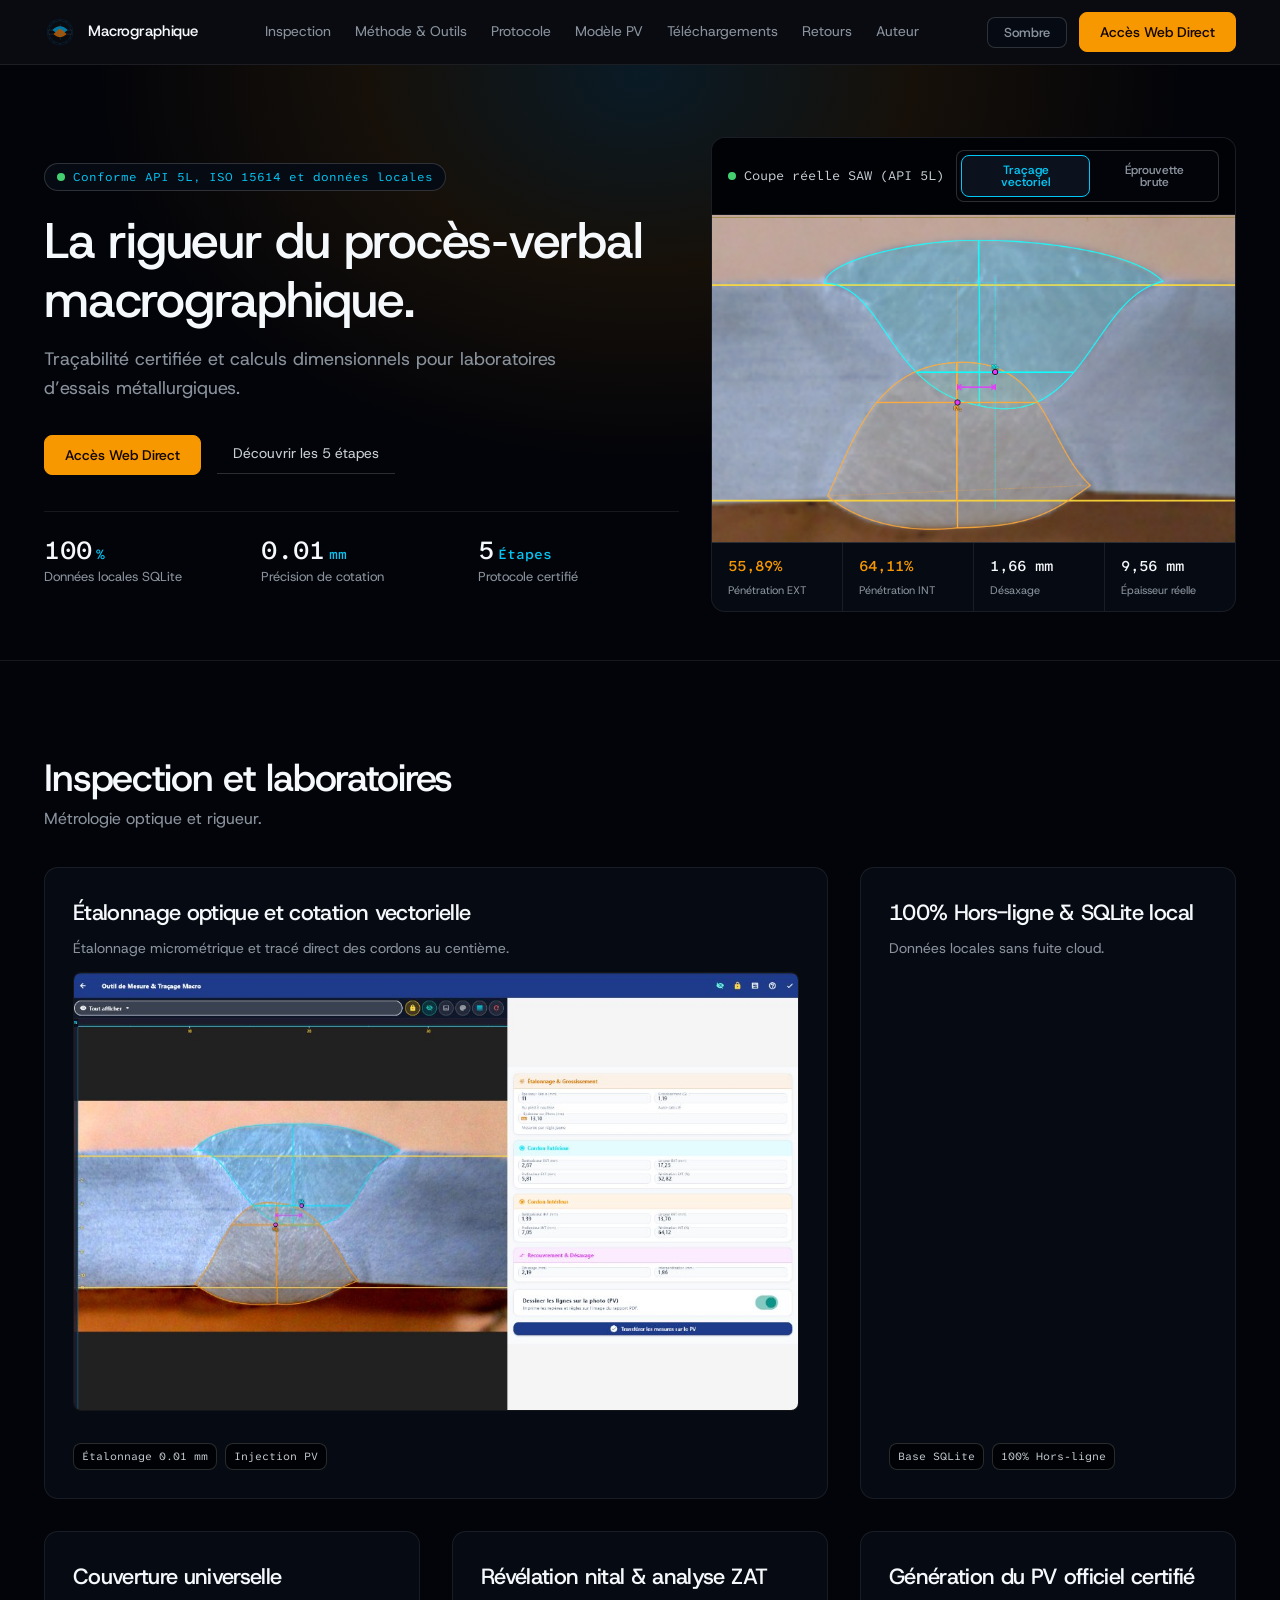
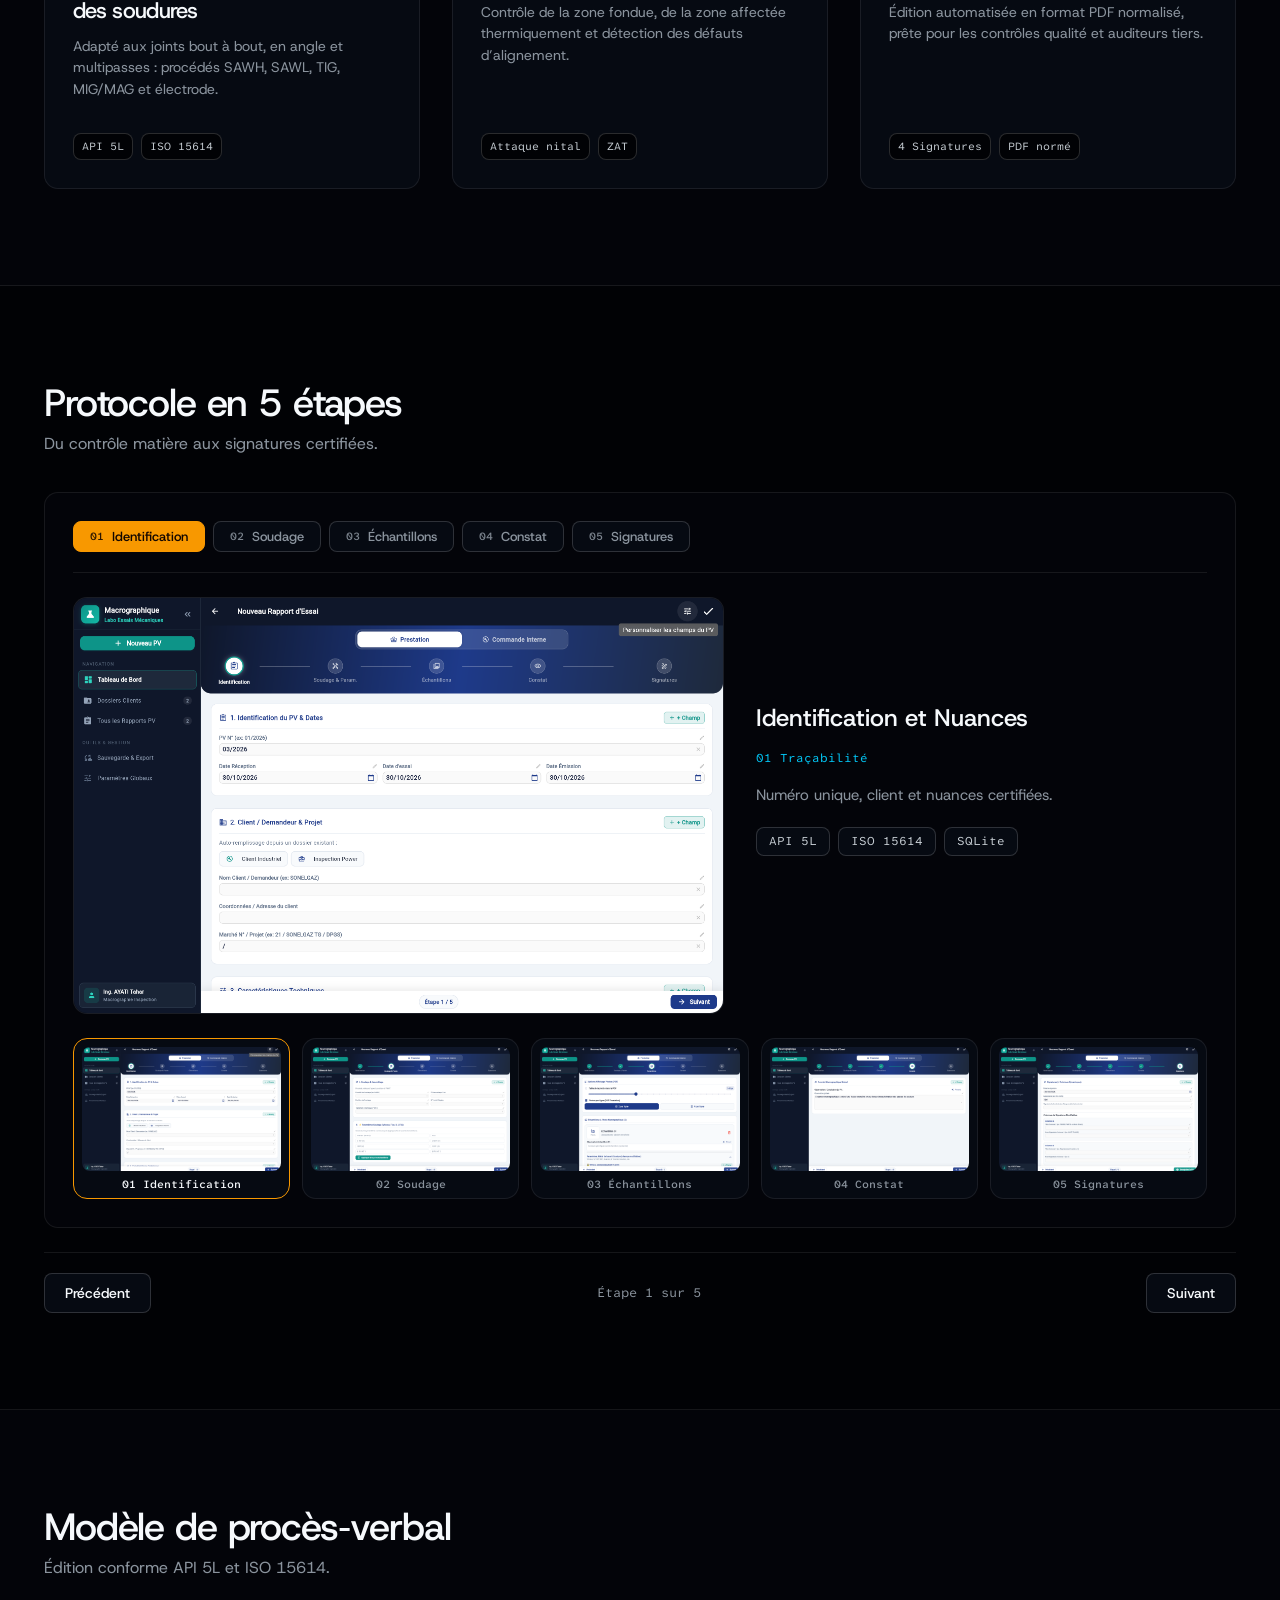
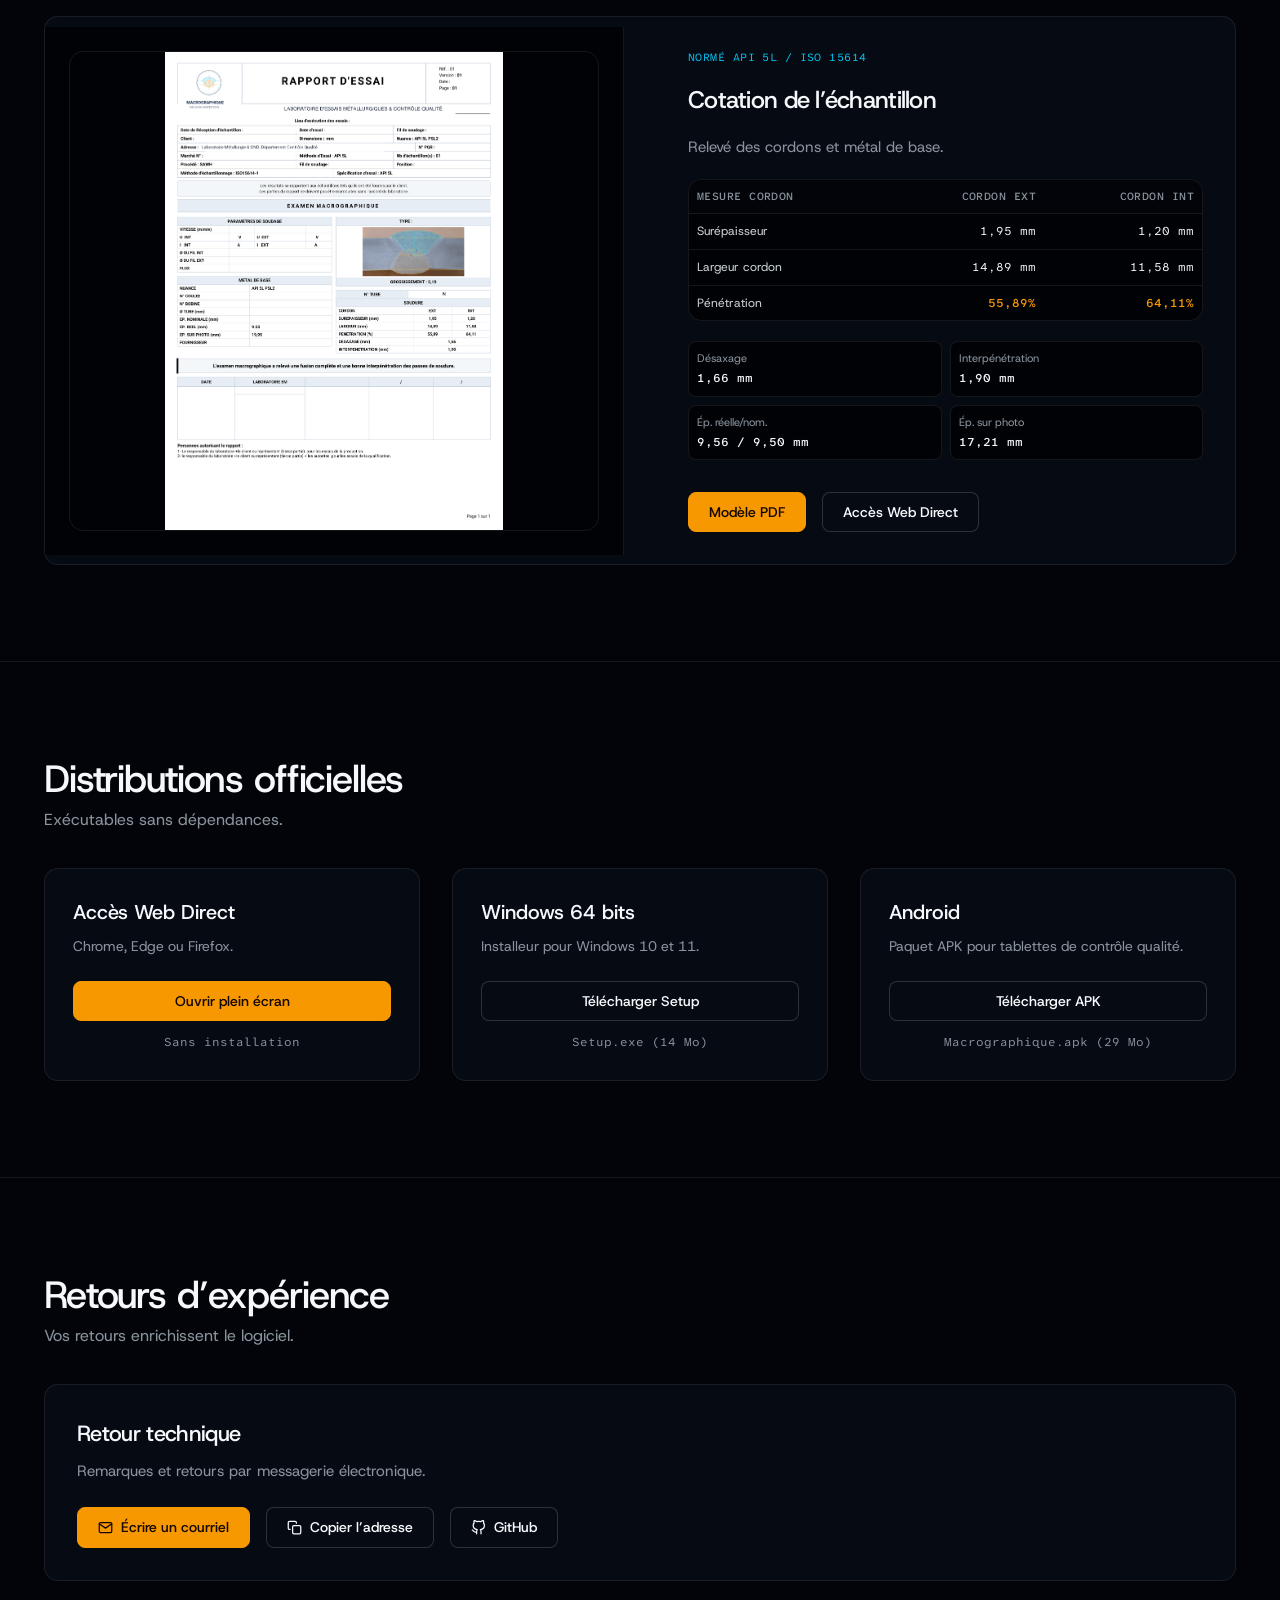
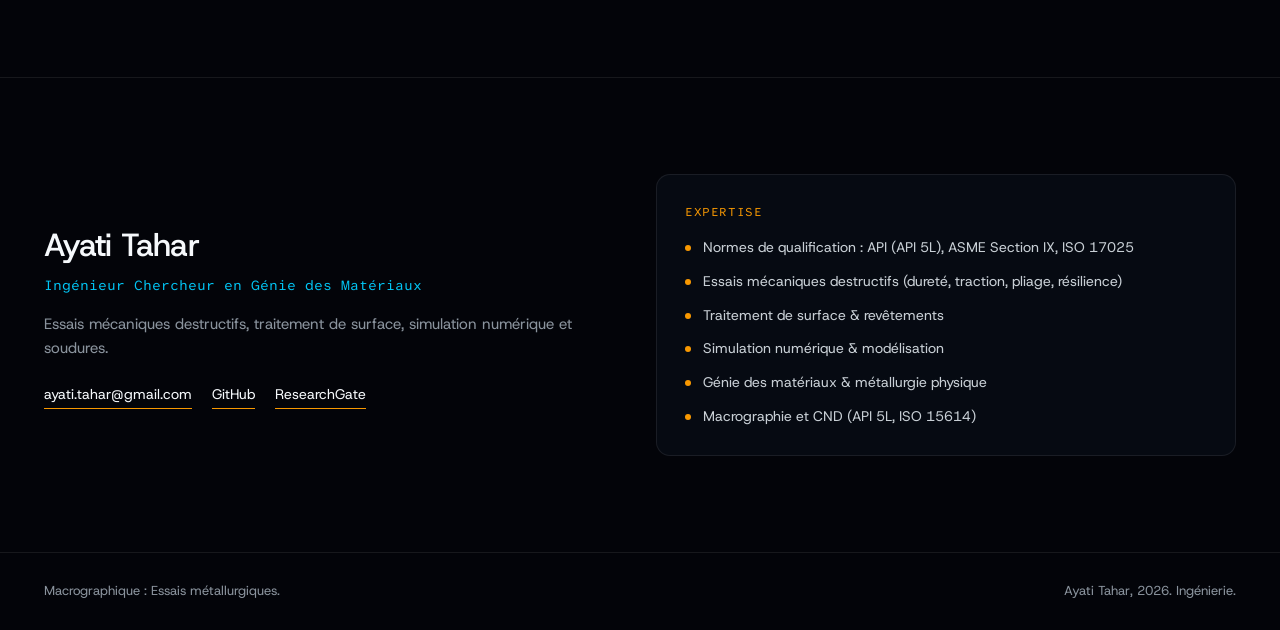
==== index.html @ 238d5c19 "feat(expertise): add API standards, ASME Section IX, and ISO 17025 to author expertise and SEO schem" ====
<!DOCTYPE html>
<html lang="fr" dir="ltr">
<head>
  <meta charset="UTF-8">
  <meta name="viewport" content="width=device-width, initial-scale=1.0">
  <title>Macrographique | Logiciel d’Analyse Métallurgique & PV SAWH : Ayati Tahar</title>
  <meta name="description" content="Solution logicielle pour l’analyse dimensionnelle, le traçage macrographique et l’édition de procès-verbaux de soudures SAWH par Ayati Tahar.">
  <meta name="keywords" content="Ayati Tahar, Tahar Ayati, macrographie, rapport essai, soudure SAWH, metallurgie, controle non destructif, CND, API 5L, ISO 15614, ASME Section IX, ISO 17025, normes API">
  <meta name="author" content="Ayati Tahar">
  <meta name="robots" content="index, follow">
  <link rel="canonical" href="https://tahaarrr.github.io/macrographique/">

  <!-- Inline Anti-Flash Theme Script -->
  <script>
    (function () {
      try {
        var saved = localStorage.getItem('mode');
        if (saved === 'light' || saved === 'dark') {
          document.documentElement.dataset.mode = saved;
        }
      } catch (e) {}
    })();
  </script>

  <!-- Open Graph -->
  <meta property="og:type" content="website">
  <meta property="og:url" content="https://tahaarrr.github.io/macrographique/">
  <meta property="og:title" content="Macrographique : Inspection Métallurgique par Ayati Tahar">
  <meta property="og:description" content="Outil technique pour laboratoires d’essais mécaniques et inspecteurs industriels, conçu par Ayati Tahar.">
  <meta property="og:image" content="https://tahaarrr.github.io/macrographique/assets/macro_hero_specimen.png">

  <!-- Twitter Card -->
  <meta name="twitter:card" content="summary_large_image">
  <meta name="twitter:title" content="Macrographique : Logiciel d’Ingénierie par Ayati Tahar">
  <meta name="twitter:description" content="Inspection des soudures SAWH et génération automatisée de procès-verbaux certifiés.">
  <meta name="twitter:image" content="https://tahaarrr.github.io/macrographique/assets/macro_hero_specimen.png">

  <!-- Schema.org JSON-LD Structured Data pour indexation Google -->
  <script type="application/ld+json">
  {
    "@context": "https://schema.org",
    "@graph": [
      {
        "@type": "Person",
        "@id": "https://tahaarrr.github.io/macrographique/#ayati-tahar",
        "name": "Ayati Tahar",
        "alternateName": ["Tahar Ayati", "Ingénieur Ayati Tahar", "Ing. Tahar Ayati"],
        "jobTitle": "Ingénieur Chercheur en Génie des Matériaux",
        "email": "mailto:ayati.tahar@gmail.com",
        "description": "Ingénieur chercheur en génie des matériaux, spécialisé dans les essais mécaniques destructifs, le traitement de surface, la simulation numérique et l’intégrité des soudures industrielles SAWH.",
        "url": "https://tahaarrr.github.io/macrographique/",
        "sameAs": [
          "https://www.researchgate.net/profile/Tahar-Ayati",
          "https://github.com/tahaarrr",
          "https://tahaarrr.github.io/macrographique/"
        ],
        "knowsAbout": [
          "Normes API (API 5L, API 1104), ASME Section IX, ISO 17025",
          "Génie des matériaux",
          "Essais mécaniques destructifs (traction, dureté, pliage, résilience)",
          "Traitement de surface",
          "Simulation numérique",
          "Métallurgie physique des soudures",
          "Inspection de soudures SAWH",
          "Macrographie et CND",
          "Normes ISO 15614-1"
        ]
      },
      {
        "@type": "SoftwareApplication",
        "@id": "https://tahaarrr.github.io/macrographique/#software",
        "name": "Macrographique",
        "operatingSystem": "Android, Windows, Web Browser, Linux",
        "applicationCategory": "EngineeringApplication",
        "author": { "@id": "https://tahaarrr.github.io/macrographique/#ayati-tahar" },
        "creator": { "@id": "https://tahaarrr.github.io/macrographique/#ayati-tahar" },
        "description": "Application pour le contrôle, la prise de mesures et l’édition de rapports d’essais macrographiques conformes API 5L.",
        "softwareVersion": "1.2.2",
        "url": "https://tahaarrr.github.io/macrographique/app/index.html"
      },
      {
        "@type": "WebSite",
        "@id": "https://tahaarrr.github.io/macrographique/#website",
        "url": "https://tahaarrr.github.io/macrographique/",
        "name": "Macrographique : Travaux d’Ayati Tahar",
        "author": { "@id": "https://tahaarrr.github.io/macrographique/#ayati-tahar" }
      }
    ]
  }
  </script>

  <!-- Typography: Host Grotesk & Atkinson Hyperlegible Mono (Hallmark Console) -->
  <link rel="preconnect" href="https://fonts.googleapis.com">
  <link rel="preconnect" href="https://fonts.gstatic.com" crossorigin>
  <link href="https://fonts.googleapis.com/css2?family=Atkinson+Hyperlegible+Mono:wght@400;500;600&family=Host+Grotesk:wght@400;500;600&display=swap" rel="stylesheet">

  <meta name="theme-color" content="#0b0d13" media="(prefers-color-scheme: dark)">
  <meta name="theme-color" content="#f9f6f0" media="(prefers-color-scheme: light)">

  <link rel="icon" type="image/png" href="favicon.png">
  <link rel="apple-touch-icon" href="favicon.png">
  <link rel="stylesheet" href="tokens.css?v=4.1">
</head>
<body>

  <!-- Barre de navigation flottante en verre dépoli -->
  <header class="masthead">
    <div class="container masthead-inner">
      <a href="#inspection" class="brand" aria-label="Macrographique Accueil">
        <img src="assets/logo.png" alt="Logo Macrographique" class="brand-logo-img">
        <span class="brand-name">Macrographique</span>
      </a>

      <nav class="nav-links" aria-label="Navigation principale">
        <a href="#inspection">Inspection</a>
        <a href="#methode">Méthode & Outils</a>
        <a href="#etapes">Protocole</a>
        <a href="#modele">Modèle PV</a>
        <a href="#telecharger">Téléchargements</a>
        <a href="#feedback">Retours</a>
        <a href="#auteur">Auteur</a>
      </nav>

      <div class="nav-actions">
        <button type="button" class="theme-toggle" id="modeBtn" aria-label="Basculer entre le mode clair et sombre">
          <span id="modeIcon">Mode</span>
        </button>
        <a href="app/index.html" target="_blank" class="btn-primary desktop-cta">Accès Web Direct</a>
        <button type="button" class="mobile-toggle" id="mobileMenuBtn" aria-expanded="false" aria-controls="mobileDrawer" aria-label="Menu de navigation">
          <span></span>
          <span></span>
        </button>
      </div>
    </div>

    <!-- Tiroir Mobile fluide -->
    <div class="mobile-drawer" id="mobileDrawer" hidden>
      <nav class="mobile-nav-links">
        <a href="#inspection" class="mobile-nav-link">Inspection</a>
        <a href="#methode" class="mobile-nav-link">Méthode & Outils</a>
        <a href="#etapes" class="mobile-nav-link">Protocole</a>
        <a href="#modele" class="mobile-nav-link">Modèle PV</a>
        <a href="#telecharger" class="mobile-nav-link">Téléchargements</a>
        <a href="#feedback" class="mobile-nav-link">Retours</a>
        <a href="#auteur" class="mobile-nav-link">Auteur</a>
      </nav>
      <div class="mobile-drawer-cta">
        <a href="app/index.html" target="_blank" class="btn-primary" style="width: 100%; justify-content: center;">Accès Web Direct</a>
      </div>
    </div>
  </header>

  <main>
    <!-- Section Héro (Dark Tech SaaS Style Linear/Vercel) -->
    <section class="hero" id="inspection">
      <div class="container hero-layout">
        <div class="hero-text-block">
          <div class="hero-eyebrow">
            <span class="dot-live"></span>
            Conforme API 5L, ISO 15614 et données locales
          </div>

          <h1 class="hero-headline">
            La rigueur du <span style="white-space: nowrap;">procès&#8209;verbal</span> <span style="white-space: nowrap;">macrographique.</span>
          </h1>

          <p class="hero-sentence">
            Traçabilité certifiée et calculs dimensionnels pour laboratoires d’essais métallurgiques.
          </p>

          <div class="hero-actions">
            <a href="app/index.html" target="_blank" class="btn-primary">Accès Web Direct</a>
            <a href="#etapes" class="hero-link">Découvrir les 5 étapes</a>
          </div>

          <div class="stat-counter-bar">
            <div class="stat-item">
              <div class="figure" data-target="100" data-unit="%">100<span class="unit">%</span></div>
              <div class="label">Données locales SQLite</div>
            </div>
            <div class="stat-item">
              <div class="figure" data-target="0.01" data-decimals="2" data-unit="mm">0.01<span class="unit">mm</span></div>
              <div class="label">Précision de cotation</div>
            </div>
            <div class="stat-item">
              <div class="figure" data-target="5" data-unit="Étapes">5<span class="unit">Étapes</span></div>
              <div class="label">Protocole certifié</div>
            </div>
          </div>
        </div>

        <!-- Visionneuse Macro Haute Définition (Zéro texte parasite) -->
        <div class="macro-viewer">
          <div class="macro-viewer-header">
            <div class="macro-viewer-title">
              <span class="dot-live"></span>
              Coupe réelle SAW (API 5L)
            </div>
            <div class="macro-switcher" role="tablist" aria-label="Affichage de la coupe">
              <button type="button" class="macro-switch-btn active" id="btnTrace" role="tab" aria-selected="true">
                Traçage vectoriel
              </button>
              <button type="button" class="macro-switch-btn" id="btnRaw" role="tab" aria-selected="false">
                Éprouvette brute
              </button>
            </div>
          </div>

          <div class="macro-stage" id="macroStage">
            <img id="imgTrace" src="assets/macro_hero_specimen.png" alt="Coupe avec tracé vectoriel" loading="eager">
            <img id="imgRaw" src="assets/macro_raw_real.png" alt="Coupe macrographique brute après attaque nital" class="hidden" loading="eager">
          </div>

          <div class="macro-hud-bar">
            <div class="macro-hud-cell" id="hudCellExt">
              <div class="macro-hud-val accent">55,89%</div>
              <div class="macro-hud-lbl">Pénétration EXT</div>
            </div>
            <div class="macro-hud-cell" id="hudCellInt">
              <div class="macro-hud-val accent">64,11%</div>
              <div class="macro-hud-lbl">Pénétration INT</div>
            </div>
            <div class="macro-hud-cell" id="hudCellAxe">
              <div class="macro-hud-val">1,66 mm</div>
              <div class="macro-hud-lbl">Désaxage</div>
            </div>
            <div class="macro-hud-cell" id="hudCellBase">
              <div class="macro-hud-val">9,56 mm</div>
              <div class="macro-hud-lbl">Épaisseur réelle</div>
            </div>
          </div>
        </div>
      </div>
    </section>

    <!-- Bento Grid Showcase: L'Excellence Technologique & Outils de Mesure -->
    <section class="bento-section" id="methode">
      <div class="container">
        <div class="section-head-simple">
          <h2>Inspection et laboratoires</h2>
          <p>Métrologie optique et rigueur.</p>
        </div>

        <div class="bento-grid">
          <!-- Carte 1 (Large format): Poste de Mesure Instrumentale -->
          <div class="bento-card bento-card-main">
            <div>
              <h3>Étalonnage optique et cotation vectorielle</h3>
              <p>Étalonnage micrométrique et tracé direct des cordons au centième.</p>
              
              <div class="bento-media-frame">
                <img src="assets/poste_mesure_exact.jpg?v=2" alt="Poste de mesure macrographique" loading="lazy">
              </div>
            </div>
            <div class="bento-chip-list">
              <span class="bento-chip">Étalonnage 0.01 mm</span>
              <span class="bento-chip">Injection PV</span>
            </div>
          </div>

          <!-- Carte 2: Souveraineté & Base SQLite Locale -->
          <div class="bento-card bento-card-side">
            <div>
              <h3>100% Hors-ligne & SQLite local</h3>
              <p>Données locales sans fuite cloud.</p>
            </div>
            <div class="bento-chip-list">
              <span class="bento-chip">Base SQLite</span>
              <span class="bento-chip">100% Hors-ligne</span>
            </div>
          </div>

          <!-- Carte 3: Procédés Universels -->
          <div class="bento-card bento-card-third">
            <div>
              <h3>Couverture universelle des soudures</h3>
              <p>Adapté aux joints bout à bout, en angle et multipasses : procédés SAWH, SAWL, TIG, MIG/MAG et électrode.</p>
            </div>
            <div class="bento-chip-list">
              <span class="bento-chip">API 5L</span>
              <span class="bento-chip">ISO 15614</span>
            </div>
          </div>

          <!-- Carte 4: Métallurgie & ZAT -->
          <div class="bento-card bento-card-third">
            <div>
              <h3>Révélation nital & analyse ZAT</h3>
              <p>Contrôle de la zone fondue, de la zone affectée thermiquement et détection des défauts d’alignement.</p>
            </div>
            <div class="bento-chip-list">
              <span class="bento-chip">Attaque nital</span>
              <span class="bento-chip">ZAT</span>
            </div>
          </div>

          <!-- Carte 5: Procès-Verbal Officiel Prêt à Signer -->
          <div class="bento-card bento-card-third">
            <div>
              <h3>Génération du PV officiel certifié</h3>
              <p>Édition automatisée en format PDF normalisé, prête pour les contrôles qualité et auditeurs tiers.</p>
            </div>
            <div class="bento-chip-list">
              <span class="bento-chip">4 Signatures</span>
              <span class="bento-chip">PDF normé</span>
            </div>
          </div>
        </div>
      </div>
    </section>

    <!-- 5 Étapes du Rapport (Catalogue Interactif Zéro-Saut) -->
    <section class="workflow-section" id="etapes">
      <div class="container">
        <div class="section-head-simple">
          <h2>Protocole en 5 étapes</h2>
          <p>Du contrôle matière aux signatures certifiées.</p>
        </div>

        <div class="workflow-stepper-wrap">
          <!-- Barre d'onglets des 5 étapes -->
          <div class="step-switcher-bar" role="tablist" aria-label="Étapes du rapport">
            <button type="button" class="step-tab-btn active" role="tab" aria-selected="true" data-step="1">
              <span class="step-num">01</span> Identification
            </button>
            <button type="button" class="step-tab-btn" role="tab" aria-selected="false" data-step="2">
              <span class="step-num">02</span> Soudage
            </button>
            <button type="button" class="step-tab-btn" role="tab" aria-selected="false" data-step="3">
              <span class="step-num">03</span> Échantillons
            </button>
            <button type="button" class="step-tab-btn" role="tab" aria-selected="false" data-step="4">
              <span class="step-num">04</span> Constat
            </button>
            <button type="button" class="step-tab-btn" role="tab" aria-selected="false" data-step="5">
              <span class="step-num">05</span> Signatures
            </button>
          </div>

          <!-- Affichage du panneau (Zéro reflow, dimensions stables) -->
          <div class="workflow-stage">
            <div class="step-panel" id="catalogStage">
              <div class="step-image-wrap">
                <img id="stepCatalogImg" src="assets/steps/step1_identification.png" alt="Capture d’écran du protocole d’essai" loading="eager">
              </div>
              <div class="step-info-card">
                <h3 id="stepCatalogTitle">Identification et Nuances</h3>
                <div class="step-tag-pill" id="stepCatalogPill">01 Traçabilité</div>
                <p id="stepCatalogDesc">Numéro unique, client et nuances certifiées.</p>
                <div class="step-meta-chips" id="stepCatalogChips">
                  <span>API 5L</span>
                  <span>ISO 15614</span>
                  <span>SQLite</span>
                </div>
              </div>
            </div>
          </div>

          <!-- Miniatures du catalogue -->
          <div class="catalog-thumbnails-row" role="tablist" aria-label="Miniatures du catalogue des 5 étapes">
            <button type="button" class="catalog-thumb active" data-step="1" role="tab" aria-selected="true" aria-label="Afficher Étape 1">
              <img src="assets/steps/step1_identification.png" alt="Miniature 01" loading="lazy">
              <span>01 Identification</span>
            </button>
            <button type="button" class="catalog-thumb" data-step="2" role="tab" aria-selected="false" aria-label="Afficher Étape 2">
              <img src="assets/steps/step2_soudage.png" alt="Miniature 02" loading="lazy">
              <span>02 Soudage</span>
            </button>
            <button type="button" class="catalog-thumb" data-step="3" role="tab" aria-selected="false" aria-label="Afficher Étape 3">
              <img src="assets/steps/step3_echantillons.png" alt="Miniature 03" loading="lazy">
              <span>03 Échantillons</span>
            </button>
            <button type="button" class="catalog-thumb" data-step="4" role="tab" aria-selected="false" aria-label="Afficher Étape 4">
              <img src="assets/steps/step4_constat.png" alt="Miniature 04" loading="lazy">
              <span>04 Constat</span>
            </button>
            <button type="button" class="catalog-thumb" data-step="5" role="tab" aria-selected="false" aria-label="Afficher Étape 5">
              <img src="assets/steps/step5_signatures.png" alt="Miniature 05" loading="lazy">
              <span>05 Signatures</span>
            </button>
          </div>
        </div>

        <!-- Contrôles du Stepper -->
        <div class="workflow-footer-nav">
          <button type="button" class="btn-secondary" id="btnPrevStep" aria-label="Étape précédente">
            Précédent
          </button>
          <div class="step-counter-text" id="stepCounterText">
            Étape 1 sur 5
          </div>
          <button type="button" class="btn-secondary" id="btnNextStep" aria-label="Étape suivante">
            Suivant
          </button>
        </div>
      </div>
    </section>

    <!-- Modèle de Procès-Verbal Officiel -->
    <section class="pv-preview-section" id="modele">
      <div class="container">
        <div class="section-head-simple">
          <h2>Modèle de <span style="white-space: nowrap;">procès&#8209;verbal</span></h2>
          <p>Édition conforme API 5L et ISO 15614.</p>
        </div>

        <div class="pv-preview-card">
          <div class="pv-preview-media">
            <img src="assets/pv_model_preview.png" alt="Procès-verbal macrographique officiel généré par Macrographique" loading="lazy">
          </div>
          <div class="pv-preview-info">
            <div class="pv-template-badge">Normé API 5L / ISO 15614</div>
            <h3>Cotation de l’échantillon</h3>
            <p>Relevé des cordons et métal de base.</p>

            <div class="pv-matrix-table-wrap">
              <table class="pv-specimen-table">
                <thead>
                  <tr>
                    <th>Mesure cordon</th>
                    <th>Cordon EXT</th>
                    <th>Cordon INT</th>
                  </tr>
                </thead>
                <tbody>
                  <tr>
                    <td>Surépaisseur</td>
                    <td class="mono-val">1,95 mm</td>
                    <td class="mono-val">1,20 mm</td>
                  </tr>
                  <tr>
                    <td>Largeur cordon</td>
                    <td class="mono-val">14,89 mm</td>
                    <td class="mono-val">11,58 mm</td>
                  </tr>
                  <tr>
                    <td>Pénétration</td>
                    <td class="mono-val accent">55,89%</td>
                    <td class="mono-val accent">64,11%</td>
                  </tr>
                </tbody>
              </table>
            </div>

            <div class="pv-specimen-grid">
              <div class="pv-specimen-cell">
                <span class="lbl">Désaxage</span>
                <span class="val">1,66 mm</span>
              </div>
              <div class="pv-specimen-cell">
                <span class="lbl">Interpénétration</span>
                <span class="val">1,90 mm</span>
              </div>
              <div class="pv-specimen-cell">
                <span class="lbl">Ép. réelle/nom.</span>
                <span class="val">9,56 / 9,50 mm</span>
              </div>
              <div class="pv-specimen-cell">
                <span class="lbl">Ép. sur photo</span>
                <span class="val">17,21 mm</span>
              </div>
            </div>

            <div class="pv-preview-actions">
              <a href="assets/Model_pv_macro_official.pdf" target="_blank" rel="noopener noreferrer" class="btn-primary">
                Modèle PDF
              </a>
              <a href="app/index.html" target="_blank" class="btn-secondary">
                Accès Web Direct
              </a>
            </div>
          </div>
        </div>
      </div>
    </section>

    <!-- Distributions et Téléchargements -->
    <section class="downloads-section" id="telecharger">
      <div class="container">
        <div class="section-head-simple">
          <h2>Distributions officielles</h2>
          <p>Exécutables sans dépendances.</p>
        </div>

        <div class="platforms-grid">
          <!-- Web Standalone -->
          <div class="platform-card">
            <div>
              <h3>Accès Web Direct</h3>
              <p>Chrome, Edge ou Firefox.</p>
            </div>
            <div>
              <a href="app/index.html" target="_blank" class="btn-primary" style="width: 100%; justify-content: center;">
                Ouvrir plein écran
              </a>
              <div class="foot-meta">Sans installation</div>
            </div>
          </div>

          <!-- Windows -->
          <div class="platform-card">
            <div>
              <h3>Windows 64 bits</h3>
              <p>Installeur pour Windows 10 et 11.</p>
            </div>
            <div>
              <a href="downloads/Macrographique-Setup.exe" download class="btn-secondary" style="width: 100%; justify-content: center;">
                Télécharger Setup
              </a>
              <div class="foot-meta">Setup.exe (14 Mo)</div>
            </div>
          </div>

          <!-- Android -->
          <div class="platform-card">
            <div>
              <h3>Android</h3>
              <p>Paquet APK pour tablettes de contrôle qualité.</p>
            </div>
            <div>
              <a href="downloads/Macrographique.apk" download class="btn-secondary" style="width: 100%; justify-content: center;">
                Télécharger APK
              </a>
              <div class="foot-meta">Macrographique.apk (29 Mo)</div>
            </div>
          </div>
        </div>
      </div>
    </section>

    <!-- Espace Retours et Contact -->
    <section class="feedback-section" id="feedback">
      <div class="container">
        <div class="section-head-simple">
          <h2>Retours d’expérience</h2>
          <p>Vos retours enrichissent le logiciel.</p>
        </div>

        <div class="feedback-card">
          <div>
            <h3>Retour technique</h3>
            <p>
              Remarques et retours par messagerie électronique.
            </p>
            <div class="feedback-actions">
              <a href="mailto:ayati.tahar@gmail.com?subject=Macrographique%20:%20Retour%20technique" class="btn-primary btn-icon">
                <svg width="15" height="15" viewBox="0 0 24 24" fill="none" stroke="currentColor" stroke-width="2" stroke-linecap="round" stroke-linejoin="round" aria-hidden="true"><path d="M4 4h16c1.1 0 2 .9 2 2v12c0 1.1-.9 2-2 2H4c-1.1 0-2-.9-2-2V6c0-1.1.9-2 2-2z"></path><polyline points="22,6 12,13 2,6"></polyline></svg>
                <span>Écrire un courriel</span>
              </a>
              <button type="button" class="btn-secondary btn-icon" id="btnCopyEmail" aria-label="Copier l’adresse email">
                <svg width="15" height="15" viewBox="0 0 24 24" fill="none" stroke="currentColor" stroke-width="2" stroke-linecap="round" stroke-linejoin="round" aria-hidden="true"><rect x="9" y="9" width="13" height="13" rx="2" ry="2"></rect><path d="M5 15H4a2 2 0 0 1-2-2V4a2 2 0 0 1 2-2h9a2 2 0 0 1 2 2v1"></path></svg>
                <span id="copyEmailText">Copier l’adresse</span>
              </button>
              <a href="https://github.com/tahaarrr/macrographique/issues" target="_blank" rel="noopener noreferrer" class="btn-secondary btn-icon">
                <svg width="15" height="15" viewBox="0 0 24 24" fill="none" stroke="currentColor" stroke-width="2" stroke-linecap="round" stroke-linejoin="round" aria-hidden="true"><path d="M9 19c-5 1.5-5-2.5-7-3m14 6v-3.87a3.37 3.37 0 0 0-.94-2.61c3.14-.35 6.44-1.54 6.44-7A5.44 5.44 0 0 0 20 4.77 5.07 5.07 0 0 0 19.91 1S18.73.65 16 2.48a13.38 13.38 0 0 0-7 0C6.27.65 5.09 1 5.09 1A5.07 5.07 0 0 0 5 4.77a5.44 5.44 0 0 0-1.5 3.78c0 5.42 3.3 6.61 6.44 7A3.37 3.37 0 0 0 9 18.13V22"></path></svg>
                <span>GitHub</span>
              </a>
            </div>
          </div>
        </div>
      </div>
    </section>

    <!-- SECTION AUTEUR & RECHERCHE : AYATI TAHAR -->
    <section class="author-section" id="auteur">
      <div class="container author-grid">
        <div>
          <h2 class="author-name">Ayati Tahar</h2>
          <div class="author-discipline">Ingénieur Chercheur en Génie des Matériaux</div>
          <p class="author-text">
            Essais mécaniques destructifs, traitement de surface, simulation numérique et soudures.
          </p>
          <div class="author-links">
            <a href="mailto:ayati.tahar@gmail.com">ayati.tahar@gmail.com</a>
            <a href="https://github.com/tahaarrr" target="_blank" rel="noopener noreferrer">GitHub</a>
            <a href="https://www.researchgate.net/profile/Tahar-Ayati" target="_blank" rel="noopener noreferrer">ResearchGate</a>
          </div>
        </div>

        <div class="author-details-box">
          <div class="section-label">Expertise</div>
          <ul>
            <li>Normes de qualification : API (API 5L), ASME Section IX, ISO 17025</li>
            <li>Essais mécaniques destructifs (dureté, traction, pliage, résilience)</li>
            <li>Traitement de surface & revêtements</li>
            <li>Simulation numérique & modélisation</li>
            <li>Génie des matériaux & métallurgie physique</li>
            <li>Macrographie et CND (API 5L, ISO 15614)</li>
          </ul>
        </div>
      </div>
    </section>
  </main>

  <!-- Bouton Flottant Retour en Haut -->
  <button type="button" class="back-to-top" id="btnBackToTop" aria-label="Retour en haut de page">
    <svg width="20" height="20" viewBox="0 0 24 24" fill="none" stroke="currentColor" stroke-width="2.5" stroke-linecap="round" stroke-linejoin="round" aria-hidden="true">
      <path d="M18 15l-6-6-6 6"/>
    </svg>
  </button>

  <!-- Pied de page officiel -->
  <footer class="mast-footer">
    <div class="container mast-footer-inner">
      <div>
        Macrographique : Essais métallurgiques.
      </div>
      <div>
        Ayati Tahar, 2026. Ingénierie.
      </div>
    </div>
  </footer>

  <!-- Scripts: Theme, Mobile Drawer, Macro Switcher, Stepper Zéro-Saut, Counters, Back to Top, Copy Email -->
  <script>
    (function () {
      // 1. Theme Toggle
      var modeBtn = document.getElementById('modeBtn');
      var modeIcon = document.getElementById('modeIcon');

      function updateLabel() {
        var isDark = document.documentElement.dataset.mode === 'dark' ||
          (!document.documentElement.dataset.mode && window.matchMedia('(prefers-color-scheme: dark)').matches);
        modeIcon.textContent = isDark ? 'Clair' : 'Sombre';
      }

      updateLabel();

      if (modeBtn) {
        modeBtn.addEventListener('click', function () {
          var current = document.documentElement.dataset.mode || 'dark';
          var next = current === 'dark' ? 'light' : 'dark';
          document.documentElement.dataset.mode = next;
          try { localStorage.setItem('mode', next); } catch (e) {}
          updateLabel();
        });
      }

      // 2. Mobile Drawer Navigation
      var mobileBtn = document.getElementById('mobileMenuBtn');
      var drawer = document.getElementById('mobileDrawer');

      if (mobileBtn && drawer) {
        mobileBtn.addEventListener('click', function (e) {
          e.preventDefault();
          var open = mobileBtn.getAttribute('aria-expanded') === 'true';
          mobileBtn.setAttribute('aria-expanded', !open);
          drawer.hidden = open;
        });

        drawer.querySelectorAll('a').forEach(function (a) {
          a.addEventListener('click', function () {
            mobileBtn.setAttribute('aria-expanded', 'false');
            drawer.hidden = true;
          });
        });
      }

      // 3. Macro Viewer Switcher (Zero-jump fixed stage)
      var btnTrace = document.getElementById('btnTrace');
      var btnRaw = document.getElementById('btnRaw');
      var imgTrace = document.getElementById('imgTrace');
      var imgRaw = document.getElementById('imgRaw');

      if (btnTrace && btnRaw && imgTrace && imgRaw) {
        btnTrace.addEventListener('click', function (e) {
          e.preventDefault();
          btnTrace.classList.add('active');
          btnTrace.setAttribute('aria-selected', 'true');
          btnRaw.classList.remove('active');
          btnRaw.setAttribute('aria-selected', 'false');
          imgTrace.classList.remove('hidden');
          imgRaw.classList.add('hidden');
        });

        btnRaw.addEventListener('click', function (e) {
          e.preventDefault();
          btnRaw.classList.add('active');
          btnRaw.setAttribute('aria-selected', 'true');
          btnTrace.classList.remove('active');
          btnTrace.setAttribute('aria-selected', 'false');
          imgRaw.classList.remove('hidden');
          imgTrace.classList.add('hidden');
        });
      }

      // 4. 5-Step Catalogue Stepper (Zero DOM reflow, zero jump)
      var stepsData = [
        {
          pill: '01 Traçabilité',
          title: 'Identification et Nuances',
          desc: 'Numéro unique, client et nuances certifiées.',
          chips: '<span>API 5L</span><span>ISO 15614</span><span>SQLite</span>',
          img: 'assets/steps/step1_identification.png'
        },
        {
          pill: 'Étape 02 · Procédé',
          title: 'Paramètres Opératoires',
          desc: 'Ampérage, tensions, vitesses et WPS.',
          chips: '<span>Contrôle U/I</span><span>Fils et flux</span><span>WPS</span>',
          img: 'assets/steps/step2_soudage.png'
        },
        {
          pill: 'Étape 03 · Métrologie',
          title: 'Échantillons et Cliché Macro',
          desc: 'Clichés nital, étalonnage optique et traçage direct des cotes.',
          chips: '<span>Grossissement</span><span>Cotation</span><span>Coulée</span>',
          img: 'assets/steps/step3_echantillons.png'
        },
        {
          pill: 'Étape 04 · Jugement',
          title: 'Constat Métallurgique',
          desc: 'Formulations normées : intégrité ZAT, interpénétration et fusion.',
          chips: '<span>Presets normés</span><span>Contrôle</span><span>Jugement</span>',
          img: 'assets/steps/step4_constat.png'
        },
        {
          pill: 'Étape 05 · Validation',
          title: 'Signatures Certifiées',
          desc: 'Tableau à 4 signataires : laboratoire, client et autorités.',
          chips: '<span>4 Signataires</span><span>Approbation</span><span>Verrouillé</span>',
          img: 'assets/steps/step5_signatures.png'
        }
      ];

      var stepTabs = document.querySelectorAll('.step-tab-btn');
      var catalogThumbs = document.querySelectorAll('.catalog-thumb');
      var catalogImg = document.getElementById('stepCatalogImg');
      var catalogPill = document.getElementById('stepCatalogPill');
      var catalogTitle = document.getElementById('stepCatalogTitle');
      var catalogDesc = document.getElementById('stepCatalogDesc');
      var catalogChips = document.getElementById('stepCatalogChips');
      var btnPrevStep = document.getElementById('btnPrevStep');
      var btnNextStep = document.getElementById('btnNextStep');
      var stepCounterText = document.getElementById('stepCounterText');
      var currentStep = 1;
      var totalSteps = 5;

      function goToStep(step) {
        if (step < 1) step = 1;
        if (step > totalSteps) step = totalSteps;
        currentStep = step;
        var data = stepsData[currentStep - 1];

        // Update tabs
        stepTabs.forEach(function (tab) {
          var s = parseInt(tab.getAttribute('data-step'), 10);
          var active = s === currentStep;
          tab.classList.toggle('active', active);
          tab.setAttribute('aria-selected', active ? 'true' : 'false');
        });

        // Update thumbnails
        catalogThumbs.forEach(function (thumb) {
          var s = parseInt(thumb.getAttribute('data-step'), 10);
          var active = s === currentStep;
          thumb.classList.toggle('active', active);
          thumb.setAttribute('aria-selected', active ? 'true' : 'false');
        });

        // Update content without DOM recreation (prevents any scroll bounce)
        if (catalogImg) {
          catalogImg.src = data.img;
        }
        if (catalogPill) catalogPill.textContent = data.pill;
        if (catalogTitle) catalogTitle.textContent = data.title;
        if (catalogDesc) catalogDesc.textContent = data.desc;
        if (catalogChips) catalogChips.innerHTML = data.chips;

        if (stepCounterText) {
          stepCounterText.textContent = 'Étape ' + currentStep + ' sur ' + totalSteps;
        }
      }

      stepTabs.forEach(function (tab) {
        tab.addEventListener('click', function (e) {
          e.preventDefault();
          var step = parseInt(tab.getAttribute('data-step'), 10);
          goToStep(step);
        });
      });

      catalogThumbs.forEach(function (thumb) {
        thumb.addEventListener('click', function (e) {
          e.preventDefault();
          var step = parseInt(thumb.getAttribute('data-step'), 10);
          goToStep(step);
        });
      });

      if (btnPrevStep) {
        btnPrevStep.addEventListener('click', function (e) {
          e.preventDefault();
          goToStep(currentStep - 1);
        });
      }

      if (btnNextStep) {
        btnNextStep.addEventListener('click', function (e) {
          e.preventDefault();
          goToStep(currentStep + 1);
        });
      }

      // 5. Stat Counters Animation
      var statBar = document.querySelector(".stat-counter-bar");
      if (statBar && "IntersectionObserver" in window) {
        var animated = false;
        var observer = new IntersectionObserver(function (entries) {
          if (entries[0].isIntersecting && !animated) {
            animated = true;
            document.querySelectorAll(".stat-item .figure").forEach(function (fig) {
              var target = parseFloat(fig.getAttribute("data-target"));
              var unit = fig.getAttribute("data-unit") || "";
              var decimals = parseInt(fig.getAttribute("data-decimals") || "0", 10);
              var duration = 1200;
              var start = performance.now();
              function frame(now) {
                var progress = Math.min((now - start) / duration, 1);
                var eased = 1 - Math.pow(1 - progress, 3);
                var current = (target * eased).toFixed(decimals);
                fig.innerHTML = current + "<span class=\"unit\">" + unit + "</span>";
                if (progress < 1) {
                  requestAnimationFrame(frame);
                }
              }
              requestAnimationFrame(frame);
            });
            observer.disconnect();
          }
        }, { threshold: 0.3 });
        observer.observe(statBar);
      }

      // 6. Floating Back to Top Button
      var backToTopBtn = document.getElementById("btnBackToTop");
      if (backToTopBtn) {
        window.addEventListener("scroll", function () {
          if (window.scrollY > 350) {
            backToTopBtn.classList.add("visible");
          } else {
            backToTopBtn.classList.remove("visible");
          }
        }, { passive: true });

        backToTopBtn.addEventListener("click", function (e) {
          e.preventDefault();
          window.scrollTo({ top: 0, behavior: "smooth" });
        });
      }

      // 7. Copy Email Clipboard Action
      var copyBtn = document.getElementById("btnCopyEmail");
      var copyText = document.getElementById("copyEmailText");
      if (copyBtn && copyText) {
        copyBtn.addEventListener("click", function (e) {
          e.preventDefault();
          if (navigator.clipboard && navigator.clipboard.writeText) {
            navigator.clipboard.writeText("ayati.tahar@gmail.com").then(function () {
              copyText.textContent = "✓ Adresse copiée !";
              setTimeout(function () {
                copyText.textContent = "Copier l’adresse";
              }, 2000);
            }).catch(function () {
              copyText.textContent = "ayati.tahar@gmail.com";
            });
          } else {
            copyText.textContent = "ayati.tahar@gmail.com";
          }
        });
      }
    })();
  </script>
</body>
</html>
---- tokens.css ----
/* Hallmark: 2.0.0
   theme: console (console: graphite)
   shape: Workbench · hero: Counter · nav: banner over a retracting bar · footer: colophon block
   draw: e1128a
   modes: dark+light
   critique: metallurgical laboratory console, graphite ground stepped in three lightnesses, Host Grotesk reading face, Atkinson Hyperlegible Mono measured readings, amber for person and cool for instrument
   waive 38iii: the accent is the laboratory reticle cyan and amber
*/

:root {
  color-scheme: dark light;

  --space-3xs: 2px;
  --space-2xs: 4px;
  --space-xs: 8px;
  --space-sm: 12px;
  --space-md: 16px;
  --space-lg: 24px;
  --space-xl: 32px;
  --space-2xl: 48px;
  --space-3xl: 64px;
  --space-4xl: 96px;

  /* Dark Tech SaaS Obsidian Palette (Linear / Vercel grade) */
  --color-paper: oklch(11% 0.015 260);
  --color-paper-2: oklch(14.5% 0.02 260);
  --color-paper-3: oklch(9% 0.012 260);
  --color-paper-elevated: oklch(18% 0.025 260);
  --color-ink: oklch(98% 0.005 250);
  --color-ink-2: oklch(85% 0.012 250);
  --color-muted: oklch(66% 0.018 250);
  --color-rule: rgba(255, 255, 255, 0.08);
  --color-rule-2: rgba(255, 255, 255, 0.16);

  /* Dual Signals: Luminescent Amber & Cyan Glow */
  --color-accent: oklch(76% 0.18 70);
  --color-accent-ink: oklch(14% 0.04 70);
  --color-accent-soft: oklch(24% 0.08 70 / 0.4);
  --color-focus: oklch(76% 0.18 70);

  --color-cool: oklch(76% 0.16 220);
  --color-cool-soft: oklch(24% 0.08 220 / 0.4);
  --color-ok: oklch(76% 0.18 150);
  --color-ok-soft: oklch(24% 0.08 150 / 0.4);
  --color-bad: oklch(68% 0.20 25);
  --color-bad-soft: oklch(24% 0.08 25 / 0.4);

  --color-glass: rgba(11, 13, 19, 0.85);

  /* Typography */
  --font-display: "Host Grotesk", ui-sans-serif, system-ui, sans-serif;
  --font-body: var(--font-display);
  --font-outlier: "Atkinson Hyperlegible Mono", ui-monospace, monospace;

  --radius-card: 14px;
  --radius-pill: 8px;
  --radius-round: 999px;
  --rule-hair: 1px;
  --tracking-display: -0.03em;
  --display-weight: 500;
  --body-weight: 400;
  --gap-columns: 32px;

  --dur-short: 180ms;
  --ease-out: cubic-bezier(0.16, 1, 0.3, 1);
}

[data-mode="light"] {
  --color-paper: oklch(98% 0.006 85);
  --color-paper-2: oklch(95% 0.008 85);
  --color-paper-3: oklch(92% 0.010 85);
  --color-paper-elevated: oklch(99.5% 0.003 85);
  --color-ink: oklch(19% 0.010 60);
  --color-ink-2: oklch(32% 0.012 60);
  --color-muted: oklch(50% 0.014 60);
  --color-rule: oklch(88% 0.008 85);
  --color-rule-2: oklch(78% 0.012 85);

  --color-accent: oklch(54% 0.14 70);
  --color-accent-ink: oklch(98% 0.006 85);
  --color-accent-soft: oklch(92% 0.04 70);
  --color-focus: oklch(54% 0.14 70);

  --color-cool: oklch(52% 0.14 250);
  --color-cool-soft: oklch(92% 0.04 250);
  --color-ok: oklch(50% 0.14 150);
  --color-ok-soft: oklch(93% 0.04 150);
  --color-bad: oklch(52% 0.18 25);
  --color-bad-soft: oklch(93% 0.04 25);

  --color-glass: oklch(98% 0.006 85 / 0.94);
}

@media (prefers-color-scheme: light) {
  :root:not([data-mode]) {
    --color-paper: oklch(11% 0.015 260);
    --color-paper-2: oklch(14.5% 0.02 260);
    --color-paper-3: oklch(9% 0.012 260);
    --color-paper-elevated: oklch(18% 0.025 260);
    --color-ink: oklch(98% 0.005 250);
    --color-ink-2: oklch(85% 0.012 250);
    --color-muted: oklch(66% 0.018 250);
    --color-rule: rgba(255, 255, 255, 0.08);
    --color-rule-2: rgba(255, 255, 255, 0.16);
    --color-accent: oklch(76% 0.18 70);
    --color-accent-ink: oklch(14% 0.04 70);
    --color-accent-soft: oklch(24% 0.08 70 / 0.4);
    --color-focus: oklch(76% 0.18 70);
    --color-cool: oklch(76% 0.16 220);
    --color-cool-soft: oklch(24% 0.08 220 / 0.4);
    --color-ok: oklch(76% 0.18 150);
    --color-ok-soft: oklch(24% 0.08 150 / 0.4);
    --color-bad: oklch(68% 0.20 25);
    --color-bad-soft: oklch(24% 0.08 25 / 0.4);
    --color-glass: rgba(11, 13, 19, 0.85);
  }
}

*, *::before, *::after {
  box-sizing: border-box;
  margin: 0;
  padding: 0;
}

html, body {
  overflow-x: clip;
  background-color: var(--color-paper);
  color: var(--color-ink);
  font-family: var(--font-body);
  font-weight: var(--body-weight);
  line-height: 1.55;
  -webkit-font-smoothing: antialiased;
  scrollbar-color: var(--color-rule-2) var(--color-paper);
}

::selection {
  background: color-mix(in oklab, var(--color-accent) 30%, transparent);
  color: var(--color-ink);
}

a {
  color: inherit;
  text-decoration: none;
}

button, a.btn, .btn-primary, .btn-secondary, .theme-toggle {
  font-family: var(--font-body);
  font-size: 14px;
  font-weight: 500;
  line-height: 1;
}

:focus-visible {
  outline: 2px solid var(--color-focus);
  outline-offset: 2px;
}

:active {
  transform: translateY(1px);
}

:disabled,
[disabled],
[aria-disabled="true"],
button:disabled {
  opacity: 0.45;
  cursor: not-allowed;
  pointer-events: none;
}

.container {
  max-width: 1240px;
  margin-inline: auto;
  padding-inline: 24px;
}

/* Masthead Navigation */
.masthead {
  border-bottom: var(--rule-hair) solid var(--color-rule);
  background: var(--color-glass);
  backdrop-filter: blur(20px);
  -webkit-backdrop-filter: blur(20px);
  position: sticky;
  top: 0;
  z-index: 100;
}

.masthead-inner {
  display: flex;
  align-items: center;
  justify-content: space-between;
  height: 64px;
}

.brand {
  display: flex;
  align-items: center;
  gap: 12px;
  font-size: 15px;
  font-weight: 500;
  letter-spacing: -0.01em;
}

.brand-logo-img {
  width: 32px;
  height: 32px;
  border-radius: var(--radius-round);
  display: block;
  flex-shrink: 0;
  object-fit: contain;
}

.brand-name {
  color: var(--color-ink);
  font-family: var(--font-display);
}

.version-badge {
  font-family: var(--font-outlier);
  font-size: 11px;
  padding: 4px 8px;
  border-radius: var(--radius-pill);
  background: var(--color-paper-3);
  border: var(--rule-hair) solid var(--color-rule);
  color: var(--color-cool);
}

.nav-links {
  display: flex;
  align-items: center;
  gap: 24px;
  list-style: none;
}

.nav-links a {
  color: var(--color-muted);
  font-size: 14px;
  transition: color var(--dur-short) var(--ease-out);
  padding-block: 8px;
}

.nav-links a:hover {
  color: var(--color-ink);
}

.nav-actions {
  display: flex;
  align-items: center;
  gap: 12px;
}

.theme-toggle {
  background: var(--color-paper-2);
  color: var(--color-muted);
  border: var(--rule-hair) solid var(--color-rule-2);
  padding: 8px 16px;
  border-radius: var(--radius-pill);
  cursor: pointer;
  display: inline-flex;
  align-items: center;
  gap: 8px;
  font-size: 13px;
  transition: color var(--dur-short) var(--ease-out), border-color var(--dur-short) var(--ease-out);
}

.theme-toggle:hover {
  color: var(--color-ink);
  border-color: var(--color-rule);
}

.mobile-toggle {
  display: none;
  background: var(--color-paper-2);
  border: var(--rule-hair) solid var(--color-rule-2);
  width: 40px;
  height: 40px;
  border-radius: var(--radius-pill);
  cursor: pointer;
  padding: 8px;
  flex-direction: column;
  justify-content: center;
  gap: 8px;
}

.mobile-toggle span {
  display: block;
  width: 100%;
  height: 2px;
  background: var(--color-ink);
  border-radius: 1px;
  transition: transform var(--dur-short) var(--ease-out);
}

.mobile-drawer {
  border-top: var(--rule-hair) solid var(--color-rule);
  background: var(--color-paper);
  padding: 20px 24px 28px;
}

.mobile-drawer[hidden] {
  display: none;
}

.mobile-nav-links {
  display: flex;
  flex-direction: column;
  gap: 12px;
}

.mobile-nav-link {
  font-size: 16px;
  color: var(--color-ink-2);
  padding-block: 8px;
  border-bottom: var(--rule-hair) solid var(--color-rule);
}

.mobile-drawer-cta {
  margin-top: 20px;
}

/* Buttons */
.btn-primary {
  display: inline-flex;
  align-items: center;
  gap: 8px;
  background: var(--color-accent);
  color: var(--color-accent-ink);
  padding: 12px 20px;
  border-radius: var(--radius-pill);
  border: var(--rule-hair) solid var(--color-accent);
  cursor: pointer;
  white-space: nowrap;
  font-weight: 500;
  transition: opacity var(--dur-short) var(--ease-out);
}

.btn-primary:hover {
  opacity: 0.92;
}

.btn-secondary {
  display: inline-flex;
  align-items: center;
  gap: 8px;
  background: var(--color-paper-2);
  color: var(--color-ink);
  padding: 12px 20px;
  border-radius: var(--radius-pill);
  border: var(--rule-hair) solid var(--color-rule-2);
  cursor: pointer;
  white-space: nowrap;
  transition: border-color var(--dur-short) var(--ease-out), background-color var(--dur-short) var(--ease-out);
}

.btn-secondary:hover {
  background: var(--color-paper-3);
  border-color: var(--color-rule);
}

.hero-link {
  font-size: 14px;
  color: var(--color-ink-2);
  display: inline-flex;
  align-items: center;
  gap: 8px;
  padding: 8px 16px;
  border-bottom: var(--rule-hair) solid var(--color-rule-2);
  transition: color var(--dur-short) var(--ease-out), border-color var(--dur-short) var(--ease-out);
}

.hero-link:hover {
  color: var(--color-accent);
  border-color: var(--color-accent);
}

/* Section Headings */
.section-head-simple {
  margin-bottom: 36px;
}

.section-head-simple h2 {
  font-family: var(--font-display);
  font-size: clamp(28px, 4vw, 38px);
  font-weight: 500;
  letter-spacing: var(--tracking-display);
  line-height: 1.1;
  color: var(--color-ink);
  text-wrap: balance;
}

.section-head-simple p {
  color: var(--color-muted);
  font-size: 16px;
  margin-top: 8px;
  line-height: 1.5;
}

/* Hero Section */
.hero {
  position: relative;
  padding-block: 72px 48px;
  border-bottom: var(--rule-hair) solid var(--color-rule);
  overflow: hidden;
}

.hero::before {
  content: "";
  position: absolute;
  top: -120px;
  left: 50%;
  transform: translateX(-50%);
  width: min(1100px, 96vw);
  height: 520px;
  background: radial-gradient(ellipse at 50% 25%, rgba(56, 189, 248, 0.12) 0%, rgba(245, 158, 11, 0.08) 35%, transparent 70%);
  pointer-events: none;
  z-index: 0;
}

.hero-layout {
  position: relative;
  z-index: 1;
  display: grid;
  grid-template-columns: minmax(0, 1.15fr) minmax(0, 0.95fr);
  gap: var(--gap-columns);
  align-items: center;
}

.hero-eyebrow {
  display: inline-flex;
  align-items: center;
  gap: 8px;
  padding: 4px 12px;
  border-radius: var(--radius-round);
  background: var(--color-paper-2);
  border: var(--rule-hair) solid var(--color-rule-2);
  font-size: 12px;
  font-family: var(--font-outlier);
  color: var(--color-cool);
  margin-bottom: 20px;
}

.hero-headline {
  font-family: var(--font-display);
  font-size: clamp(32px, 4.5vw, 50px);
  font-weight: 500;
  letter-spacing: -0.025em;
  line-height: 1.18;
  color: var(--color-ink);
  overflow-wrap: normal;
  word-break: keep-all;
  hyphens: none;
  min-width: 0;
  text-wrap: balance;
}

.hero-sentence {
  font-size: 18px;
  color: var(--color-muted);
  margin-top: 16px;
  line-height: 1.6;
  max-width: 520px;
}

.hero-actions {
  display: flex;
  align-items: center;
  gap: 16px;
  margin-top: 32px;
  flex-wrap: wrap;
}

.stat-counter-bar {
  display: grid;
  grid-template-columns: repeat(3, minmax(0, 1fr));
  gap: 16px;
  margin-top: 36px;
  padding-top: 24px;
  border-top: var(--rule-hair) solid var(--color-rule);
}

.stat-item {
  display: flex;
  flex-direction: column;
  gap: 4px;
}

.stat-item .figure {
  font-family: var(--font-outlier);
  font-size: 26px;
  font-weight: 500;
  color: var(--color-ink);
  line-height: 1.1;
  font-variant-numeric: tabular-nums slashed-zero;
}

.stat-item .unit {
  font-size: 14px;
  color: var(--color-cool);
  margin-left: 4px;
}

.stat-item .label {
  font-size: 13px;
  color: var(--color-muted);
  line-height: 1.4;
}

/* Macro Viewer */
.macro-viewer {
  background: var(--color-paper-2);
  border: var(--rule-hair) solid var(--color-rule);
  border-radius: var(--radius-card);
  overflow: hidden;
}

.macro-viewer-header {
  display: flex;
  flex-direction: column;
  align-items: stretch;
  gap: 12px;
  padding: 12px 16px;
  background: var(--color-paper-3);
  border-bottom: var(--rule-hair) solid var(--color-rule);
}

@media (min-width: 641px) {
  .macro-viewer-header {
    flex-direction: row;
    align-items: center;
    justify-content: space-between;
  }
}

.macro-viewer-title {
  display: flex;
  align-items: center;
  gap: 8px;
  font-size: 13px;
  font-family: var(--font-outlier);
  color: var(--color-ink-2);
  white-space: nowrap;
}

.dot-live {
  width: 8px;
  height: 8px;
  border-radius: var(--radius-round);
  background: var(--color-ok);
  display: inline-block;
  flex-shrink: 0;
}

.macro-switcher {
  display: grid;
  grid-template-columns: 1fr 1fr;
  width: 100%;
  gap: 4px;
  background: var(--color-paper);
  padding: 4px;
  border-radius: var(--radius-pill);
  border: var(--rule-hair) solid var(--color-rule-2);
}

@media (min-width: 641px) {
  .macro-switcher {
    display: inline-flex;
    width: auto;
  }
}

.macro-switch-btn {
  background: transparent;
  color: var(--color-muted);
  border: none;
  padding: 8px 16px;
  border-radius: var(--radius-pill);
  font-size: 12px;
  cursor: pointer;
  transition: color var(--dur-short) var(--ease-out), background-color var(--dur-short) var(--ease-out);
}

.macro-switch-btn.active {
  background: var(--color-paper-elevated);
  border: var(--rule-hair) solid var(--color-cool);
  color: var(--color-cool);
  font-weight: 500;
}

.macro-stage {
  position: relative;
  width: 100%;
  aspect-ratio: 16/10;
  background: var(--color-paper-3);
  display: flex;
  align-items: center;
  justify-content: center;
  overflow: hidden;
  cursor: default;
}

.macro-stage img {
  position: absolute;
  inset: 0;
  width: 100%;
  height: 100%;
  object-fit: cover;
  display: block;
  transition: opacity 180ms ease-out;
}

.macro-stage img.hidden {
  opacity: 0;
  pointer-events: none;
  display: block !important;
}

.macro-hud-bar {
  display: grid;
  grid-template-columns: repeat(4, minmax(0, 1fr));
  gap: var(--rule-hair);
  background: var(--color-rule);
  border-top: var(--rule-hair) solid var(--color-rule);
}

.macro-hud-cell {
  background: var(--color-paper-2);
  padding: 12px 16px;
  display: flex;
  flex-direction: column;
  gap: 4px;
}

.macro-hud-val {
  font-family: var(--font-outlier);
  font-size: 15px;
  font-weight: 500;
  color: var(--color-ink);
  font-variant-numeric: tabular-nums slashed-zero;
}

.macro-hud-val.accent {
  color: var(--color-accent);
}

.macro-hud-lbl {
  font-size: 11px;
  color: var(--color-muted);
  white-space: nowrap;
}

/* Bento Grid Showcase */
.bento-section {
  padding-block: var(--space-4xl);
  border-bottom: var(--rule-hair) solid var(--color-rule);
}

.bento-grid {
  display: grid;
  grid-template-columns: repeat(12, minmax(0, 1fr));
  gap: var(--gap-columns);
}

.bento-card {
  background: var(--color-paper-2);
  color: var(--color-ink);
  border: var(--rule-hair) solid var(--color-rule);
  border-radius: var(--radius-card);
  padding: 28px;
  display: flex;
  flex-direction: column;
  justify-content: space-between;
  gap: 20px;
  position: relative;
  overflow: hidden;
  transition: border-color var(--dur-short) var(--ease-out);
}

.bento-card:hover {
  border-color: var(--color-rule-2);
}

.bento-card-main {
  grid-column: span 8;
}

.bento-card-side {
  grid-column: span 4;
}

.bento-card-third {
  grid-column: span 4;
}

.bento-card h3 {
  font-family: var(--font-display);
  font-size: 22px;
  font-weight: 500;
  color: var(--color-ink);
  letter-spacing: var(--tracking-display);
  text-wrap: balance;
}

.bento-card p {
  font-size: 14px;
  color: var(--color-muted);
  line-height: 1.55;
  margin-top: 8px;
}

.bento-media-frame {
  border: var(--rule-hair) solid var(--color-rule);
  border-radius: var(--radius-pill);
  overflow: hidden;
  background: var(--color-paper-3);
  margin-top: 12px;
}

.bento-media-frame img {
  width: 100%;
  height: auto;
  display: block;
}

.bento-chip-list {
  display: flex;
  flex-wrap: wrap;
  gap: 8px;
  margin-top: 12px;
}

.bento-chip {
  font-family: var(--font-outlier);
  font-size: 11px;
  padding: 4px 8px;
  border-radius: var(--radius-pill);
  background: var(--color-paper-3);
  border: var(--rule-hair) solid var(--color-rule-2);
  color: var(--color-ink-2);
}

/* 5 Steps Workflow (Zero-Jump Fixed Stage) */
.workflow-section {
  padding-block: var(--space-4xl);
  border-bottom: var(--rule-hair) solid var(--color-rule);
  background: var(--color-paper-3);
  color: var(--color-ink);
}

.workflow-stepper-wrap {
  background: var(--color-paper);
  border: var(--rule-hair) solid var(--color-rule);
  border-radius: var(--radius-card);
  padding: 28px;
}

.step-switcher-bar {
  display: flex;
  gap: 8px;
  padding-bottom: 20px;
  border-bottom: var(--rule-hair) solid var(--color-rule);
  overflow-x: auto;
  scrollbar-width: none;
  -webkit-overflow-scrolling: touch;
}

.step-switcher-bar::-webkit-scrollbar {
  display: none;
}

.step-tab-btn {
  display: inline-flex;
  align-items: center;
  gap: 8px;
  padding: 8px 16px;
  border-radius: var(--radius-pill);
  background: var(--color-paper-2);
  color: var(--color-muted);
  border: var(--rule-hair) solid var(--color-rule-2);
  cursor: pointer;
  font-size: 13px;
  white-space: nowrap;
  flex-shrink: 0;
  touch-action: manipulation;
  transition: color var(--dur-short) var(--ease-out), background-color var(--dur-short) var(--ease-out), border-color var(--dur-short) var(--ease-out);
}

.step-tab-btn:hover {
  color: var(--color-ink);
  border-color: var(--color-rule);
}

.step-tab-btn.active {
  background: var(--color-accent);
  color: var(--color-accent-ink);
  border-color: var(--color-accent);
  font-weight: 500;
}

.step-num {
  font-family: var(--font-outlier);
  font-size: 11px;
  font-variant-numeric: tabular-nums;
  opacity: 0.9;
}

.workflow-stage {
  margin-top: 24px;
}

.step-panel {
  display: grid;
  grid-template-columns: minmax(0, 1.3fr) minmax(0, 0.9fr);
  gap: var(--gap-columns);
  align-items: center;
}

.step-image-wrap {
  border: var(--rule-hair) solid var(--color-rule);
  border-radius: var(--radius-card);
  overflow: hidden;
  background: var(--color-paper-2);
  aspect-ratio: 2560 / 1640;
  width: 100%;
}

.step-image-wrap img {
  width: 100%;
  height: 100%;
  object-fit: cover;
  display: block;
}

.step-info-card {
  display: flex;
  flex-direction: column;
  gap: 16px;
  min-height: 200px;
}

.step-tag-pill {
  font-size: 12px;
  font-family: var(--font-outlier);
  color: var(--color-cool);
}

.step-info-card h3 {
  font-family: var(--font-display);
  font-size: 24px;
  font-weight: 500;
  line-height: 1.15;
  color: var(--color-ink);
  text-wrap: balance;
}

.step-info-card p {
  font-size: 15px;
  color: var(--color-muted);
  line-height: 1.6;
}

.step-meta-chips {
  display: flex;
  flex-wrap: wrap;
  gap: 8px;
  margin-top: 4px;
}

.step-meta-chips span {
  font-size: 12px;
  font-family: var(--font-outlier);
  padding: 4px 12px;
  background: var(--color-paper-2);
  border: var(--rule-hair) solid var(--color-rule-2);
  border-radius: var(--radius-pill);
  color: var(--color-ink-2);
}

.catalog-thumbnails-row {
  display: grid;
  grid-template-columns: repeat(5, minmax(0, 1fr));
  gap: 12px;
  margin-top: 24px;
}

.catalog-thumb {
  background: var(--color-paper-2);
  border: var(--rule-hair) solid var(--color-rule);
  border-radius: var(--radius-card);
  padding: 8px;
  cursor: pointer;
  display: flex;
  flex-direction: column;
  align-items: center;
  gap: 8px;
  touch-action: manipulation;
  transition: border-color var(--dur-short) var(--ease-out);
  color: var(--color-muted);
}

.catalog-thumb:hover,
.catalog-thumb.active {
  border-color: var(--color-accent);
  color: var(--color-ink);
}

.catalog-thumb img {
  width: 100%;
  aspect-ratio: 16 / 10;
  object-fit: cover;
  border-radius: var(--radius-pill);
  display: block;
}

.catalog-thumb span {
  font-family: var(--font-outlier);
  font-size: 11px;
  white-space: nowrap;
}

.workflow-footer-nav {
  display: flex;
  align-items: center;
  justify-content: space-between;
  gap: 16px;
  padding-top: 20px;
  margin-top: 24px;
  border-top: var(--rule-hair) solid var(--color-rule);
}

.step-counter-text {
  font-size: 13px;
  font-family: var(--font-outlier);
  color: var(--color-muted);
  font-variant-numeric: tabular-nums;
}

/* PV Preview Section */
.pv-preview-section {
  padding-block: var(--space-4xl);
  border-bottom: var(--rule-hair) solid var(--color-rule);
}

.pv-preview-card {
  background: var(--color-paper-2);
  border: var(--rule-hair) solid var(--color-rule);
  border-radius: var(--radius-card);
  overflow: hidden;
  display: grid;
  grid-template-columns: minmax(0, 1fr) minmax(0, 1fr);
  align-items: center;
  gap: var(--gap-columns);
  color: var(--color-ink);
}

.pv-preview-media {
  background: var(--color-paper-3);
  padding: var(--space-lg);
  display: flex;
  align-items: center;
  justify-content: center;
  border-right: var(--rule-hair) solid var(--color-rule);
}

.pv-preview-media img {
  width: 100%;
  height: auto;
  max-height: 480px;
  object-fit: contain;
  border-radius: var(--radius-card);
  border: var(--rule-hair) solid var(--color-rule);
}

.pv-preview-info {
  padding: var(--space-xl);
  display: flex;
  flex-direction: column;
  gap: var(--space-md);
  color: var(--color-ink);
}

.pv-preview-info h3 {
  font-family: var(--font-display);
  font-size: 24px;
  font-weight: 500;
  color: var(--color-ink);
  letter-spacing: var(--tracking-display);
}

.pv-preview-info p {
  font-size: 15px;
  color: var(--color-muted);
  line-height: 1.6;
}

.pv-template-badge {
  font-family: var(--font-outlier);
  font-size: 11px;
  color: var(--color-cool);
  letter-spacing: 0.04em;
  text-transform: uppercase;
}

.pv-matrix-table-wrap {
  background: var(--color-paper-3);
  border: var(--rule-hair) solid var(--color-rule);
  border-radius: var(--radius-card);
  overflow: hidden;
  margin-block: 4px;
}

.pv-specimen-table {
  width: 100%;
  border-collapse: collapse;
  font-size: 12px;
  text-align: left;
}

.pv-specimen-table th {
  background: var(--color-paper);
  color: var(--color-muted);
  font-family: var(--font-outlier);
  font-size: 11px;
  font-weight: 500;
  padding: 8px 8px;
  border-bottom: var(--rule-hair) solid var(--color-rule);
  text-transform: uppercase;
  letter-spacing: 0.04em;
}

.pv-specimen-table th:not(:first-child),
.pv-specimen-table td:not(:first-child) {
  text-align: right;
}

.pv-specimen-table td {
  padding: 8px 8px;
  border-bottom: var(--rule-hair) solid var(--color-rule);
  color: var(--color-ink-2);
}

.pv-specimen-table tr:last-child td {
  border-bottom: none;
}

.pv-specimen-table .mono-val {
  font-family: var(--font-outlier);
  font-size: 12px;
  font-variant-numeric: tabular-nums;
  color: var(--color-ink);
}

.pv-specimen-table .mono-val.accent {
  color: var(--color-accent);
  font-weight: 500;
}

.pv-specimen-grid {
  display: grid;
  grid-template-columns: repeat(2, minmax(0, 1fr));
  gap: 8px;
  margin-bottom: 4px;
}

.pv-specimen-cell {
  background: var(--color-paper-3);
  border: var(--rule-hair) solid var(--color-rule);
  border-radius: var(--radius-pill);
  padding: 8px;
  display: flex;
  flex-direction: column;
  gap: 2px;
}

.pv-specimen-cell .lbl {
  font-size: 11px;
  color: var(--color-muted);
  white-space: nowrap;
}

.pv-specimen-cell .val {
  font-family: var(--font-outlier);
  font-size: 12px;
  font-weight: 500;
  color: var(--color-ink);
  font-variant-numeric: tabular-nums;
}

.pv-preview-actions {
  margin-top: var(--space-sm);
  display: flex;
  gap: var(--space-md);
  flex-wrap: wrap;
}

/* Downloads Section */
.downloads-section {
  padding-block: var(--space-4xl);
  border-bottom: var(--rule-hair) solid var(--color-rule);
}

.platforms-grid {
  display: grid;
  grid-template-columns: repeat(3, minmax(0, 1fr));
  gap: var(--gap-columns);
}

.platform-card {
  background: var(--color-paper-2);
  border: var(--rule-hair) solid var(--color-rule);
  border-radius: var(--radius-card);
  padding: 28px;
  display: flex;
  flex-direction: column;
  justify-content: space-between;
  gap: 24px;
  color: var(--color-ink);
  transition: border-color var(--dur-short) var(--ease-out);
}

.platform-card:hover {
  border-color: var(--color-rule-2);
}

.platform-card h3 {
  font-family: var(--font-display);
  font-size: 20px;
  font-weight: 500;
  color: var(--color-ink);
  margin-bottom: 8px;
  text-wrap: balance;
}

.platform-card p {
  font-size: 14px;
  color: var(--color-muted);
  line-height: 1.5;
}

.foot-meta {
  font-family: var(--font-outlier);
  font-size: 12px;
  color: var(--color-muted);
  text-align: center;
  margin-top: 12px;
}

/* Feedback Section */
.feedback-section {
  padding-block: var(--space-4xl);
  border-bottom: var(--rule-hair) solid var(--color-rule);
}

.feedback-card {
  background: var(--color-paper-2);
  border: var(--rule-hair) solid var(--color-rule);
  border-radius: var(--radius-card);
  padding: var(--space-xl);
  color: var(--color-ink);
}

.feedback-card h3 {
  font-family: var(--font-display);
  font-size: 22px;
  font-weight: 500;
  color: var(--color-ink);
  margin-bottom: var(--space-xs);
  letter-spacing: var(--tracking-display);
}

.feedback-card p {
  font-size: 15px;
  color: var(--color-muted);
  line-height: 1.6;
}

.feedback-actions {
  margin-top: var(--space-lg);
  display: flex;
  gap: var(--space-md);
  flex-wrap: wrap;
}

.btn-icon {
  display: inline-flex;
  align-items: center;
  gap: 8px;
}

.btn-icon svg {
  flex-shrink: 0;
}

/* Author Section */
.author-section {
  padding-block: var(--space-4xl);
}

.author-grid {
  display: grid;
  grid-template-columns: repeat(2, minmax(0, 1fr));
  gap: var(--gap-columns);
  align-items: center;
}

.author-name {
  font-family: var(--font-display);
  font-size: 32px;
  font-weight: 500;
  color: var(--color-ink);
  letter-spacing: -0.02em;
  text-wrap: balance;
}

.author-discipline {
  font-family: var(--font-outlier);
  font-size: 14px;
  color: var(--color-cool);
  margin-top: 4px;
}

.author-text {
  font-size: 15px;
  color: var(--color-muted);
  margin-top: 16px;
  line-height: 1.6;
}

.author-links {
  display: flex;
  gap: 20px;
  margin-top: 24px;
  flex-wrap: wrap;
}

.author-links a {
  font-size: 14px;
  color: var(--color-ink);
  border-bottom: var(--rule-hair) solid var(--color-accent);
  padding-bottom: 2px;
  transition: color var(--dur-short) var(--ease-out);
}

.author-links a:hover {
  color: var(--color-accent);
}

.author-details-box {
  background: var(--color-paper-2);
  border: var(--rule-hair) solid var(--color-rule);
  border-radius: var(--radius-card);
  padding: 28px;
  color: var(--color-ink);
}

.section-label {
  font-family: var(--font-outlier);
  font-size: 12px;
  color: var(--color-accent);
  margin-bottom: 16px;
  text-transform: uppercase;
  letter-spacing: 0.05em;
}

.author-details-box ul {
  list-style: none;
  display: flex;
  flex-direction: column;
  gap: 12px;
}

.author-details-box li {
  font-size: 14px;
  color: var(--color-ink-2);
  display: flex;
  align-items: center;
  gap: 12px;
}

.author-details-box li::before {
  content: "";
  width: 6px;
  height: 6px;
  border-radius: var(--radius-round);
  background: var(--color-accent);
  flex-shrink: 0;
}

/* Floating Back to Top Button */
.back-to-top {
  position: fixed;
  bottom: 24px;
  right: 24px;
  width: 44px;
  height: 44px;
  border-radius: var(--radius-round);
  background: var(--color-paper-elevated);
  border: var(--rule-hair) solid var(--color-rule-2);
  color: var(--color-ink);
  display: flex;
  align-items: center;
  justify-content: center;
  cursor: pointer;
  z-index: 99;
  opacity: 0;
  pointer-events: none;
  touch-action: manipulation;
  transition: opacity var(--dur-short) var(--ease-out), transform var(--dur-short) var(--ease-out);
}

.back-to-top.visible {
  opacity: 1;
  pointer-events: auto;
}

.back-to-top:hover {
  border-color: var(--color-accent);
  color: var(--color-accent);
  transform: translateY(-2px);
}

/* Mast Footer */
.mast-footer {
  border-top: var(--rule-hair) solid var(--color-rule);
  padding-block: 28px;
  font-size: 13px;
  color: var(--color-muted);
  background: var(--color-paper);
}

.mast-footer-inner {
  display: flex;
  justify-content: space-between;
  align-items: center;
  flex-wrap: wrap;
  gap: 16px;
}

/* Motion reduction */
@media (prefers-reduced-motion: reduce) {
  *, *::before, *::after {
    animation-duration: 0.01ms !important;
    animation-iteration-count: 1 !important;
    transition-duration: 0.01ms !important;
  }
}

/* Smooth HTML scroll */
html {
  scroll-behavior: smooth;
}

/* Responsive adjustments */
@media (max-width: 1080px) {
  .nav-links,
  .desktop-cta {
    display: none;
  }

  .mobile-toggle {
    display: flex;
  }
}

@media (max-width: 960px) {
  .hero-layout,
  .step-panel,
  .platforms-grid,
  .pv-preview-card,
  .author-grid {
    grid-template-columns: minmax(0, 1fr);
  }

  .bento-card-main,
  .bento-card-side,
  .bento-card-third {
    grid-column: span 12;
  }

  .macro-hud-bar {
    grid-template-columns: repeat(2, minmax(0, 1fr));
  }

  .pv-preview-media {
    border-right: none;
    border-bottom: var(--rule-hair) solid var(--color-rule);
  }
}

@media (max-width: 640px) {
  .container {
    padding-inline: 16px;
  }

  .masthead-inner {
    height: 56px;
  }

  .hero {
    padding-block: 48px 36px;
  }

  .hero-headline {
    font-size: 30px;
    line-height: 1.15;
  }

  .hero-sentence {
    font-size: 16px;
  }

  .hero-actions {
    flex-direction: column;
    align-items: stretch;
  }

  .hero-actions .btn-primary,
  .hero-actions .btn-secondary {
    width: 100%;
    justify-content: center;
  }

  .stat-counter-bar {
    grid-template-columns: repeat(3, minmax(0, 1fr));
    gap: 8px;
    padding-top: 16px;
    margin-top: 24px;
  }

  .stat-item .figure {
    font-size: 20px;
  }

  .stat-item .label {
    font-size: 11px;
    line-height: 1.3;
  }

  .catalog-thumbnails-row {
    display: flex;
    overflow-x: auto;
    gap: 8px;
    padding-bottom: 8px;
    scrollbar-width: none;
    -webkit-overflow-scrolling: touch;
  }

  .catalog-thumb {
    min-width: 120px;
    flex-shrink: 0;
  }

  .workflow-footer-nav {
    display: grid;
    grid-template-columns: 1fr 1fr;
    grid-template-areas:
      "counter counter"
      "prev next";
    gap: 12px;
    align-items: center;
  }

  .step-counter-text {
    grid-area: counter;
    text-align: center;
    font-size: 13px;
  }

  #btnPrevStep {
    grid-area: prev;
    width: 100%;
    justify-content: center;
  }

  #btnNextStep {
    grid-area: next;
    width: 100%;
    justify-content: center;
  }

  .step-info-card,
  .pv-preview-info,
  .feedback-card,
  .platform-card,
  .author-details-box,
  .bento-card,
  .workflow-stepper-wrap {
    padding: 20px;
  }

  .pv-specimen-table th,
  .pv-specimen-table td {
    padding: 8px;
    font-size: 11px;
  }

  .pv-specimen-cell {
    padding: 8px;
  }

  .pv-preview-actions,
  .feedback-actions {
    flex-direction: column;
  }

  .pv-preview-actions a,
  .feedback-actions a,
  .feedback-actions button {
    width: 100%;
    justify-content: center;
  }

  .mast-footer-inner {
    flex-direction: column;
    align-items: flex-start;
    gap: 8px;
  }
}
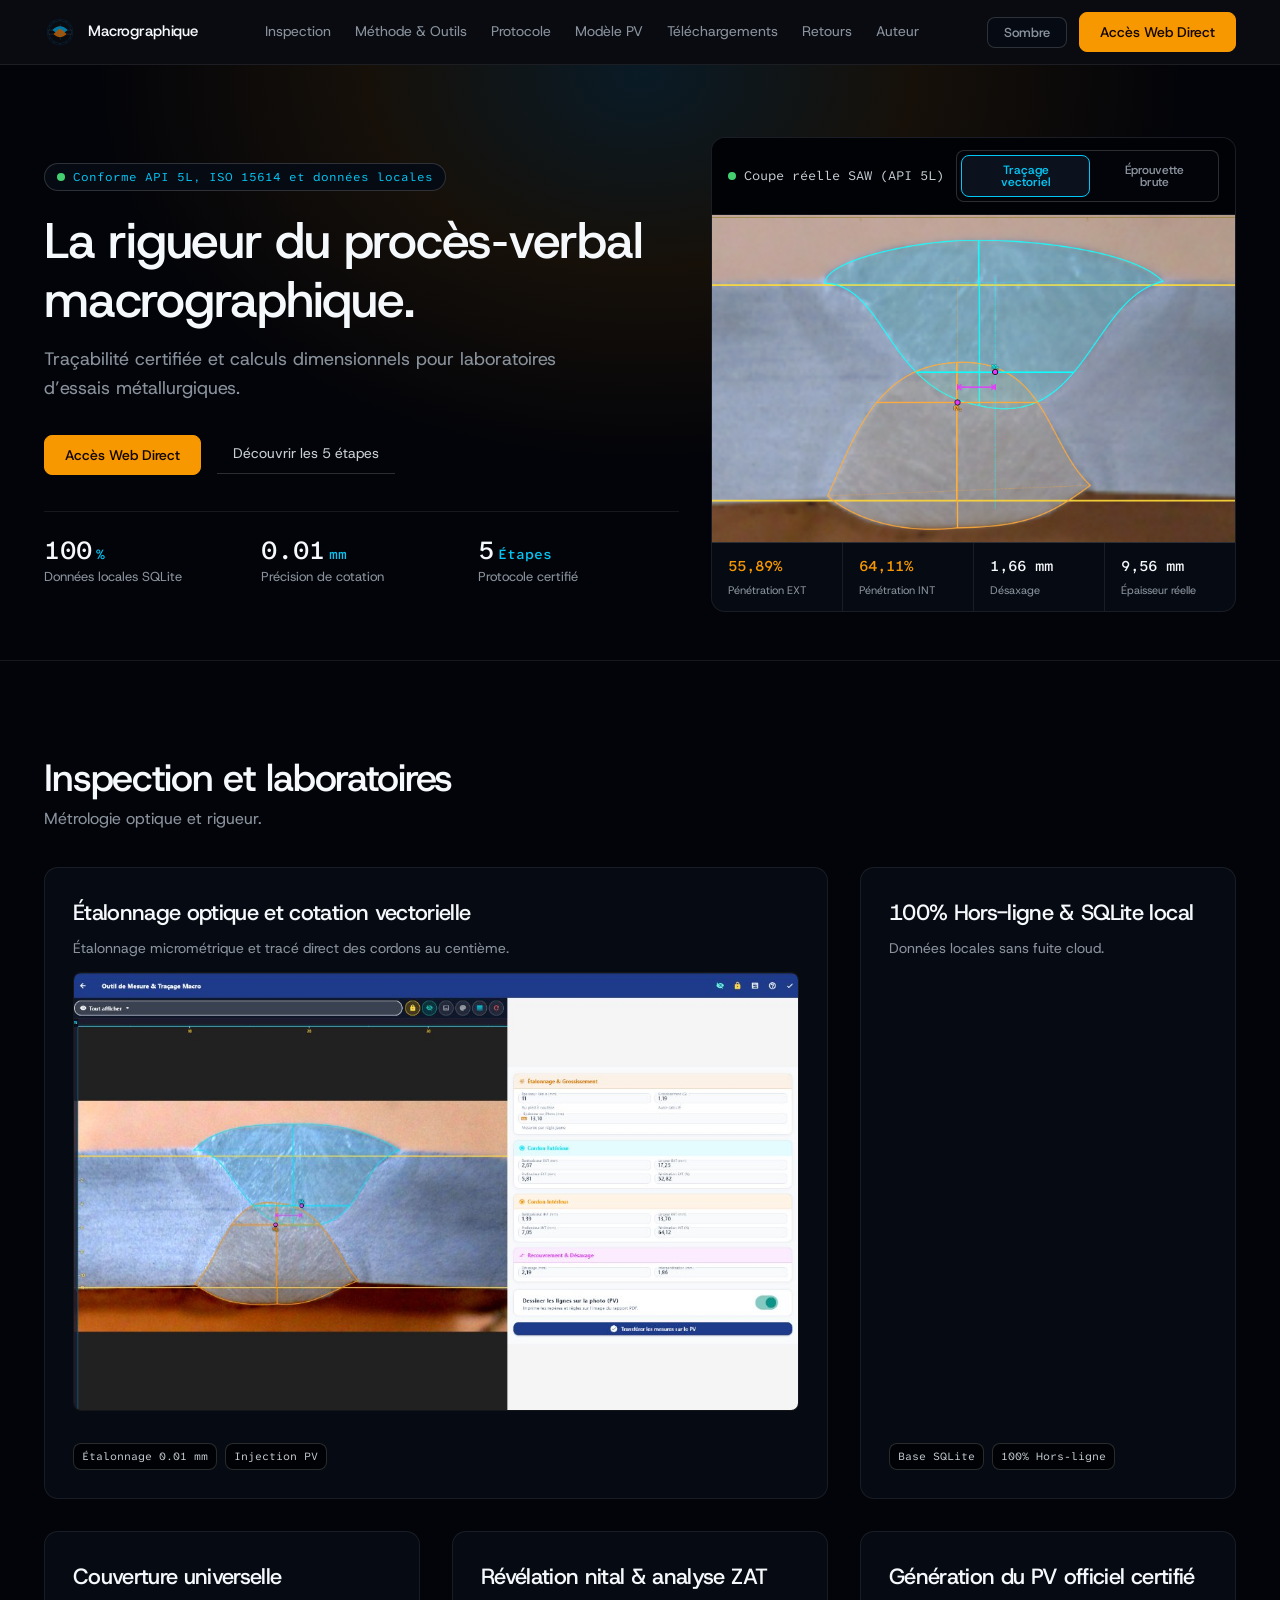
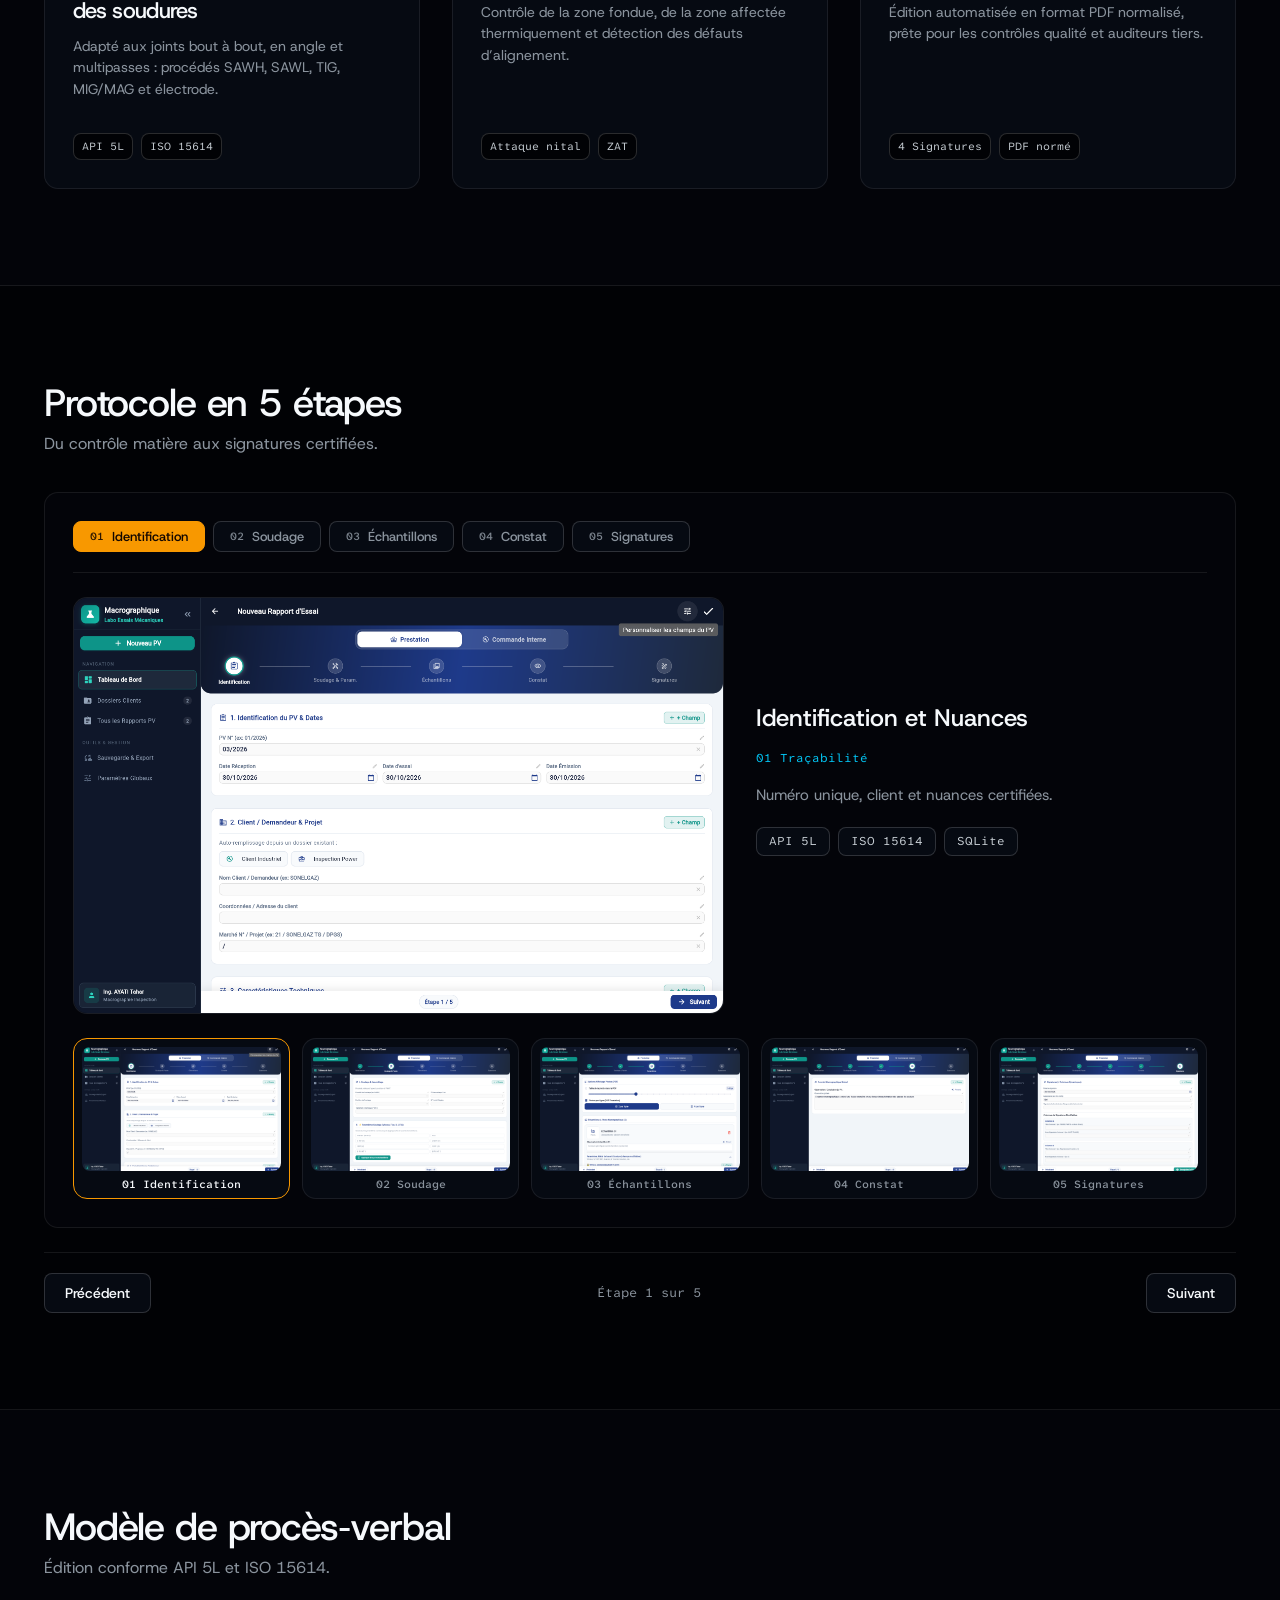
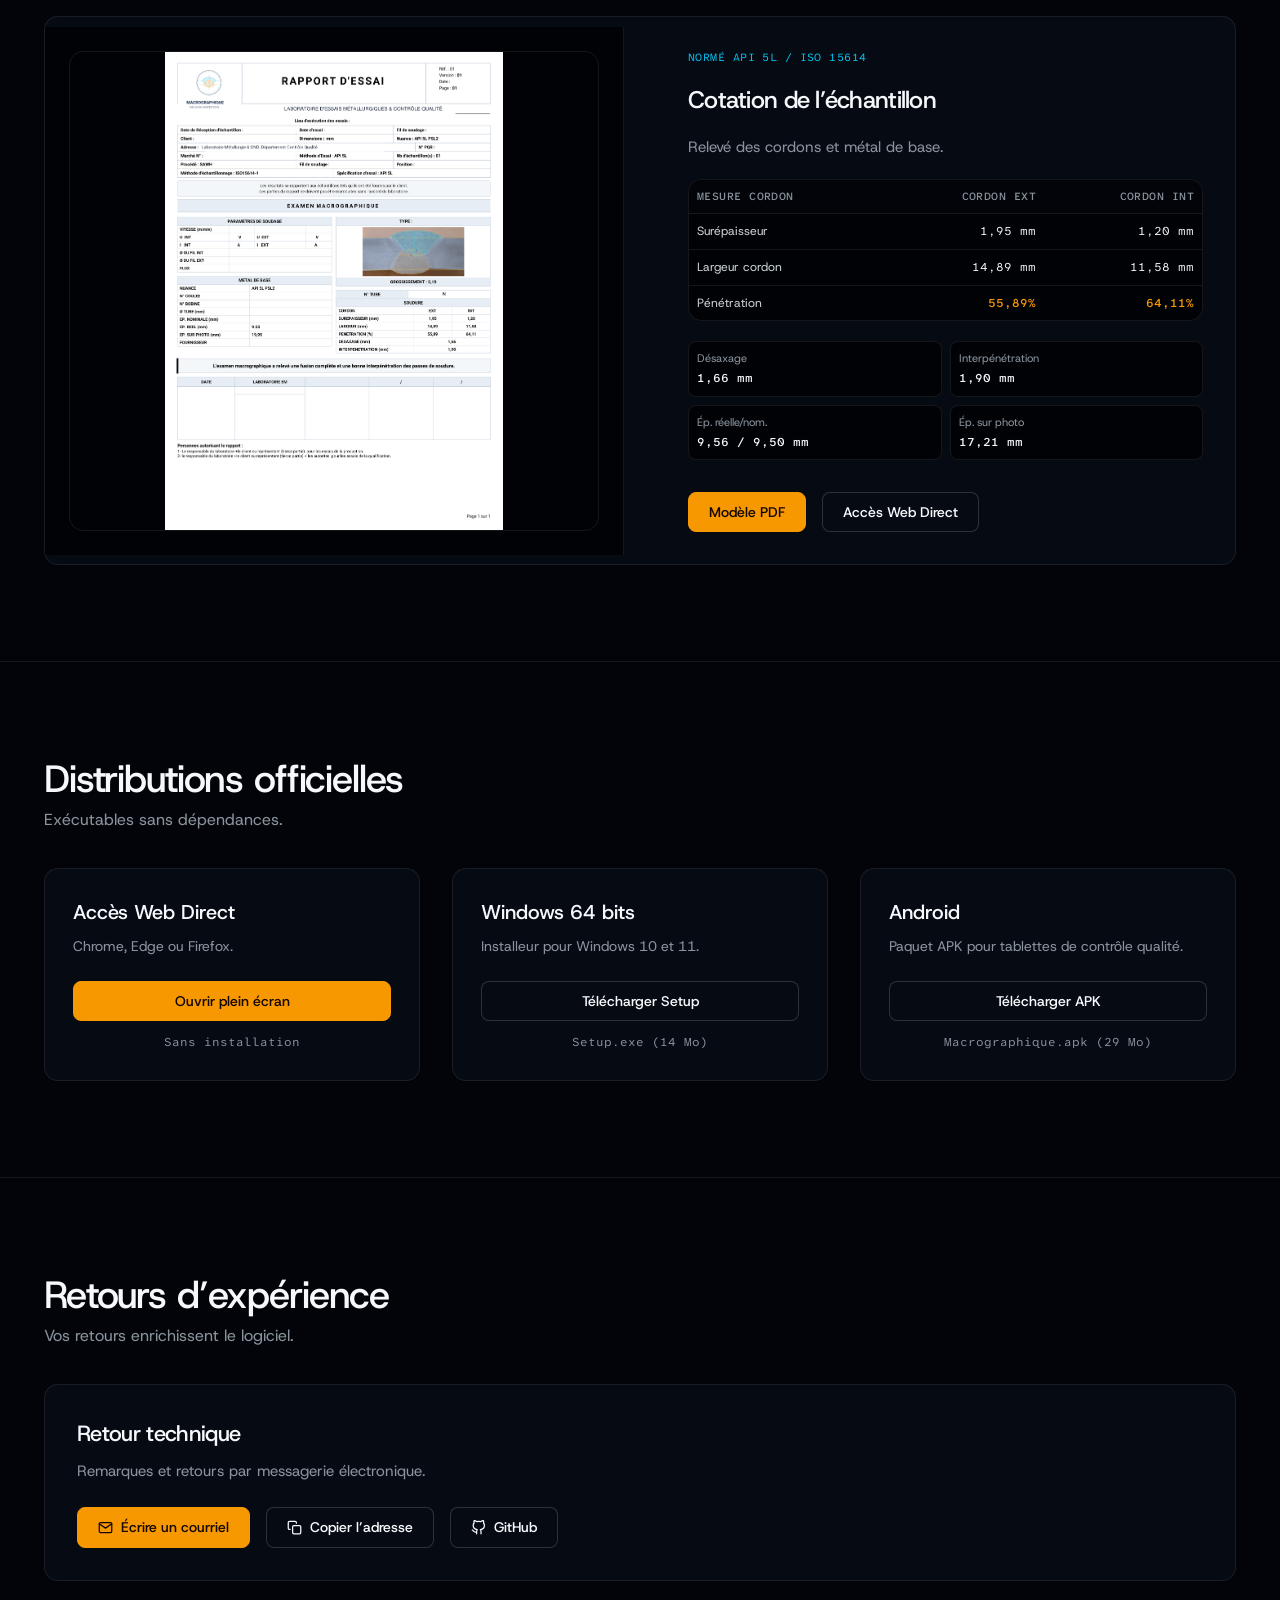
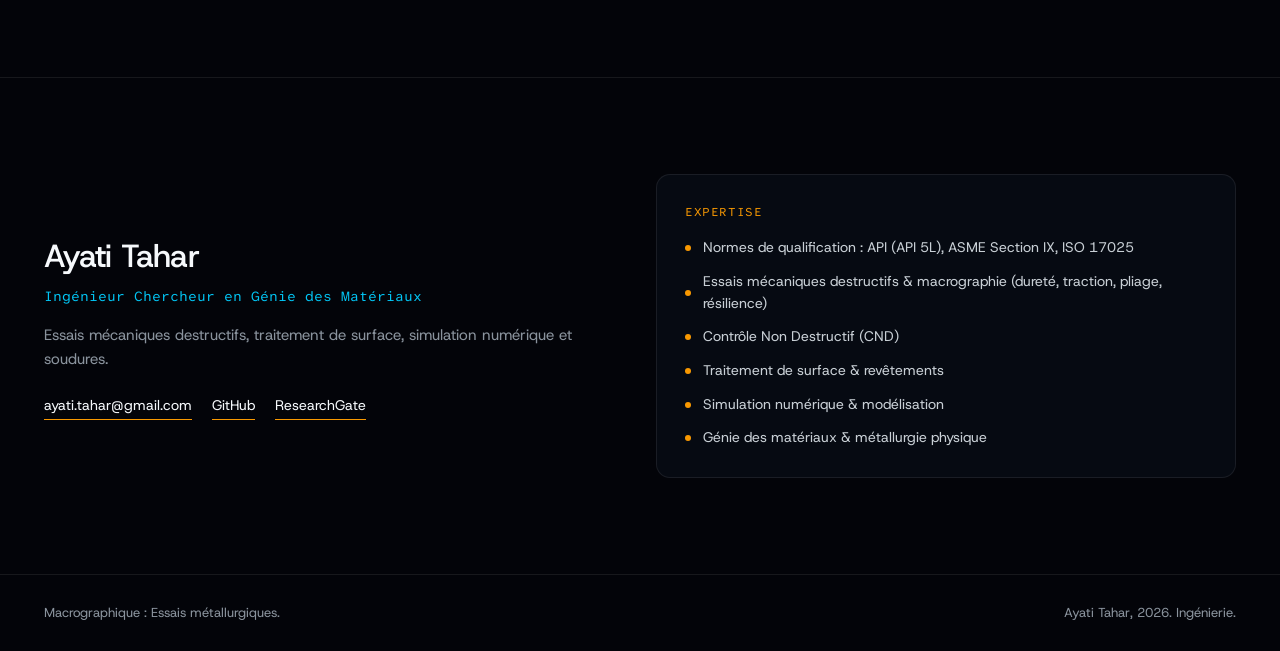
==== commit de47fa16: "feat(expertise): group macrography with destructive testing and keep standalone CND" ====
--- a/index.html
+++ b/index.html
@@ -57,12 +57,12 @@
         "knowsAbout": [
           "Normes API (API 5L, API 1104), ASME Section IX, ISO 17025",
           "Génie des matériaux",
-          "Essais mécaniques destructifs (traction, dureté, pliage, résilience)",
+          "Essais mécaniques destructifs & macrographie (traction, dureté, pliage, résilience)",
+          "Contrôle Non Destructif (CND)",
           "Traitement de surface",
           "Simulation numérique",
           "Métallurgie physique des soudures",
           "Inspection de soudures SAWH",
-          "Macrographie et CND",
           "Normes ISO 15614-1"
         ]
       },
@@ -581,11 +581,11 @@
           <div class="section-label">Expertise</div>
           <ul>
             <li>Normes de qualification : API (API 5L), ASME Section IX, ISO 17025</li>
-            <li>Essais mécaniques destructifs (dureté, traction, pliage, résilience)</li>
+            <li>Essais mécaniques destructifs & macrographie (dureté, traction, pliage, résilience)</li>
+            <li>Contrôle Non Destructif (CND)</li>
             <li>Traitement de surface & revêtements</li>
             <li>Simulation numérique & modélisation</li>
             <li>Génie des matériaux & métallurgie physique</li>
-            <li>Macrographie et CND (API 5L, ISO 15614)</li>
           </ul>
         </div>
       </div>
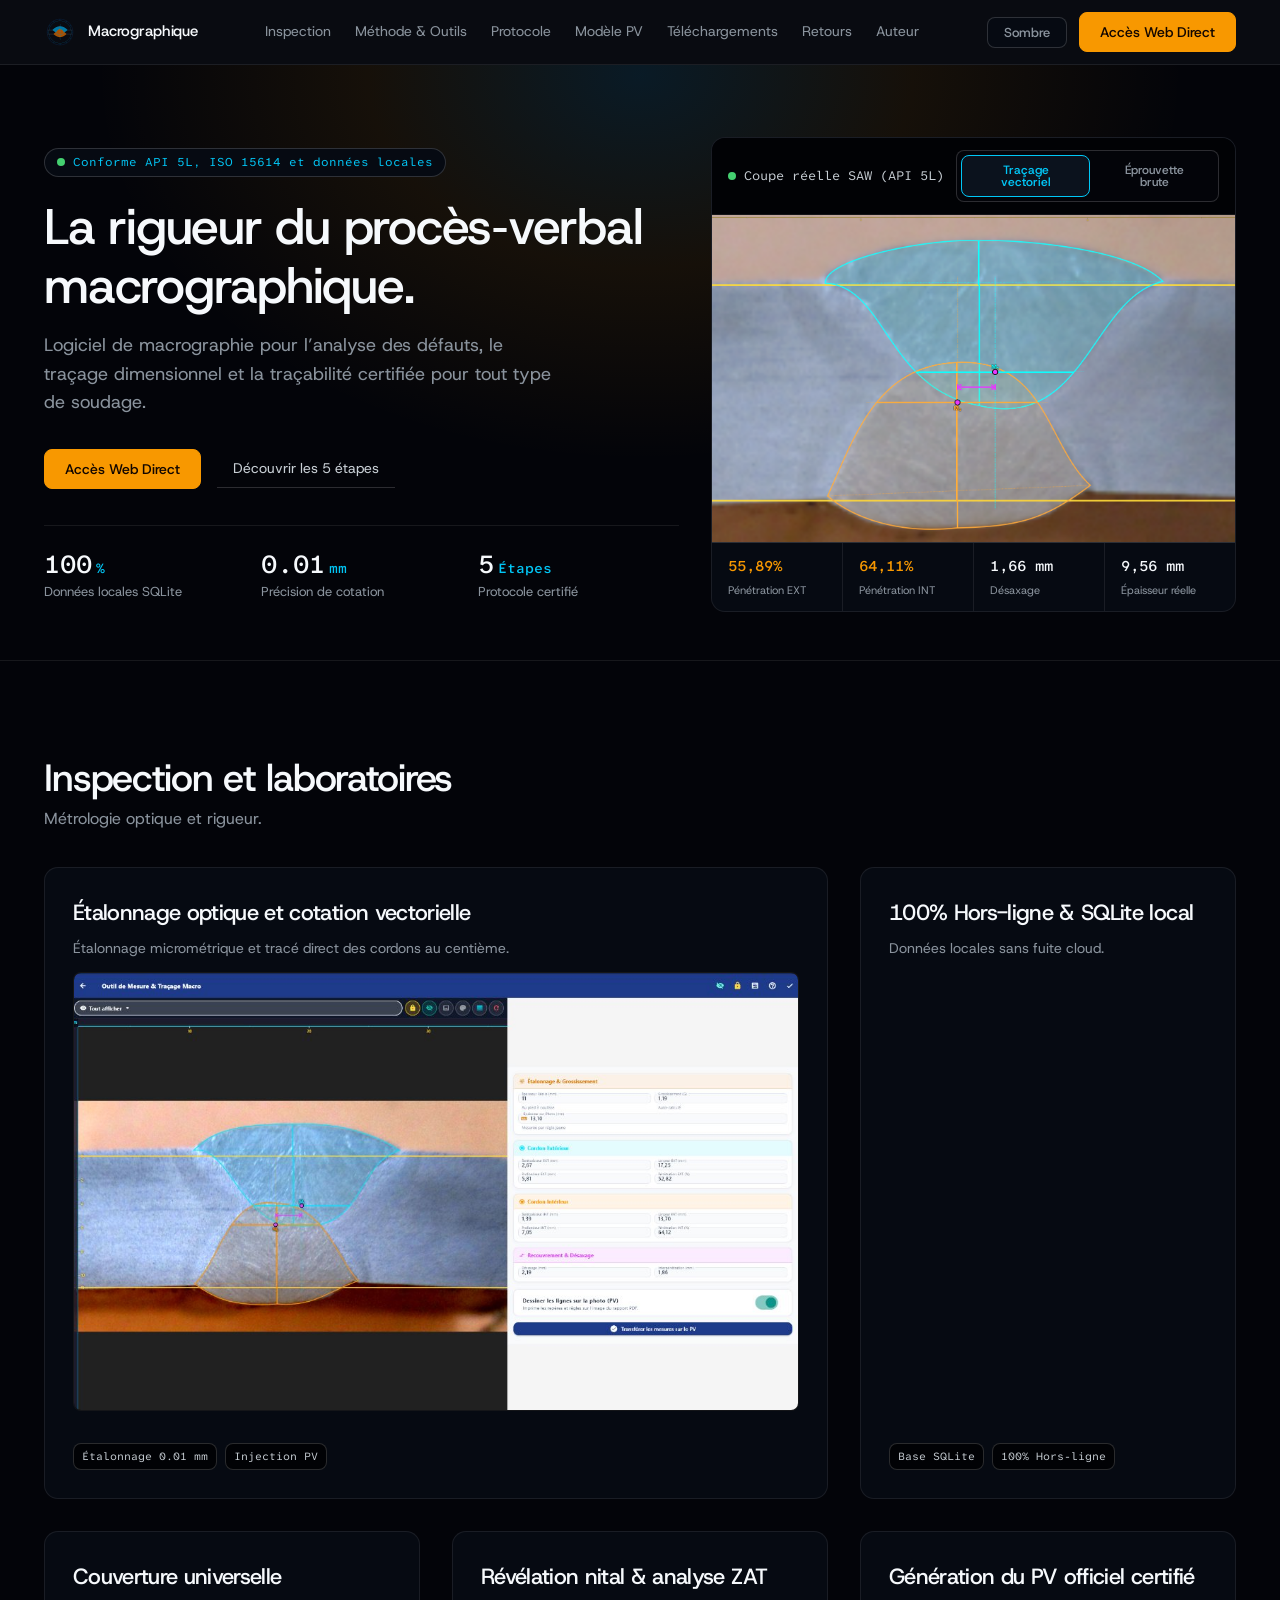
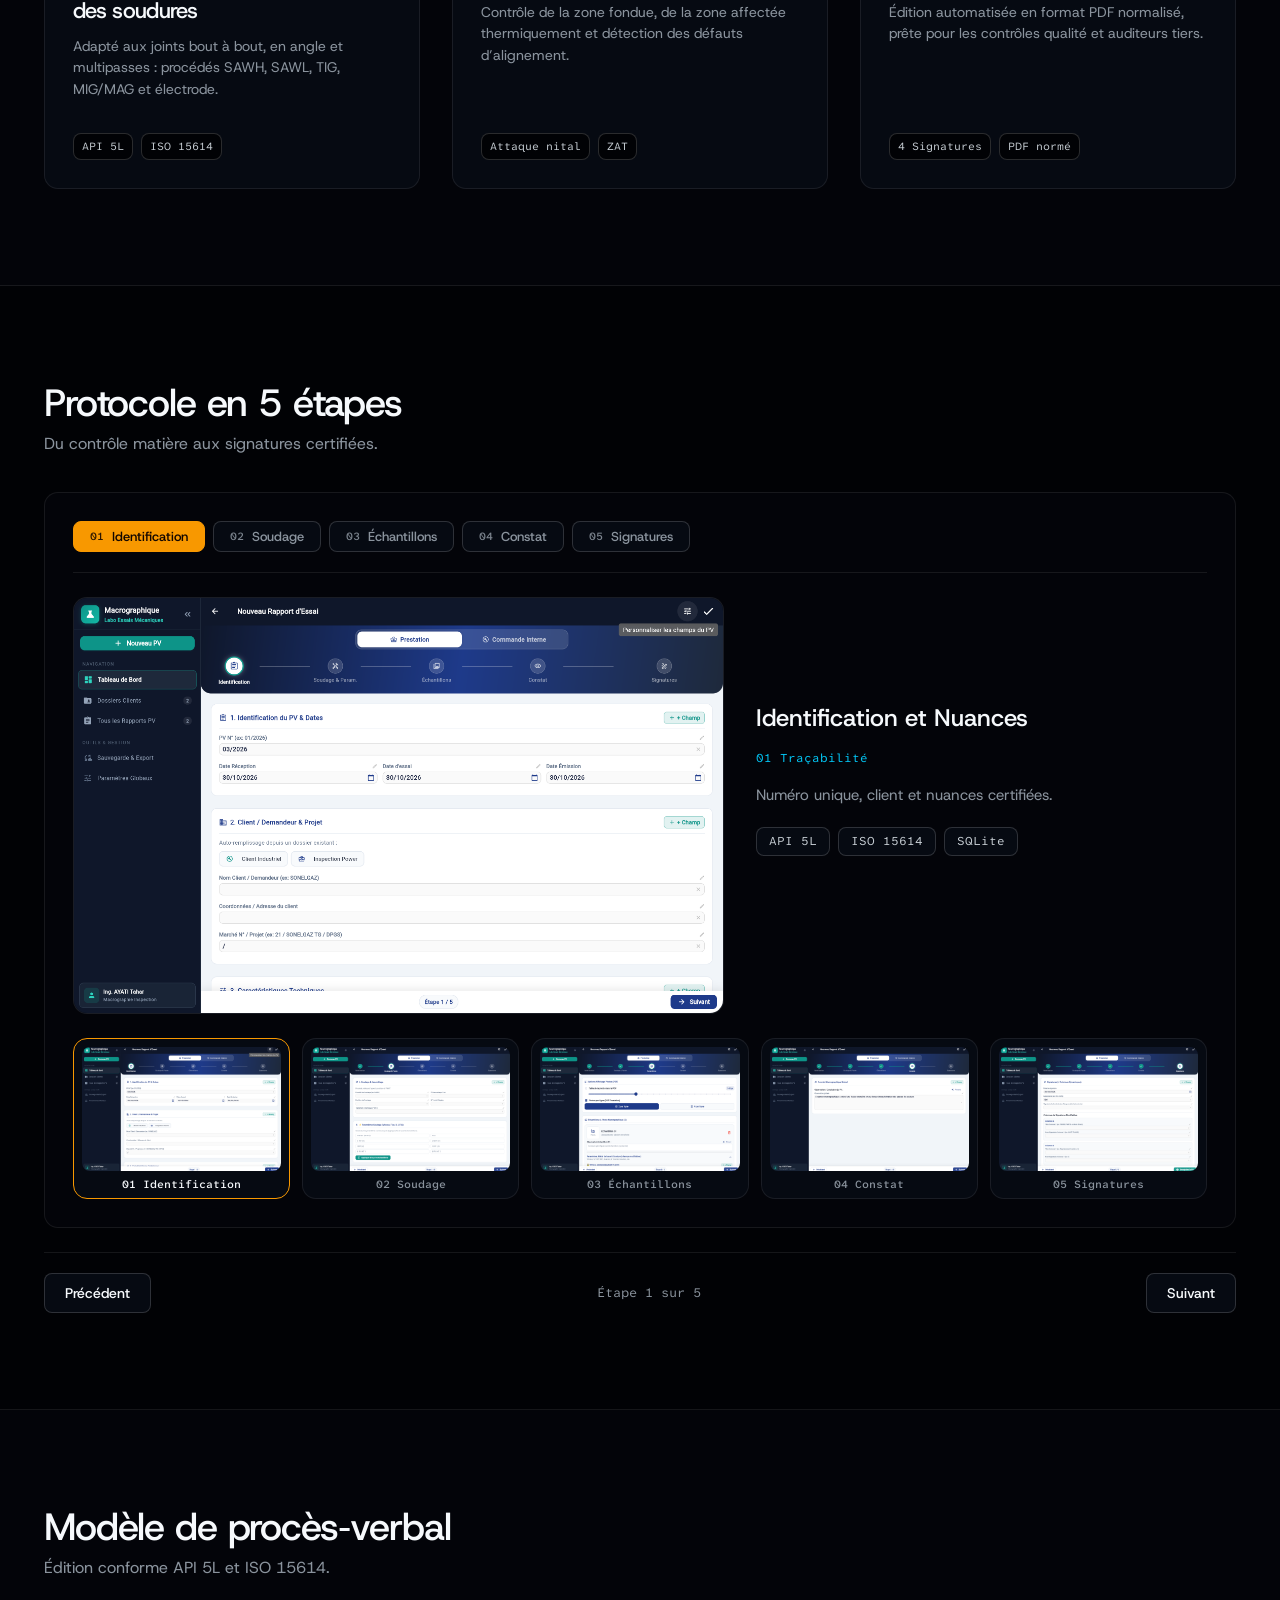
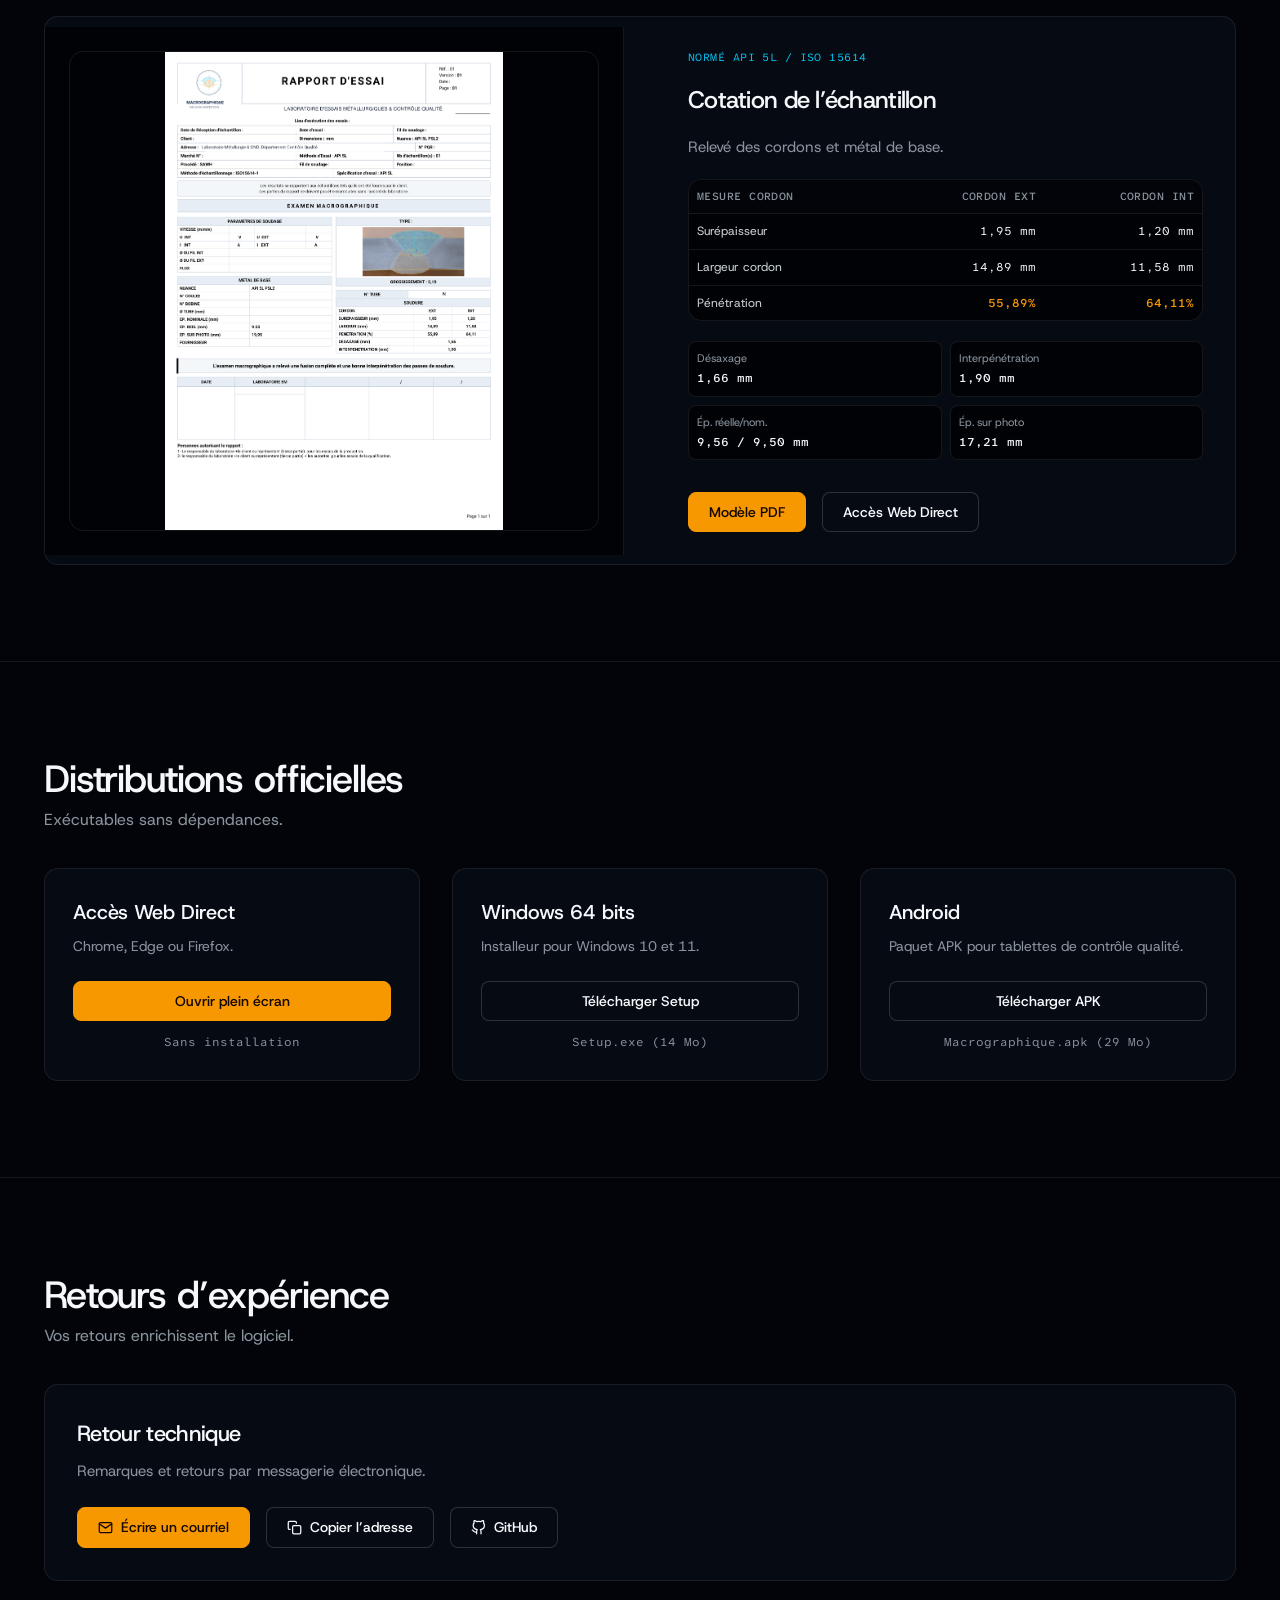
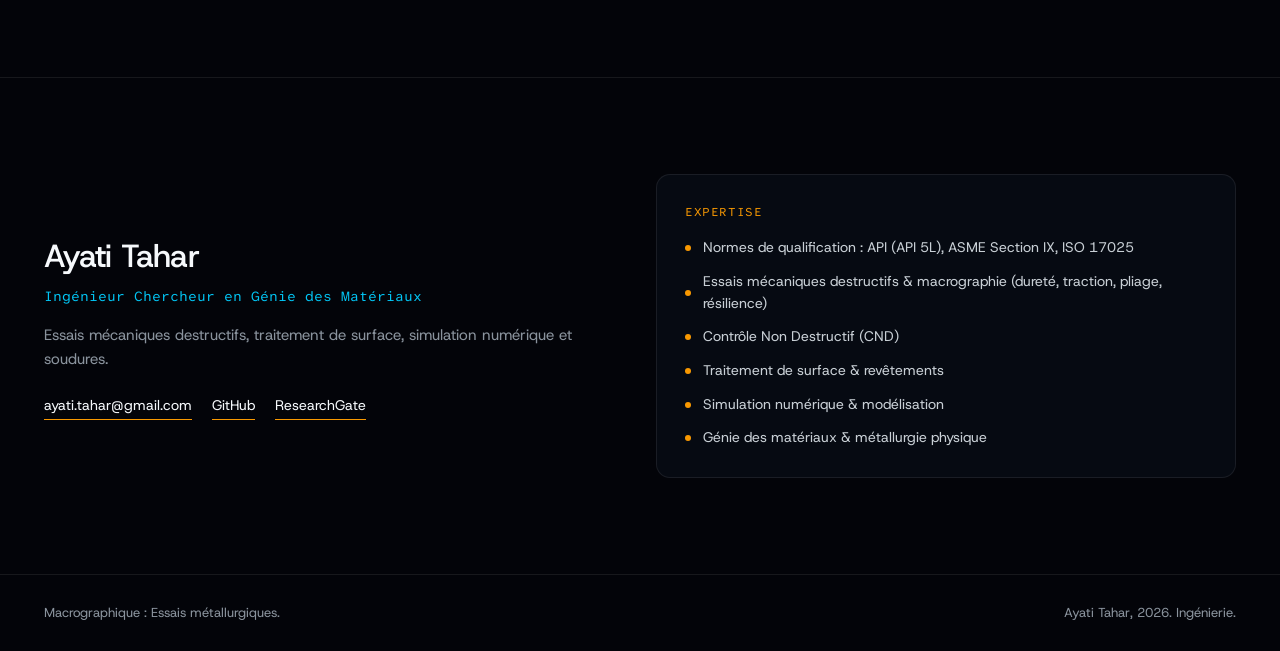
==== commit 67e46f71: "feat(seo): update title and descriptions to Macrography software for weld defect analysis and all we" ====
--- a/index.html
+++ b/index.html
@@ -3,9 +3,9 @@
 <head>
   <meta charset="UTF-8">
   <meta name="viewport" content="width=device-width, initial-scale=1.0">
-  <title>Macrographique | Logiciel d’Analyse Métallurgique & PV SAWH : Ayati Tahar</title>
-  <meta name="description" content="Solution logicielle pour l’analyse dimensionnelle, le traçage macrographique et l’édition de procès-verbaux de soudures SAWH par Ayati Tahar.">
-  <meta name="keywords" content="Ayati Tahar, Tahar Ayati, macrographie, rapport essai, soudure SAWH, metallurgie, controle non destructif, CND, API 5L, ISO 15614, ASME Section IX, ISO 17025, normes API">
+  <title>Macrographique | Logiciel de macrographie & analyse des défauts pour tout type de soudage : Ayati Tahar</title>
+  <meta name="description" content="Logiciel de macrographie pour la détection et l’analyse des défauts, le traçage dimensionnel et l’édition de procès-verbaux pour tout type de soudage par Ayati Tahar.">
+  <meta name="keywords" content="Ayati Tahar, Tahar Ayati, macrographie, rapport essai, analyse des defauts de soudure, tout type de soudage, metallurgie, controle non destructif, CND, API 5L, ISO 15614, ASME Section IX, ISO 17025, normes API">
   <meta name="author" content="Ayati Tahar">
   <meta name="robots" content="index, follow">
   <link rel="canonical" href="https://tahaarrr.github.io/macrographique/">
@@ -25,14 +25,14 @@
   <!-- Open Graph -->
   <meta property="og:type" content="website">
   <meta property="og:url" content="https://tahaarrr.github.io/macrographique/">
-  <meta property="og:title" content="Macrographique : Inspection Métallurgique par Ayati Tahar">
-  <meta property="og:description" content="Outil technique pour laboratoires d’essais mécaniques et inspecteurs industriels, conçu par Ayati Tahar.">
+  <meta property="og:title" content="Macrographique : Logiciel de macrographie & analyse des défauts pour tout type de soudage">
+  <meta property="og:description" content="Inspection macrographique, détection et observation des défauts de soudure, calculs dimensionnels et procès-verbaux certifiés pour tout type de soudage.">
   <meta property="og:image" content="https://tahaarrr.github.io/macrographique/assets/macro_hero_specimen.png">
 
   <!-- Twitter Card -->
   <meta name="twitter:card" content="summary_large_image">
-  <meta name="twitter:title" content="Macrographique : Logiciel d’Ingénierie par Ayati Tahar">
-  <meta name="twitter:description" content="Inspection des soudures SAWH et génération automatisée de procès-verbaux certifiés.">
+  <meta name="twitter:title" content="Macrographique : Logiciel de macrographie & analyse des défauts pour tout type de soudage">
+  <meta name="twitter:description" content="Inspection macrographique de précision et détection des défauts pour tout type de soudage par Ayati Tahar.">
   <meta name="twitter:image" content="https://tahaarrr.github.io/macrographique/assets/macro_hero_specimen.png">
 
   <!-- Schema.org JSON-LD Structured Data pour indexation Google -->
@@ -74,7 +74,7 @@
         "applicationCategory": "EngineeringApplication",
         "author": { "@id": "https://tahaarrr.github.io/macrographique/#ayati-tahar" },
         "creator": { "@id": "https://tahaarrr.github.io/macrographique/#ayati-tahar" },
-        "description": "Application pour le contrôle, la prise de mesures et l’édition de rapports d’essais macrographiques conformes API 5L.",
+        "description": "Logiciel de macrographie pour la détection et l’analyse des défauts, le calcul dimensionnel et l’édition de rapports d’essais macrographiques conformes pour tout type de soudage (SAWH, SAWL, TIG, MIG/MAG, électrode).",
         "softwareVersion": "1.2.2",
         "url": "https://tahaarrr.github.io/macrographique/app/index.html"
       },
@@ -165,7 +165,7 @@
           </h1>
 
           <p class="hero-sentence">
-            Traçabilité certifiée et calculs dimensionnels pour laboratoires d’essais métallurgiques.
+            Logiciel de macrographie pour l’analyse des défauts, le traçage dimensionnel et la traçabilité certifiée pour tout type de soudage.
           </p>
 
           <div class="hero-actions">
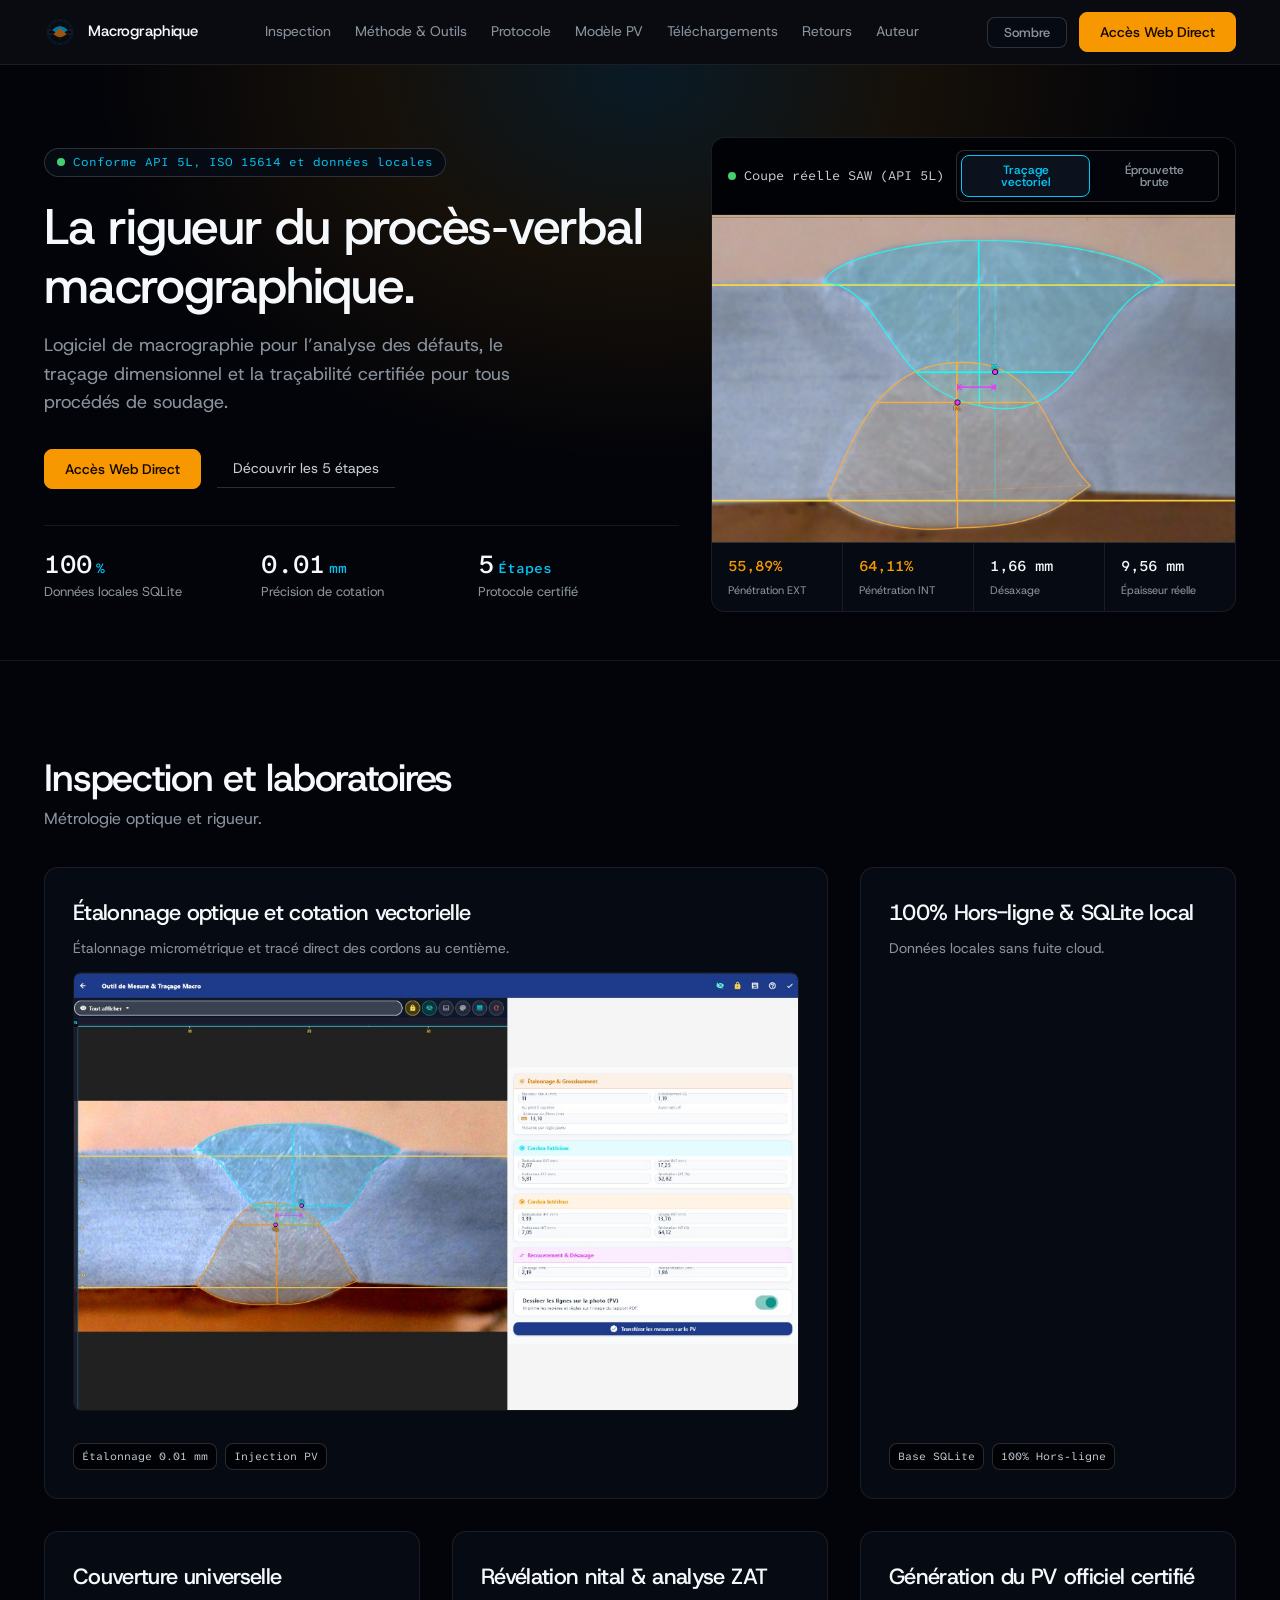
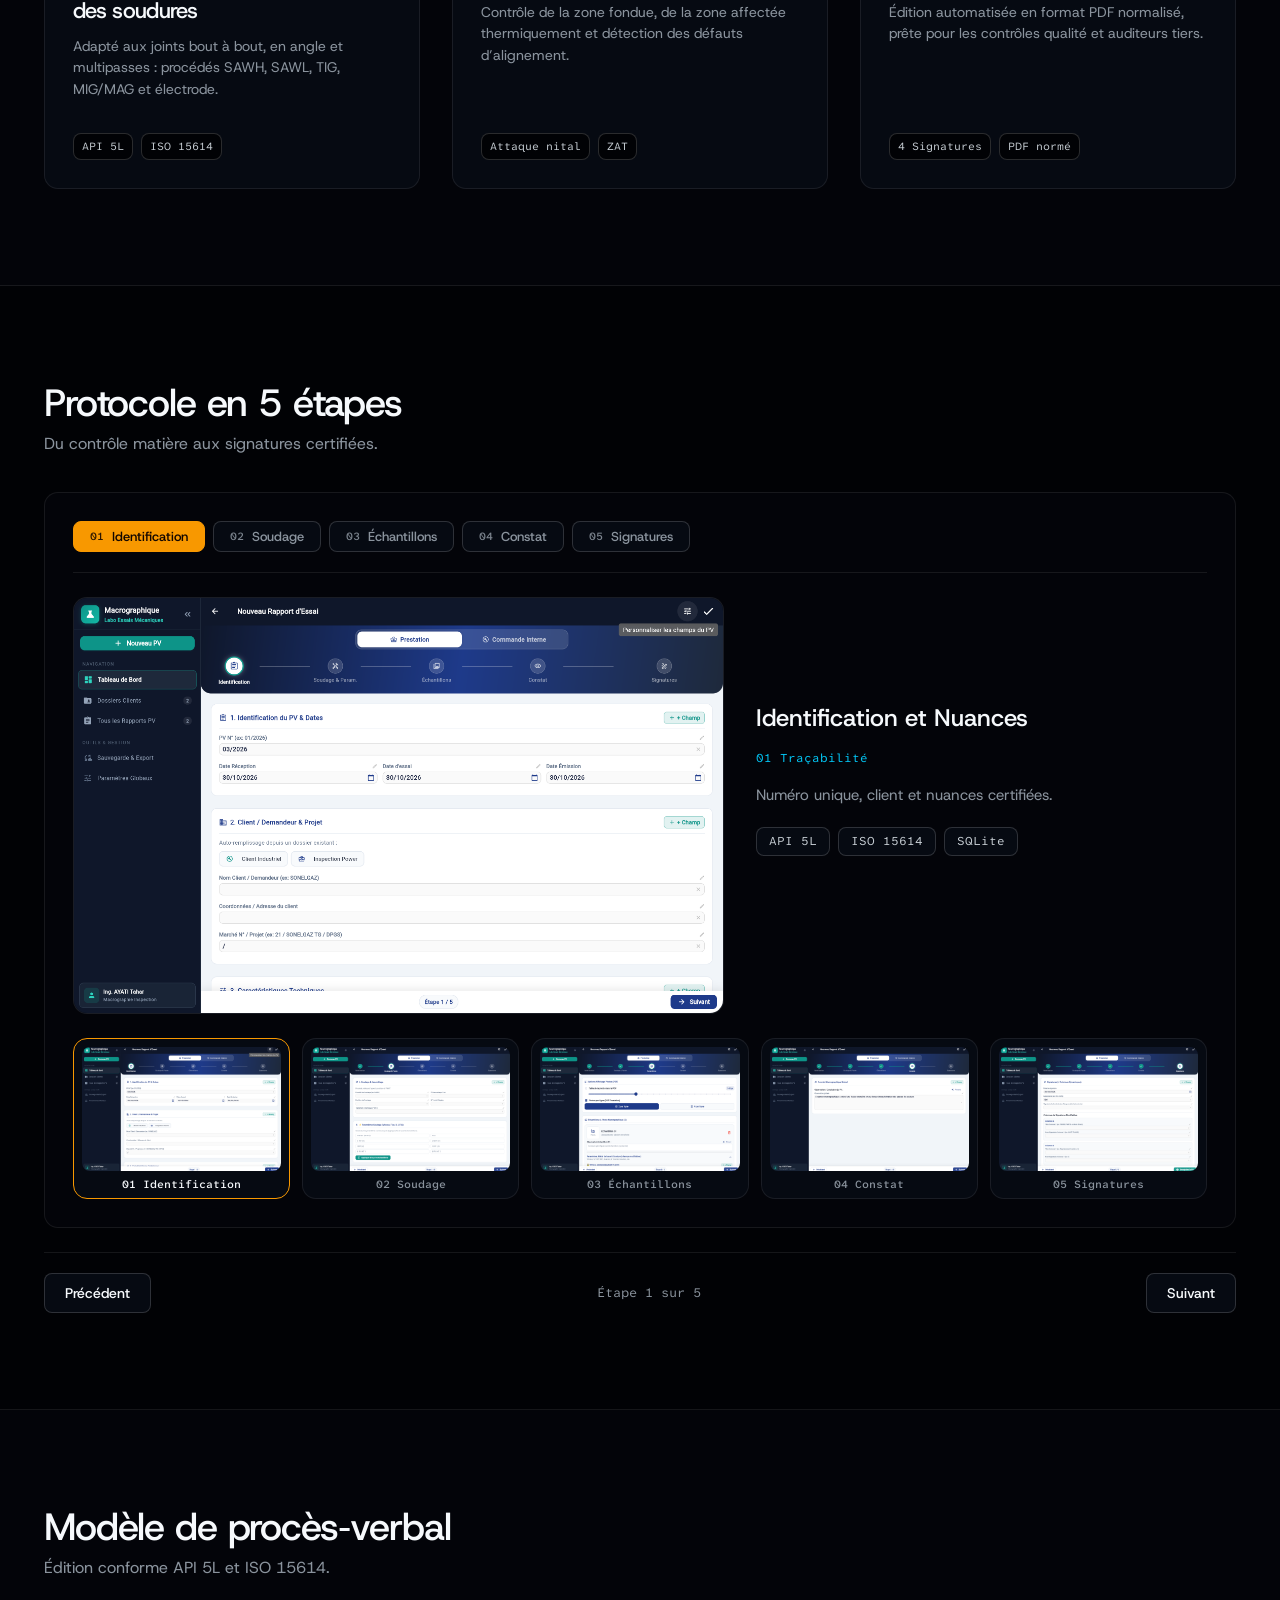
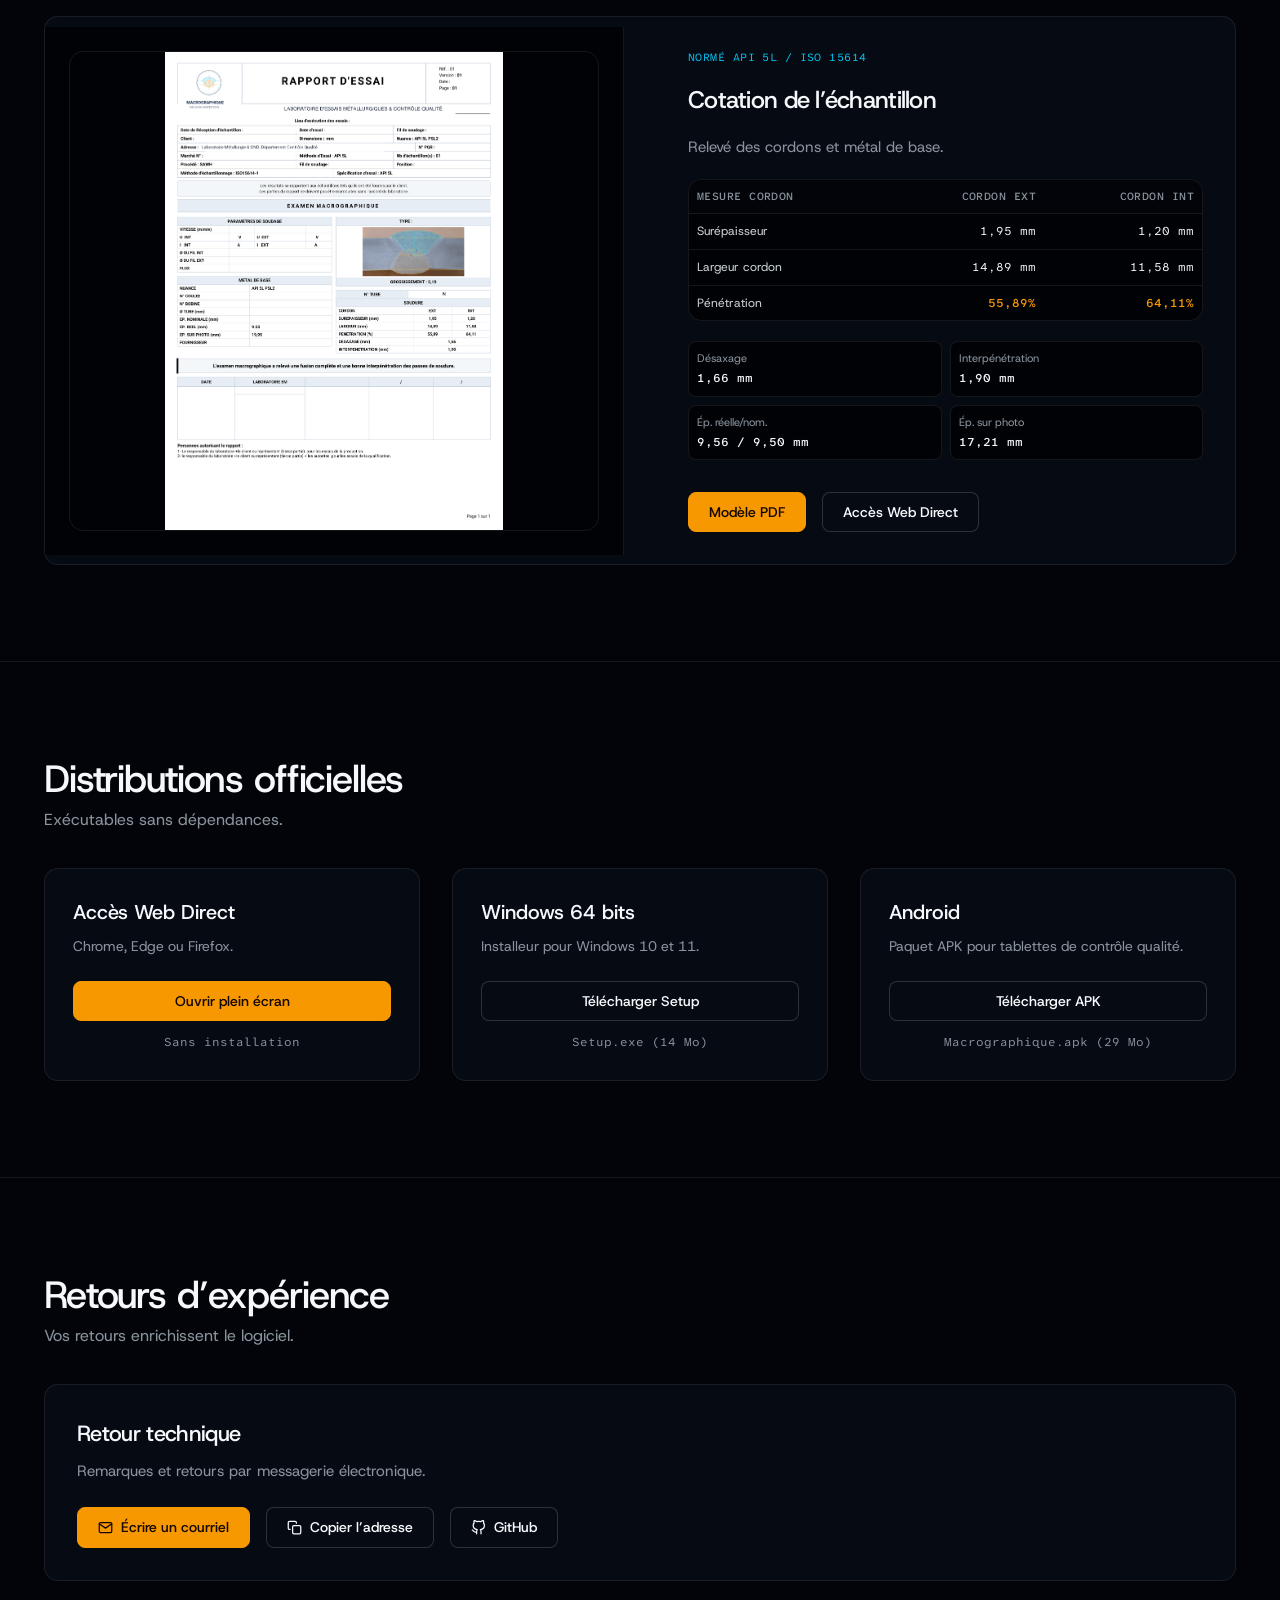
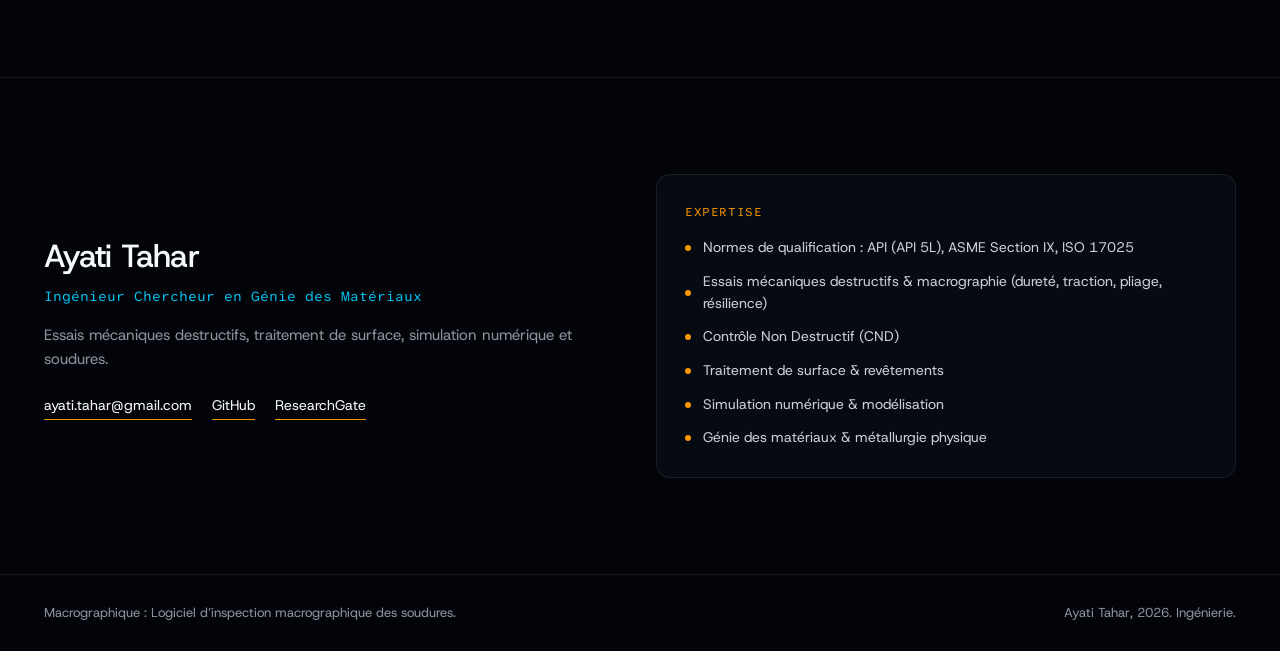
==== commit 493452b1: "feat(seo): rename title and metadata to Logiciel de Macrographie & PV Tous Procedes de Soudage : Aya" ====
--- a/index.html
+++ b/index.html
@@ -3,9 +3,9 @@
 <head>
   <meta charset="UTF-8">
   <meta name="viewport" content="width=device-width, initial-scale=1.0">
-  <title>Macrographique | Logiciel de macrographie & analyse des défauts pour tout type de soudage : Ayati Tahar</title>
-  <meta name="description" content="Logiciel de macrographie pour la détection et l’analyse des défauts, le traçage dimensionnel et l’édition de procès-verbaux pour tout type de soudage par Ayati Tahar.">
-  <meta name="keywords" content="Ayati Tahar, Tahar Ayati, macrographie, rapport essai, analyse des defauts de soudure, tout type de soudage, metallurgie, controle non destructif, CND, API 5L, ISO 15614, ASME Section IX, ISO 17025, normes API">
+  <title>Logiciel de Macrographie & PV Tous Procédés de Soudage : Ayati Tahar</title>
+  <meta name="description" content="Logiciel de macrographie pour la détection et l’analyse des défauts, le calcul dimensionnel et l’édition de procès-verbaux pour tous procédés de soudage par Ayati Tahar.">
+  <meta name="keywords" content="Ayati Tahar, Tahar Ayati, macrographie, logiciel macrographie, programme macrographie, rapport essai, proces-verbal soudage, tous procedes de soudage, controle non destructif, CND, API 5L, ISO 15614, ASME Section IX, ISO 17025, normes API">
   <meta name="author" content="Ayati Tahar">
   <meta name="robots" content="index, follow">
   <link rel="canonical" href="https://tahaarrr.github.io/macrographique/">
@@ -25,14 +25,14 @@
   <!-- Open Graph -->
   <meta property="og:type" content="website">
   <meta property="og:url" content="https://tahaarrr.github.io/macrographique/">
-  <meta property="og:title" content="Macrographique : Logiciel de macrographie & analyse des défauts pour tout type de soudage">
-  <meta property="og:description" content="Inspection macrographique, détection et observation des défauts de soudure, calculs dimensionnels et procès-verbaux certifiés pour tout type de soudage.">
+  <meta property="og:title" content="Logiciel de Macrographie & PV Tous Procédés de Soudage : Ayati Tahar">
+  <meta property="og:description" content="Logiciel de macrographie pour la détection et l’analyse des défauts, le calcul dimensionnel et l’édition de procès-verbaux pour tous procédés de soudage par Ayati Tahar.">
   <meta property="og:image" content="https://tahaarrr.github.io/macrographique/assets/macro_hero_specimen.png">
 
   <!-- Twitter Card -->
   <meta name="twitter:card" content="summary_large_image">
-  <meta name="twitter:title" content="Macrographique : Logiciel de macrographie & analyse des défauts pour tout type de soudage">
-  <meta name="twitter:description" content="Inspection macrographique de précision et détection des défauts pour tout type de soudage par Ayati Tahar.">
+  <meta name="twitter:title" content="Logiciel de Macrographie & PV Tous Procédés de Soudage : Ayati Tahar">
+  <meta name="twitter:description" content="Logiciel de macrographie pour la détection et l’analyse des défauts, le calcul dimensionnel et l’édition de procès-verbaux pour tous procédés de soudage par Ayati Tahar.">
   <meta name="twitter:image" content="https://tahaarrr.github.io/macrographique/assets/macro_hero_specimen.png">
 
   <!-- Schema.org JSON-LD Structured Data pour indexation Google -->
@@ -47,7 +47,7 @@
         "alternateName": ["Tahar Ayati", "Ingénieur Ayati Tahar", "Ing. Tahar Ayati"],
         "jobTitle": "Ingénieur Chercheur en Génie des Matériaux",
         "email": "mailto:ayati.tahar@gmail.com",
-        "description": "Ingénieur chercheur en génie des matériaux, spécialisé dans les essais mécaniques destructifs, le traitement de surface, la simulation numérique et l’intégrité des soudures industrielles SAWH.",
+        "description": "Ingénieur chercheur en génie des matériaux, spécialisé dans la macrographie, les essais mécaniques destructifs, le traitement de surface, la simulation numérique et les procédés de soudage.",
         "url": "https://tahaarrr.github.io/macrographique/",
         "sameAs": [
           "https://www.researchgate.net/profile/Tahar-Ayati",
@@ -55,14 +55,14 @@
           "https://tahaarrr.github.io/macrographique/"
         ],
         "knowsAbout": [
+          "Macrographie et analyse des soudures",
+          "Tous procédés de soudage (SAWH, SAWL, TIG, MIG/MAG, électrode)",
           "Normes API (API 5L, API 1104), ASME Section IX, ISO 17025",
           "Génie des matériaux",
           "Essais mécaniques destructifs & macrographie (traction, dureté, pliage, résilience)",
           "Contrôle Non Destructif (CND)",
           "Traitement de surface",
           "Simulation numérique",
-          "Métallurgie physique des soudures",
-          "Inspection de soudures SAWH",
           "Normes ISO 15614-1"
         ]
       },
@@ -74,7 +74,7 @@
         "applicationCategory": "EngineeringApplication",
         "author": { "@id": "https://tahaarrr.github.io/macrographique/#ayati-tahar" },
         "creator": { "@id": "https://tahaarrr.github.io/macrographique/#ayati-tahar" },
-        "description": "Logiciel de macrographie pour la détection et l’analyse des défauts, le calcul dimensionnel et l’édition de rapports d’essais macrographiques conformes pour tout type de soudage (SAWH, SAWL, TIG, MIG/MAG, électrode).",
+        "description": "Logiciel de macrographie pour la détection et l’analyse des défauts, le calcul dimensionnel et l’édition de procès-verbaux certifiés pour tous procédés de soudage (SAWH, SAWL, TIG, MIG/MAG, électrode enrobée).",
         "softwareVersion": "1.2.2",
         "url": "https://tahaarrr.github.io/macrographique/app/index.html"
       },
@@ -82,7 +82,7 @@
         "@type": "WebSite",
         "@id": "https://tahaarrr.github.io/macrographique/#website",
         "url": "https://tahaarrr.github.io/macrographique/",
-        "name": "Macrographique : Travaux d’Ayati Tahar",
+        "name": "Macrographique : Logiciel de Macrographie par Ayati Tahar",
         "author": { "@id": "https://tahaarrr.github.io/macrographique/#ayati-tahar" }
       }
     ]
@@ -165,7 +165,7 @@
           </h1>
 
           <p class="hero-sentence">
-            Logiciel de macrographie pour l’analyse des défauts, le traçage dimensionnel et la traçabilité certifiée pour tout type de soudage.
+            Logiciel de macrographie pour l’analyse des défauts, le traçage dimensionnel et la traçabilité certifiée pour tous procédés de soudage.
           </p>
 
           <div class="hero-actions">
@@ -603,7 +603,7 @@
   <footer class="mast-footer">
     <div class="container mast-footer-inner">
       <div>
-        Macrographique : Essais métallurgiques.
+        Macrographique : Logiciel d’inspection macrographique des soudures.
       </div>
       <div>
         Ayati Tahar, 2026. Ingénierie.
@@ -709,8 +709,8 @@
         },
         {
           pill: 'Étape 04 · Jugement',
-          title: 'Constat Métallurgique',
-          desc: 'Formulations normées : intégrité ZAT, interpénétration et fusion.',
+          title: 'Constat Macrographique',
+          desc: 'Formulations normées : intégrité des cordons, interpénétration et fusion.',
           chips: '<span>Presets normés</span><span>Contrôle</span><span>Jugement</span>',
           img: 'assets/steps/step4_constat.png'
         },
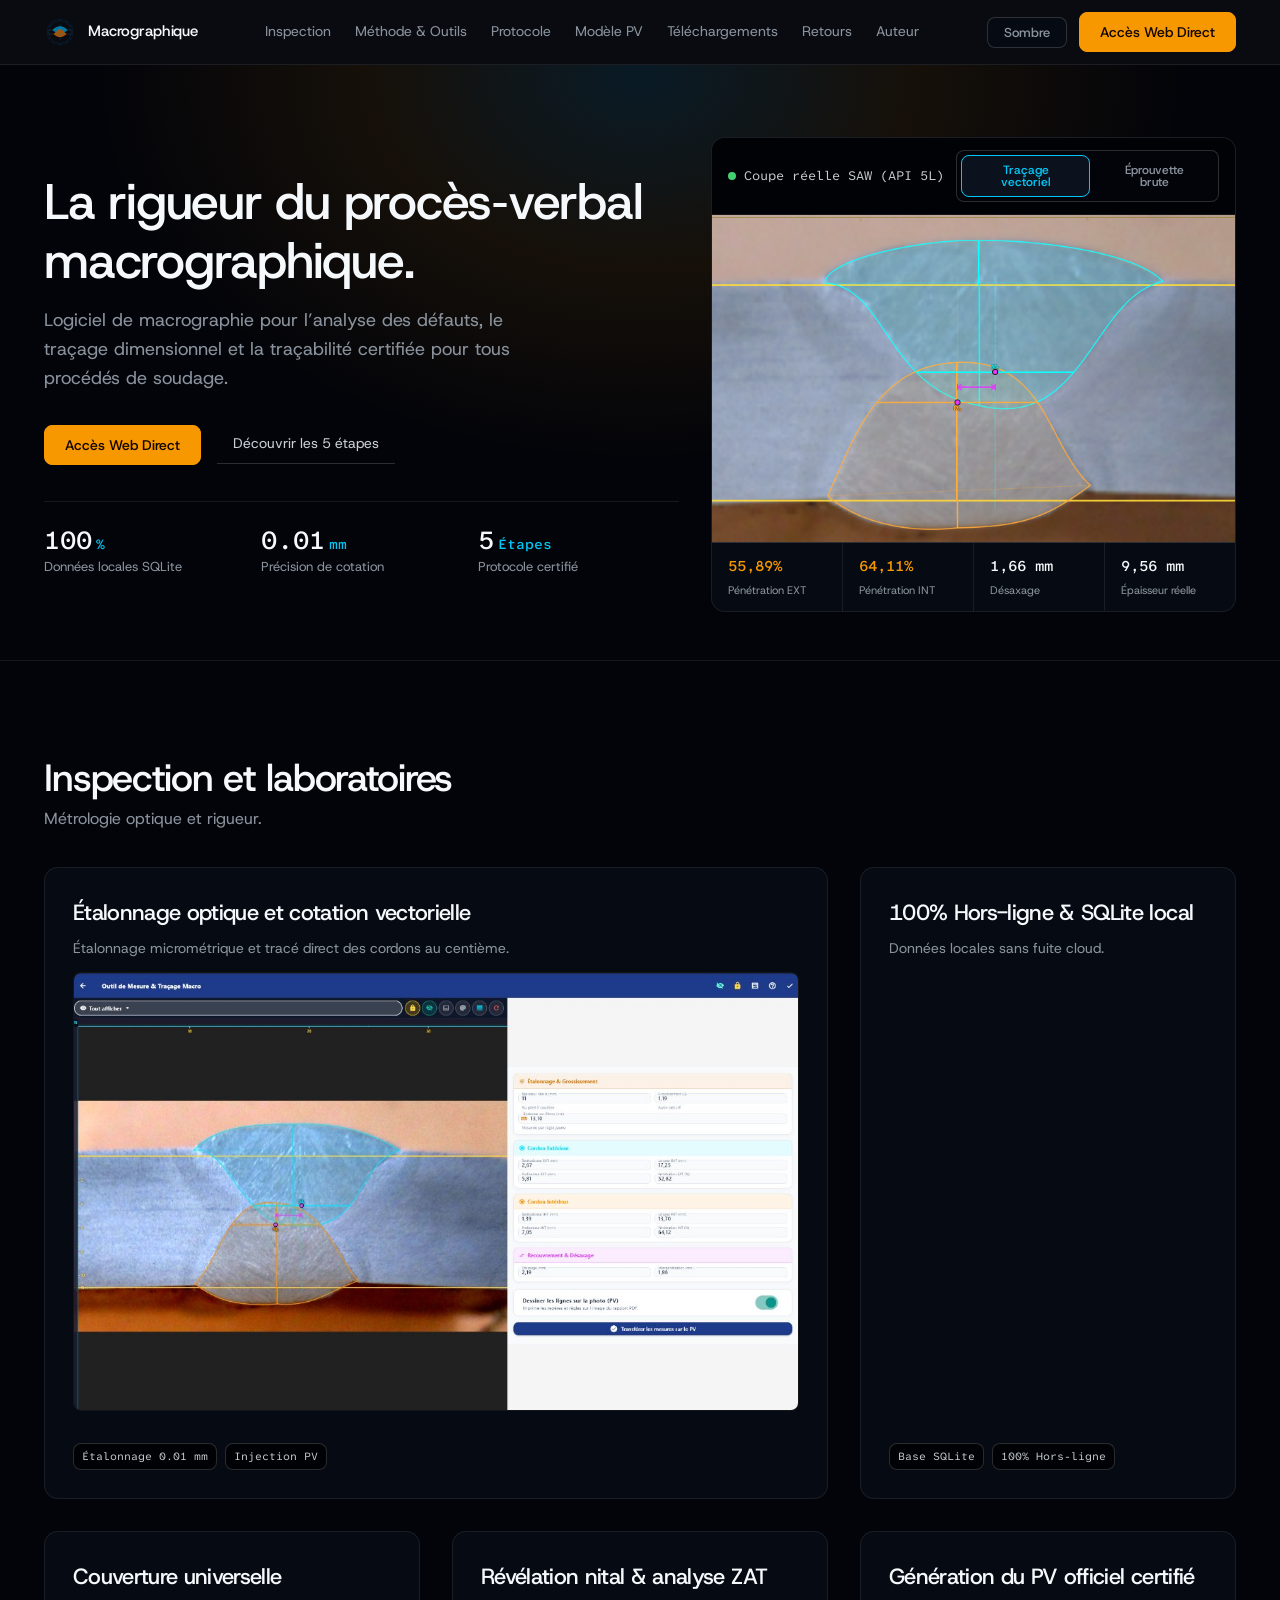
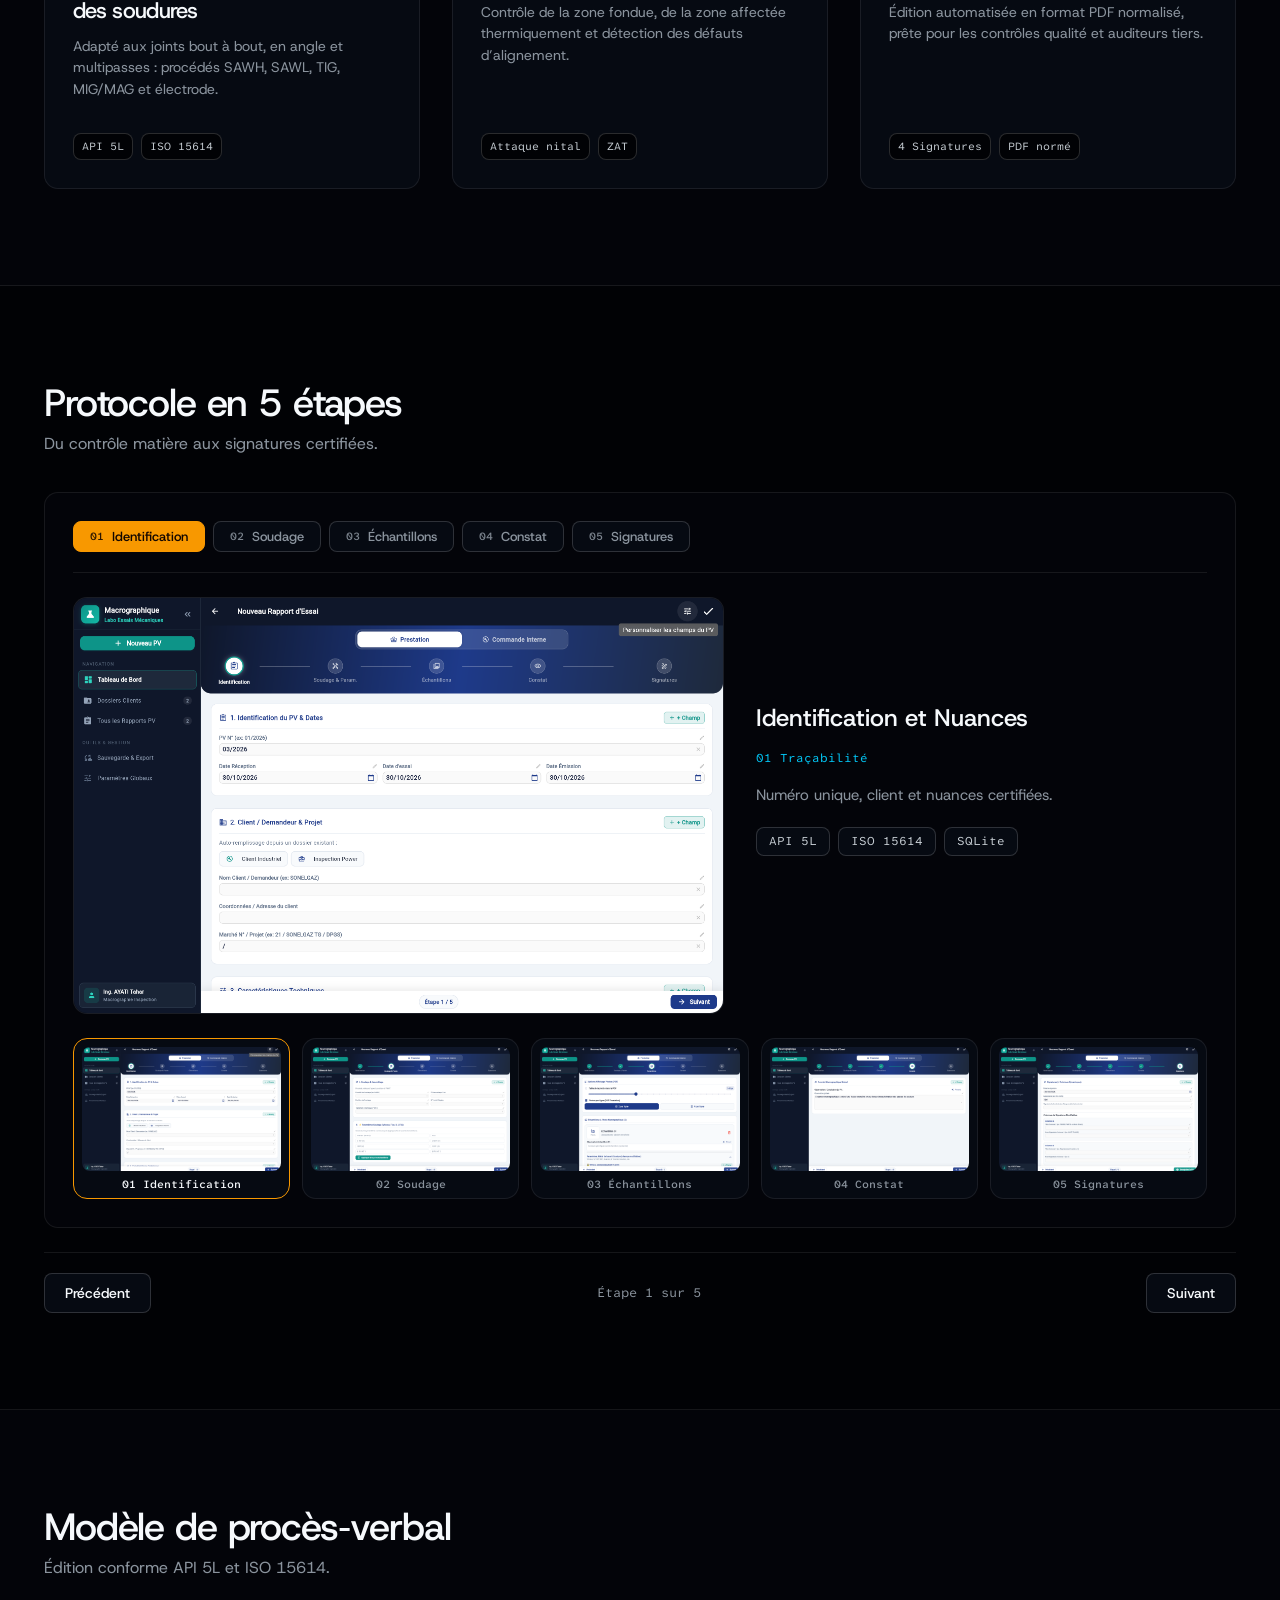
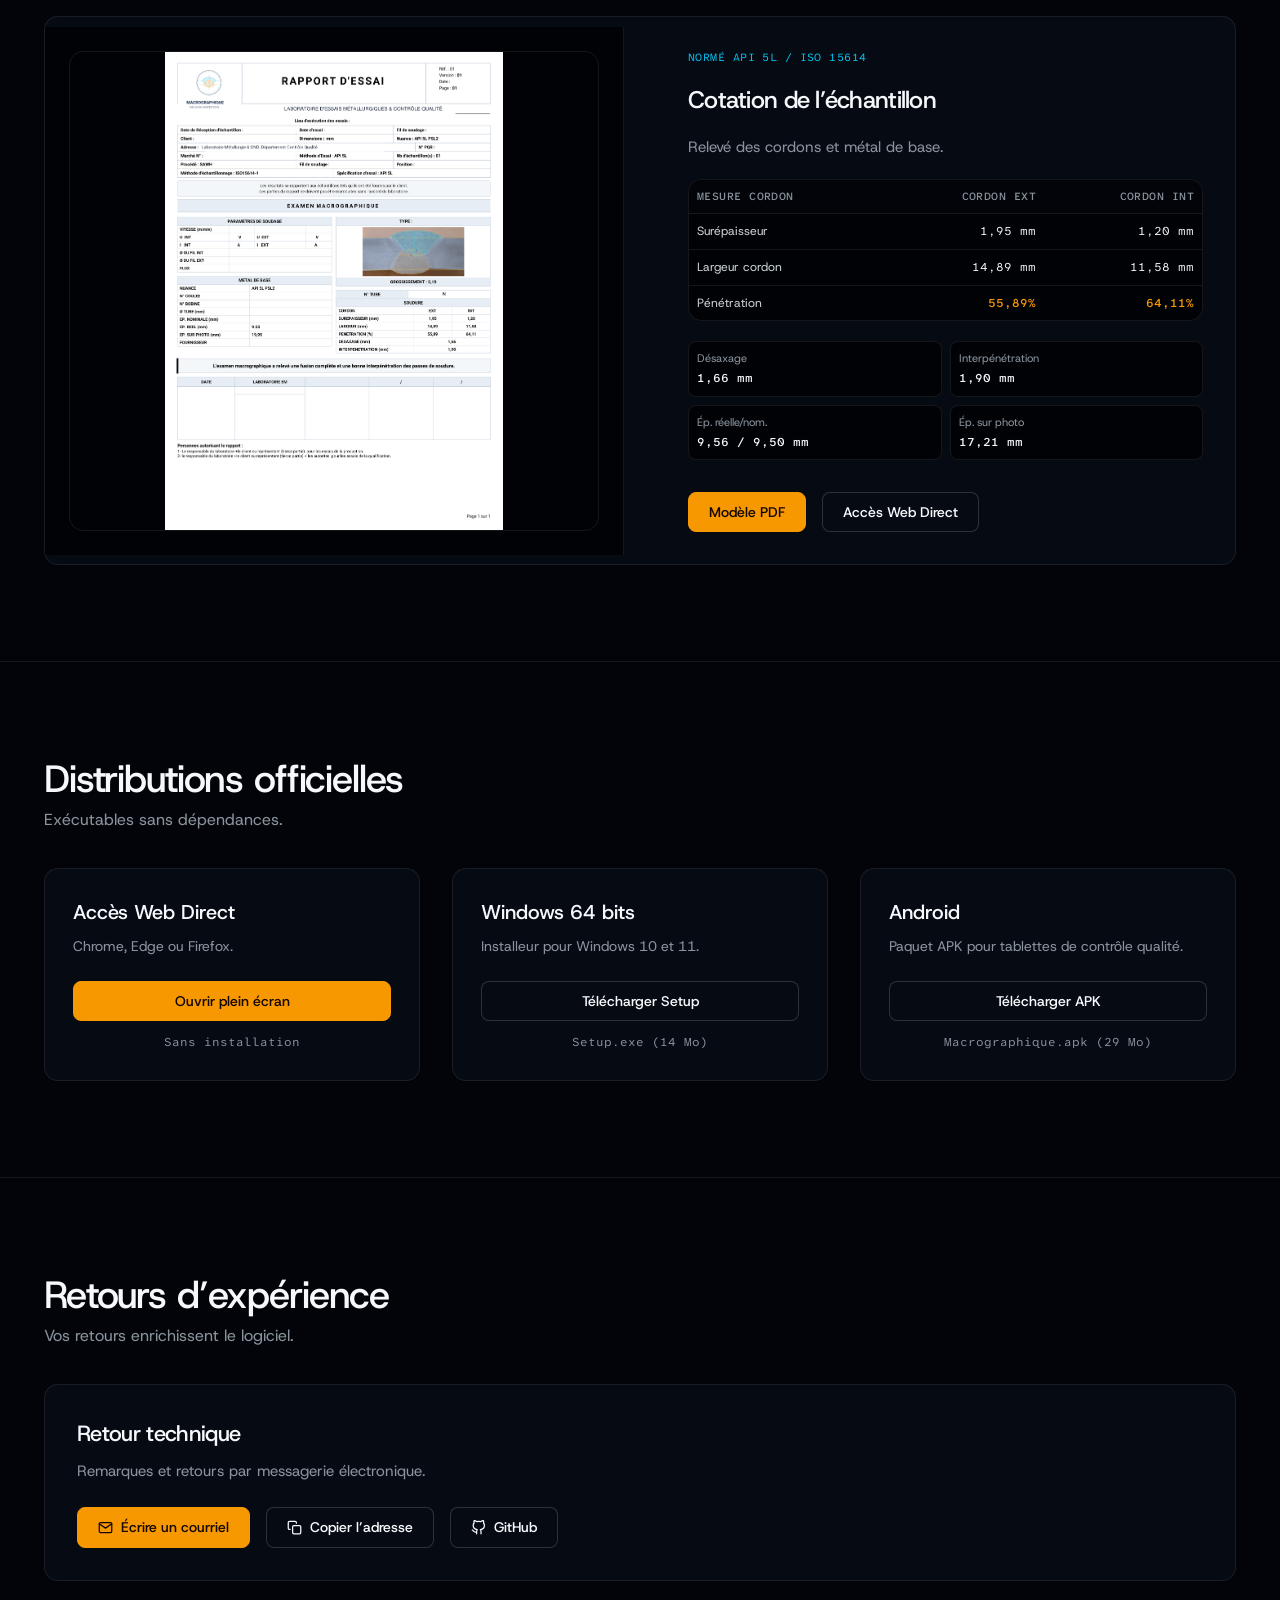
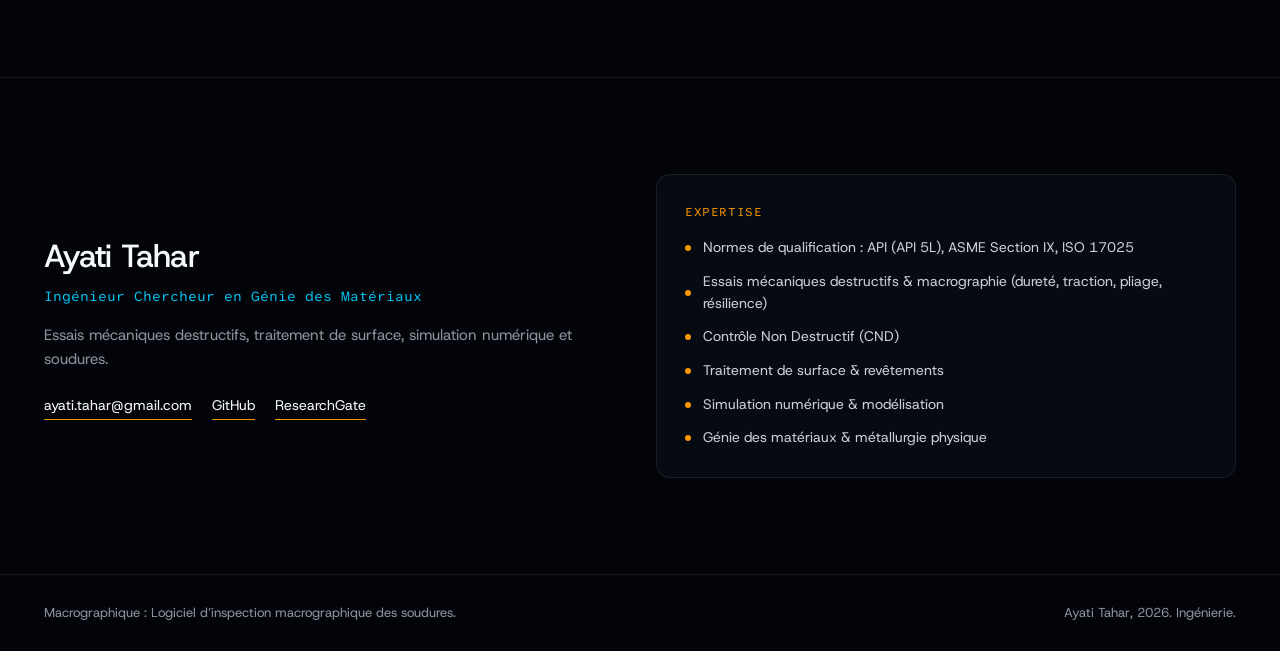
==== commit 9285654e: "fix(hero): remove hero eyebrow pill" ====
--- a/index.html
+++ b/index.html
@@ -155,11 +155,6 @@
     <section class="hero" id="inspection">
       <div class="container hero-layout">
         <div class="hero-text-block">
-          <div class="hero-eyebrow">
-            <span class="dot-live"></span>
-            Conforme API 5L, ISO 15614 et données locales
-          </div>
-
           <h1 class="hero-headline">
             La rigueur du <span style="white-space: nowrap;">procès&#8209;verbal</span> <span style="white-space: nowrap;">macrographique.</span>
           </h1>
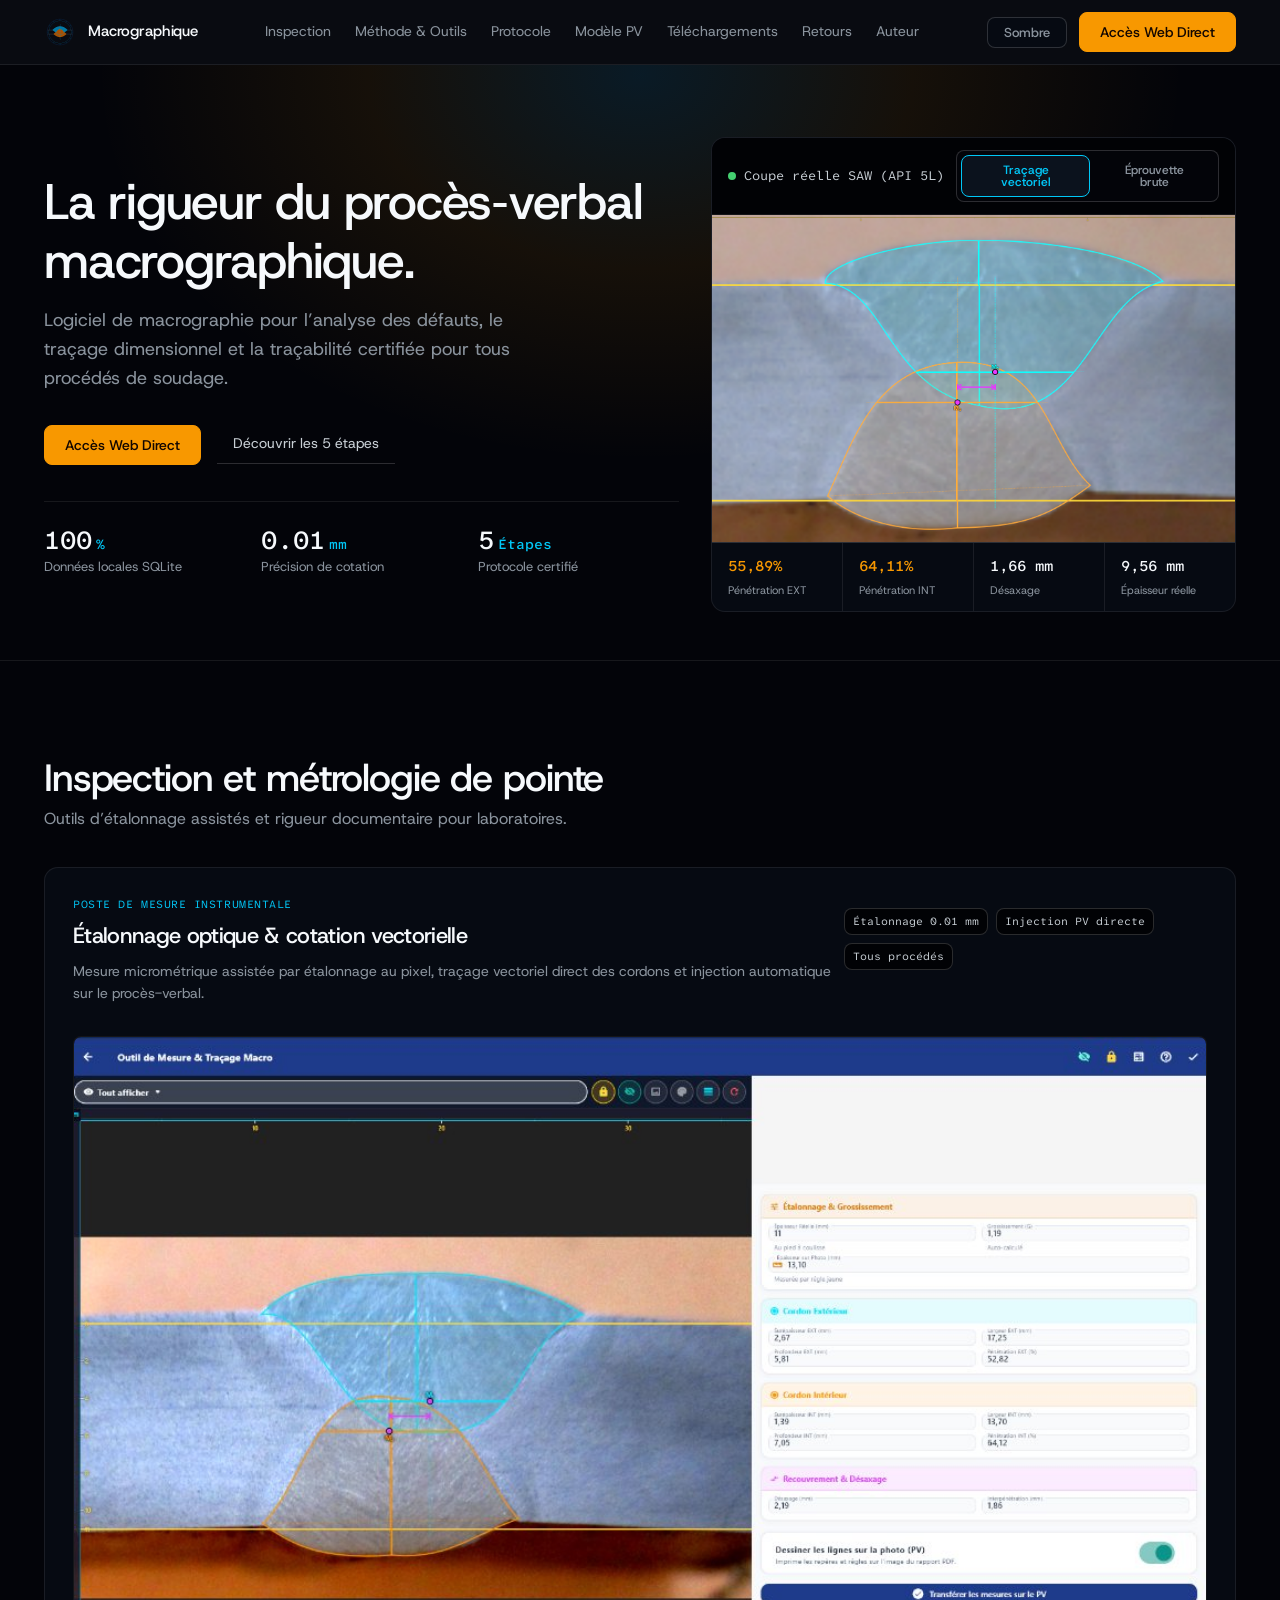
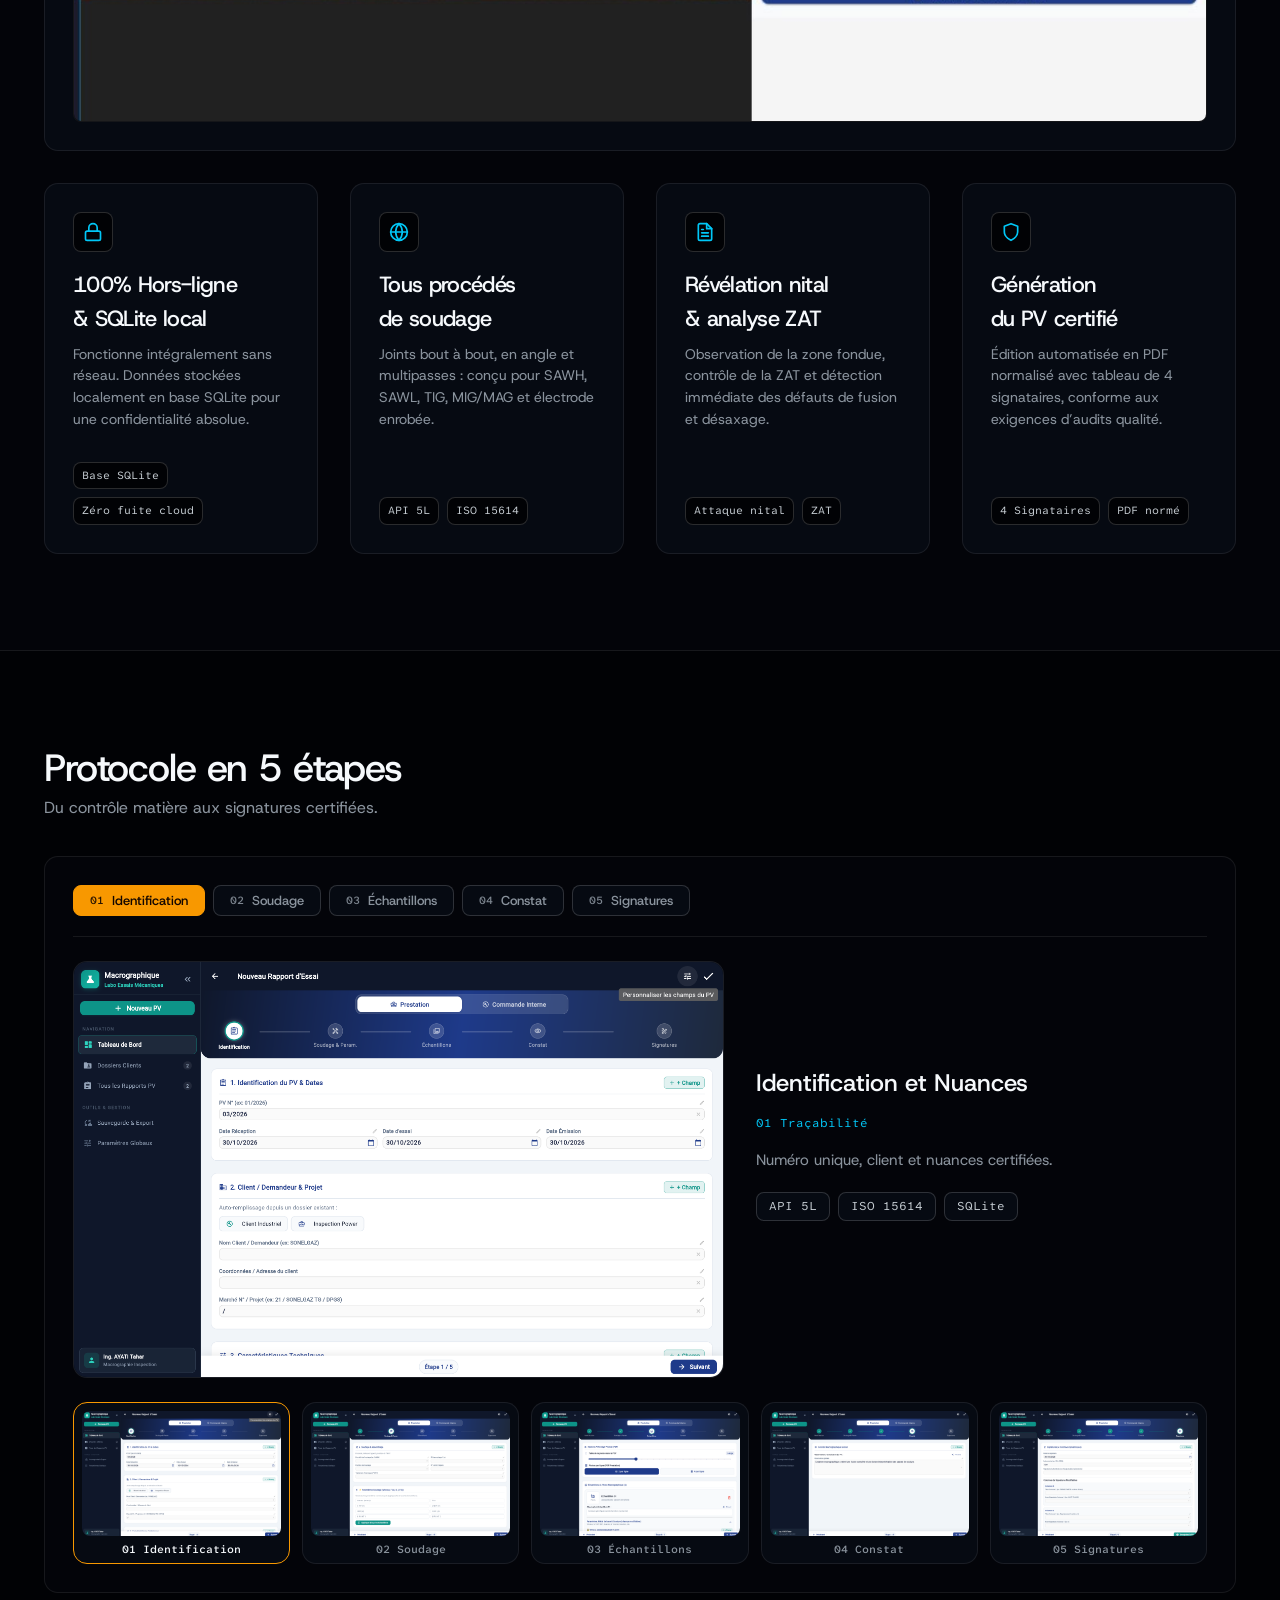
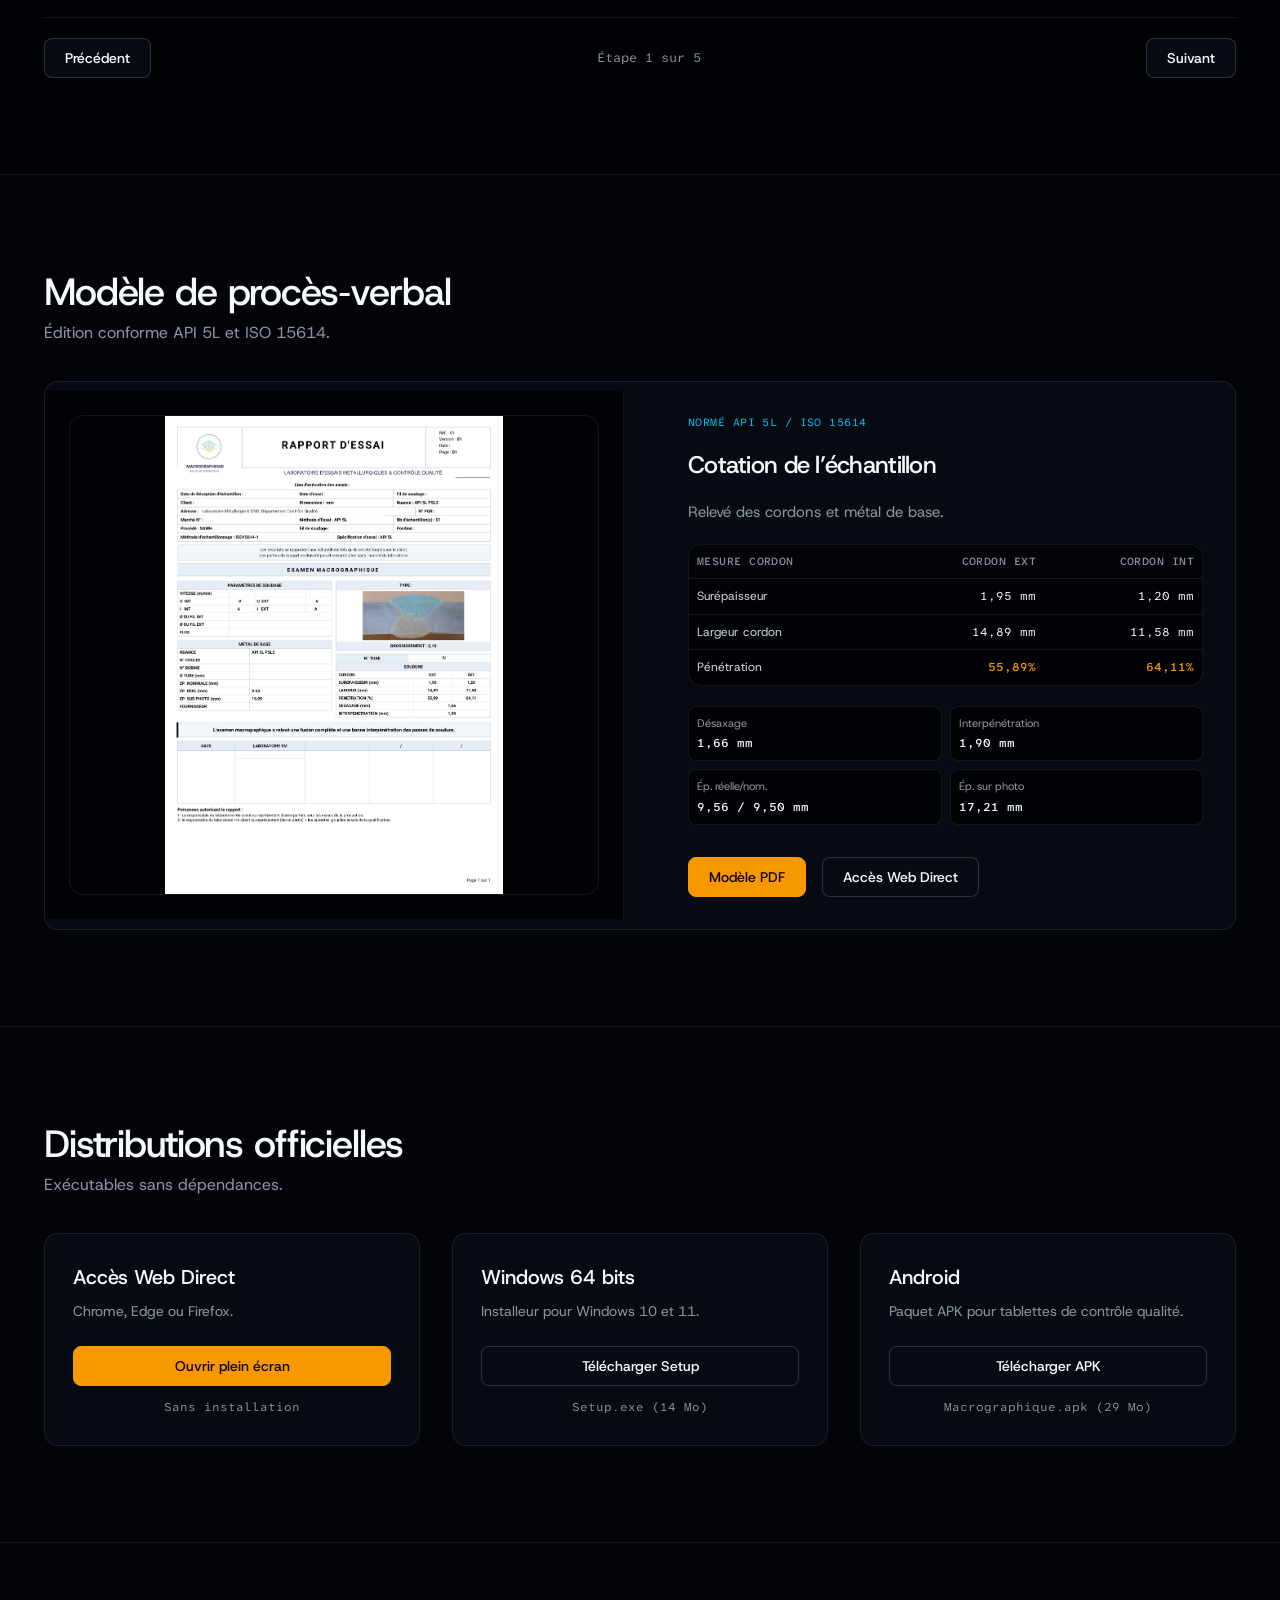
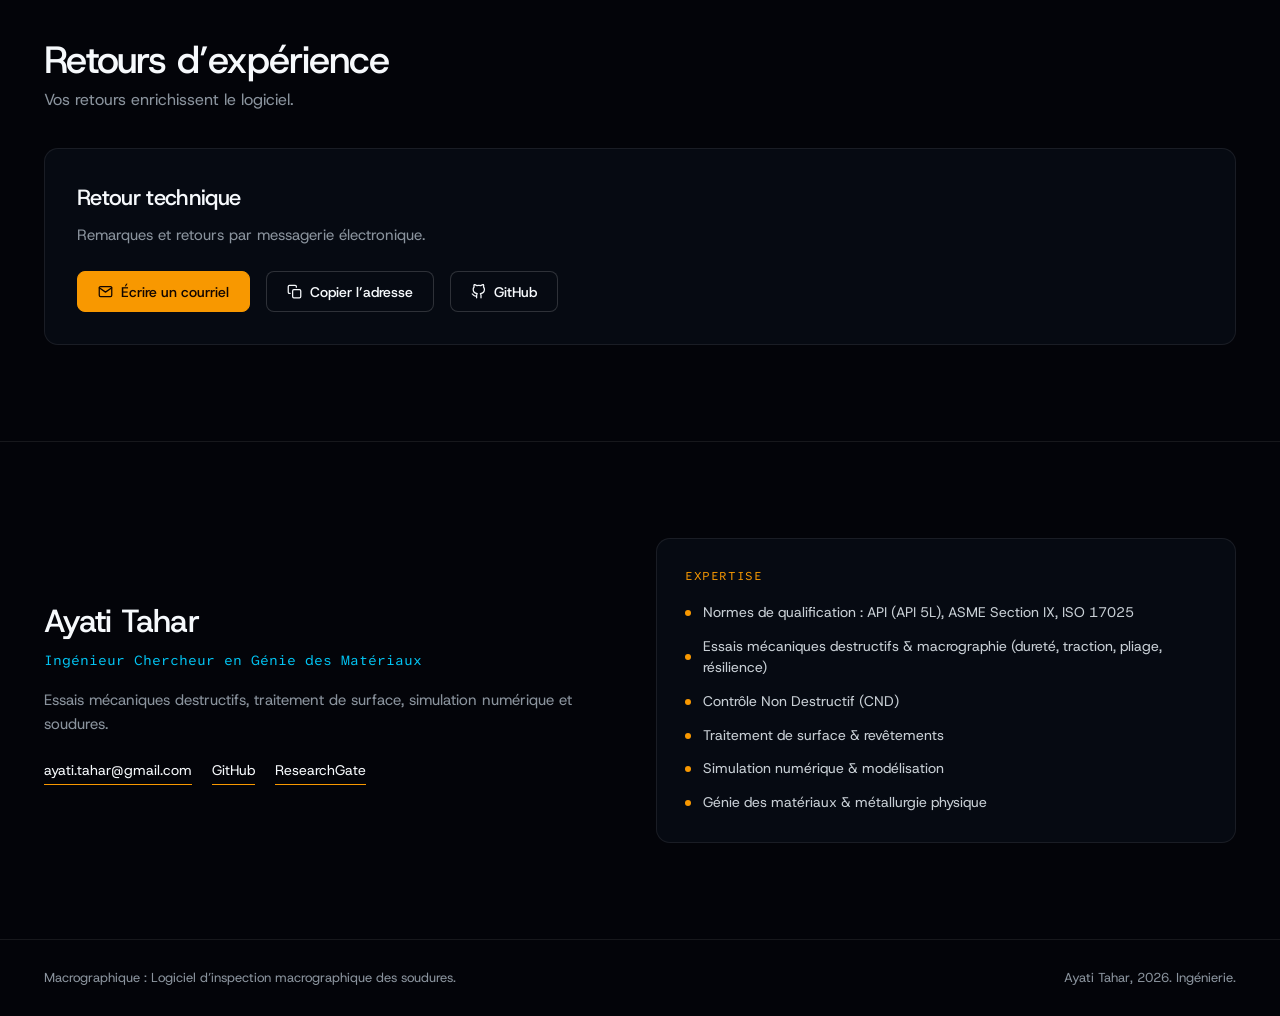
==== commit 0d61b66c: "feat(ui): redesign bento grid with full-width workstation showcase and balanced 4-column feature row" ====
--- a/index.html
+++ b/index.html
@@ -99,7 +99,7 @@
 
   <link rel="icon" type="image/png" href="favicon.png">
   <link rel="apple-touch-icon" href="favicon.png">
-  <link rel="stylesheet" href="tokens.css?v=4.1">
+  <link rel="stylesheet" href="tokens.css?v=4.2">
 </head>
 <body>
 
@@ -232,44 +232,54 @@
     <section class="bento-section" id="methode">
       <div class="container">
         <div class="section-head-simple">
-          <h2>Inspection et laboratoires</h2>
-          <p>Métrologie optique et rigueur.</p>
+          <h2>Inspection et métrologie de pointe</h2>
+          <p>Outils d’étalonnage assistés et rigueur documentaire pour laboratoires.</p>
         </div>
 
         <div class="bento-grid">
-          <!-- Carte 1 (Large format): Poste de Mesure Instrumentale -->
-          <div class="bento-card bento-card-main">
-            <div>
-              <h3>Étalonnage optique et cotation vectorielle</h3>
-              <p>Étalonnage micrométrique et tracé direct des cordons au centième.</p>
-              
-              <div class="bento-media-frame">
-                <img src="assets/poste_mesure_exact.jpg?v=2" alt="Poste de mesure macrographique" loading="lazy">
-              </div>
-            </div>
-            <div class="bento-chip-list">
-              <span class="bento-chip">Étalonnage 0.01 mm</span>
-              <span class="bento-chip">Injection PV</span>
-            </div>
-          </div>
-
-          <!-- Carte 2: Souveraineté & Base SQLite Locale -->
-          <div class="bento-card bento-card-side">
-            <div>
+          <!-- Carte Principale (Showcase Full-Width): Poste de Mesure Instrumentale -->
+          <div class="bento-card bento-card-hero">
+            <div class="bento-hero-header">
+              <div>
+                <span class="bento-badge">Poste de mesure instrumentale</span>
+                <h3>Étalonnage optique & cotation vectorielle</h3>
+                <p>Mesure micrométrique assistée par étalonnage au pixel, traçage vectoriel direct des cordons et injection automatique sur le procès-verbal.</p>
+              </div>
+              <div class="bento-chip-list">
+                <span class="bento-chip">Étalonnage 0.01 mm</span>
+                <span class="bento-chip">Injection PV directe</span>
+                <span class="bento-chip">Tous procédés</span>
+              </div>
+            </div>
+            
+            <div class="bento-media-frame">
+              <img src="assets/poste_mesure_exact.jpg?v=2" alt="Poste de mesure macrographique et traçage vectoriel" loading="lazy">
+            </div>
+          </div>
+
+          <!-- Carte 1: Souveraineté & Base SQLite Locale -->
+          <div class="bento-card bento-card-quarter">
+            <div>
+              <div class="bento-card-icon">
+                <svg width="20" height="20" viewBox="0 0 24 24" fill="none" stroke="currentColor" stroke-width="2" stroke-linecap="round" stroke-linejoin="round" aria-hidden="true"><rect x="3" y="11" width="18" height="11" rx="2" ry="2"></rect><path d="M7 11V7a5 5 0 0 1 10 0v4"></path></svg>
+              </div>
               <h3>100% Hors-ligne & SQLite local</h3>
-              <p>Données locales sans fuite cloud.</p>
+              <p>Fonctionne intégralement sans réseau. Données stockées localement en base SQLite pour une confidentialité absolue.</p>
             </div>
             <div class="bento-chip-list">
               <span class="bento-chip">Base SQLite</span>
-              <span class="bento-chip">100% Hors-ligne</span>
-            </div>
-          </div>
-
-          <!-- Carte 3: Procédés Universels -->
-          <div class="bento-card bento-card-third">
-            <div>
-              <h3>Couverture universelle des soudures</h3>
-              <p>Adapté aux joints bout à bout, en angle et multipasses : procédés SAWH, SAWL, TIG, MIG/MAG et électrode.</p>
+              <span class="bento-chip">Zéro fuite cloud</span>
+            </div>
+          </div>
+
+          <!-- Carte 2: Procédés Universels -->
+          <div class="bento-card bento-card-quarter">
+            <div>
+              <div class="bento-card-icon">
+                <svg width="20" height="20" viewBox="0 0 24 24" fill="none" stroke="currentColor" stroke-width="2" stroke-linecap="round" stroke-linejoin="round" aria-hidden="true"><circle cx="12" cy="12" r="10"></circle><line x1="2" y1="12" x2="22" y2="12"></line><path d="M12 2a15.3 15.3 0 0 1 4 10 15.3 15.3 0 0 1-4 10 15.3 15.3 0 0 1-4-10 15.3 15.3 0 0 1 4-10z"></path></svg>
+              </div>
+              <h3>Tous procédés de soudage</h3>
+              <p>Joints bout à bout, en angle et multipasses : conçu pour SAWH, SAWL, TIG, MIG/MAG et électrode enrobée.</p>
             </div>
             <div class="bento-chip-list">
               <span class="bento-chip">API 5L</span>
@@ -277,11 +287,14 @@
             </div>
           </div>
 
-          <!-- Carte 4: Métallurgie & ZAT -->
-          <div class="bento-card bento-card-third">
-            <div>
+          <!-- Carte 3: Métallurgie & ZAT -->
+          <div class="bento-card bento-card-quarter">
+            <div>
+              <div class="bento-card-icon">
+                <svg width="20" height="20" viewBox="0 0 24 24" fill="none" stroke="currentColor" stroke-width="2" stroke-linecap="round" stroke-linejoin="round" aria-hidden="true"><path d="M14 2H6a2 2 0 0 0-2 2v16a2 2 0 0 0 2 2h12a2 2 0 0 0 2-2V8z"></path><polyline points="14 2 14 8 20 8"></polyline><line x1="16" y1="13" x2="8" y2="13"></line><line x1="16" y1="17" x2="8" y2="17"></line><polyline points="10 9 9 9 8 9"></polyline></svg>
+              </div>
               <h3>Révélation nital & analyse ZAT</h3>
-              <p>Contrôle de la zone fondue, de la zone affectée thermiquement et détection des défauts d’alignement.</p>
+              <p>Observation de la zone fondue, contrôle de la ZAT et détection immédiate des défauts de fusion et désaxage.</p>
             </div>
             <div class="bento-chip-list">
               <span class="bento-chip">Attaque nital</span>
@@ -289,14 +302,17 @@
             </div>
           </div>
 
-          <!-- Carte 5: Procès-Verbal Officiel Prêt à Signer -->
-          <div class="bento-card bento-card-third">
-            <div>
-              <h3>Génération du PV officiel certifié</h3>
-              <p>Édition automatisée en format PDF normalisé, prête pour les contrôles qualité et auditeurs tiers.</p>
+          <!-- Carte 4: Procès-Verbal Officiel Prêt à Signer -->
+          <div class="bento-card bento-card-quarter">
+            <div>
+              <div class="bento-card-icon">
+                <svg width="20" height="20" viewBox="0 0 24 24" fill="none" stroke="currentColor" stroke-width="2" stroke-linecap="round" stroke-linejoin="round" aria-hidden="true"><path d="M12 22s8-4 8-10V5l-8-3-8 3v7c0 6 8 10 8 10z"></path></svg>
+              </div>
+              <h3>Génération du PV certifié</h3>
+              <p>Édition automatisée en PDF normalisé avec tableau de 4 signataires, conforme aux exigences d’audits qualité.</p>
             </div>
             <div class="bento-chip-list">
-              <span class="bento-chip">4 Signatures</span>
+              <span class="bento-chip">4 Signataires</span>
               <span class="bento-chip">PDF normé</span>
             </div>
           </div>
--- a/tokens.css
+++ b/tokens.css
@@ -679,16 +679,49 @@
   border-color: var(--color-rule-2);
 }
 
-.bento-card-main {
-  grid-column: span 8;
-}
-
-.bento-card-side {
-  grid-column: span 4;
-}
-
-.bento-card-third {
-  grid-column: span 4;
+.bento-card-hero {
+  grid-column: span 12;
+}
+
+.bento-hero-header {
+  display: flex;
+  flex-direction: column;
+  gap: 12px;
+}
+
+@media (min-width: 768px) {
+  .bento-hero-header {
+    flex-direction: row;
+    align-items: flex-start;
+    justify-content: space-between;
+  }
+}
+
+.bento-badge {
+  font-family: var(--font-outlier);
+  font-size: 11px;
+  color: var(--color-cool);
+  text-transform: uppercase;
+  letter-spacing: 0.05em;
+  margin-bottom: 6px;
+  display: block;
+}
+
+.bento-card-quarter {
+  grid-column: span 3;
+}
+
+.bento-card-icon {
+  width: 40px;
+  height: 40px;
+  border-radius: var(--radius-pill);
+  background: var(--color-paper-3);
+  border: var(--rule-hair) solid var(--color-rule-2);
+  display: flex;
+  align-items: center;
+  justify-content: center;
+  color: var(--color-cool);
+  margin-bottom: 16px;
 }
 
 .bento-card h3 {
@@ -1370,10 +1403,12 @@
     grid-template-columns: minmax(0, 1fr);
   }
 
-  .bento-card-main,
-  .bento-card-side,
-  .bento-card-third {
+  .bento-card-hero {
     grid-column: span 12;
+  }
+
+  .bento-card-quarter {
+    grid-column: span 6;
   }
 
   .macro-hud-bar {
@@ -1417,6 +1452,21 @@
   .hero-actions .btn-secondary {
     width: 100%;
     justify-content: center;
+  }
+
+  .hero-actions .hero-link {
+    width: 100%;
+    justify-content: center;
+    text-align: center;
+  }
+
+  .bento-card-hero,
+  .bento-card-quarter {
+    grid-column: span 12;
+  }
+
+  .bento-grid {
+    gap: 16px;
   }
 
   .stat-counter-bar {
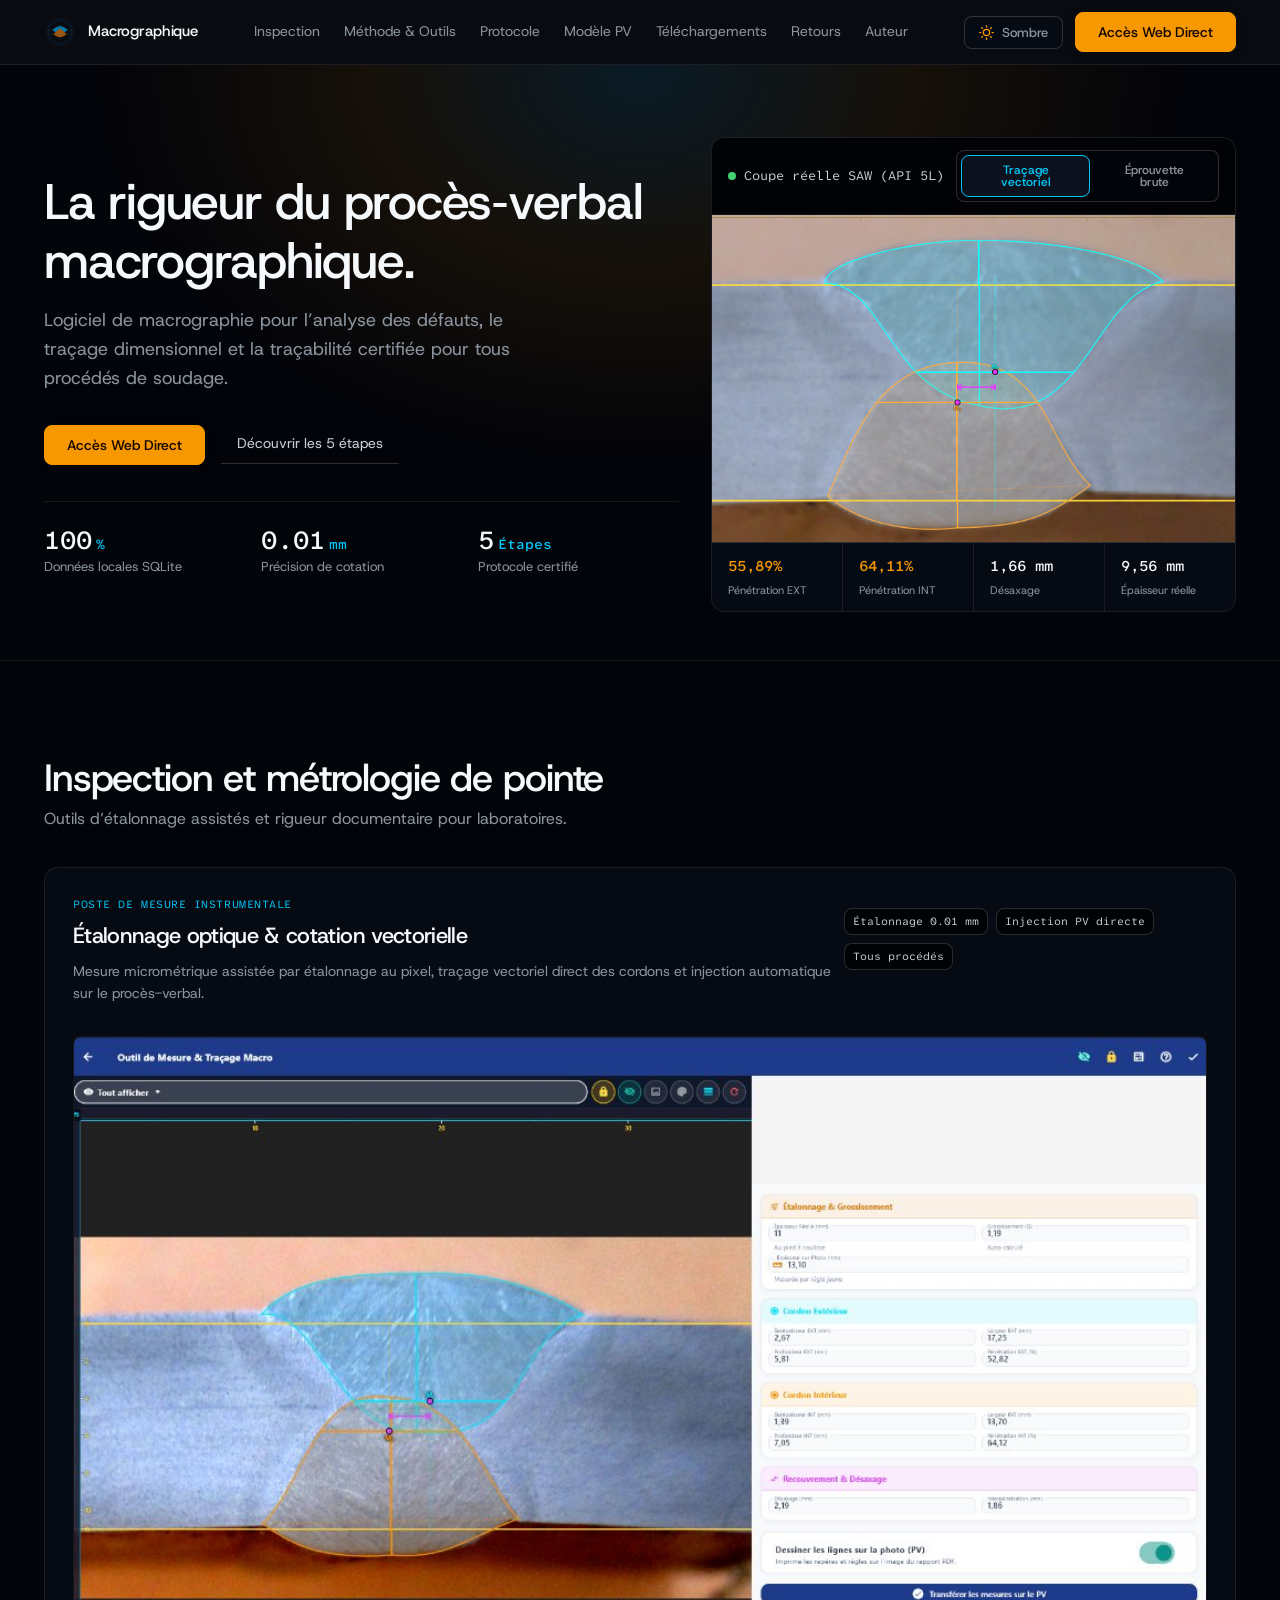
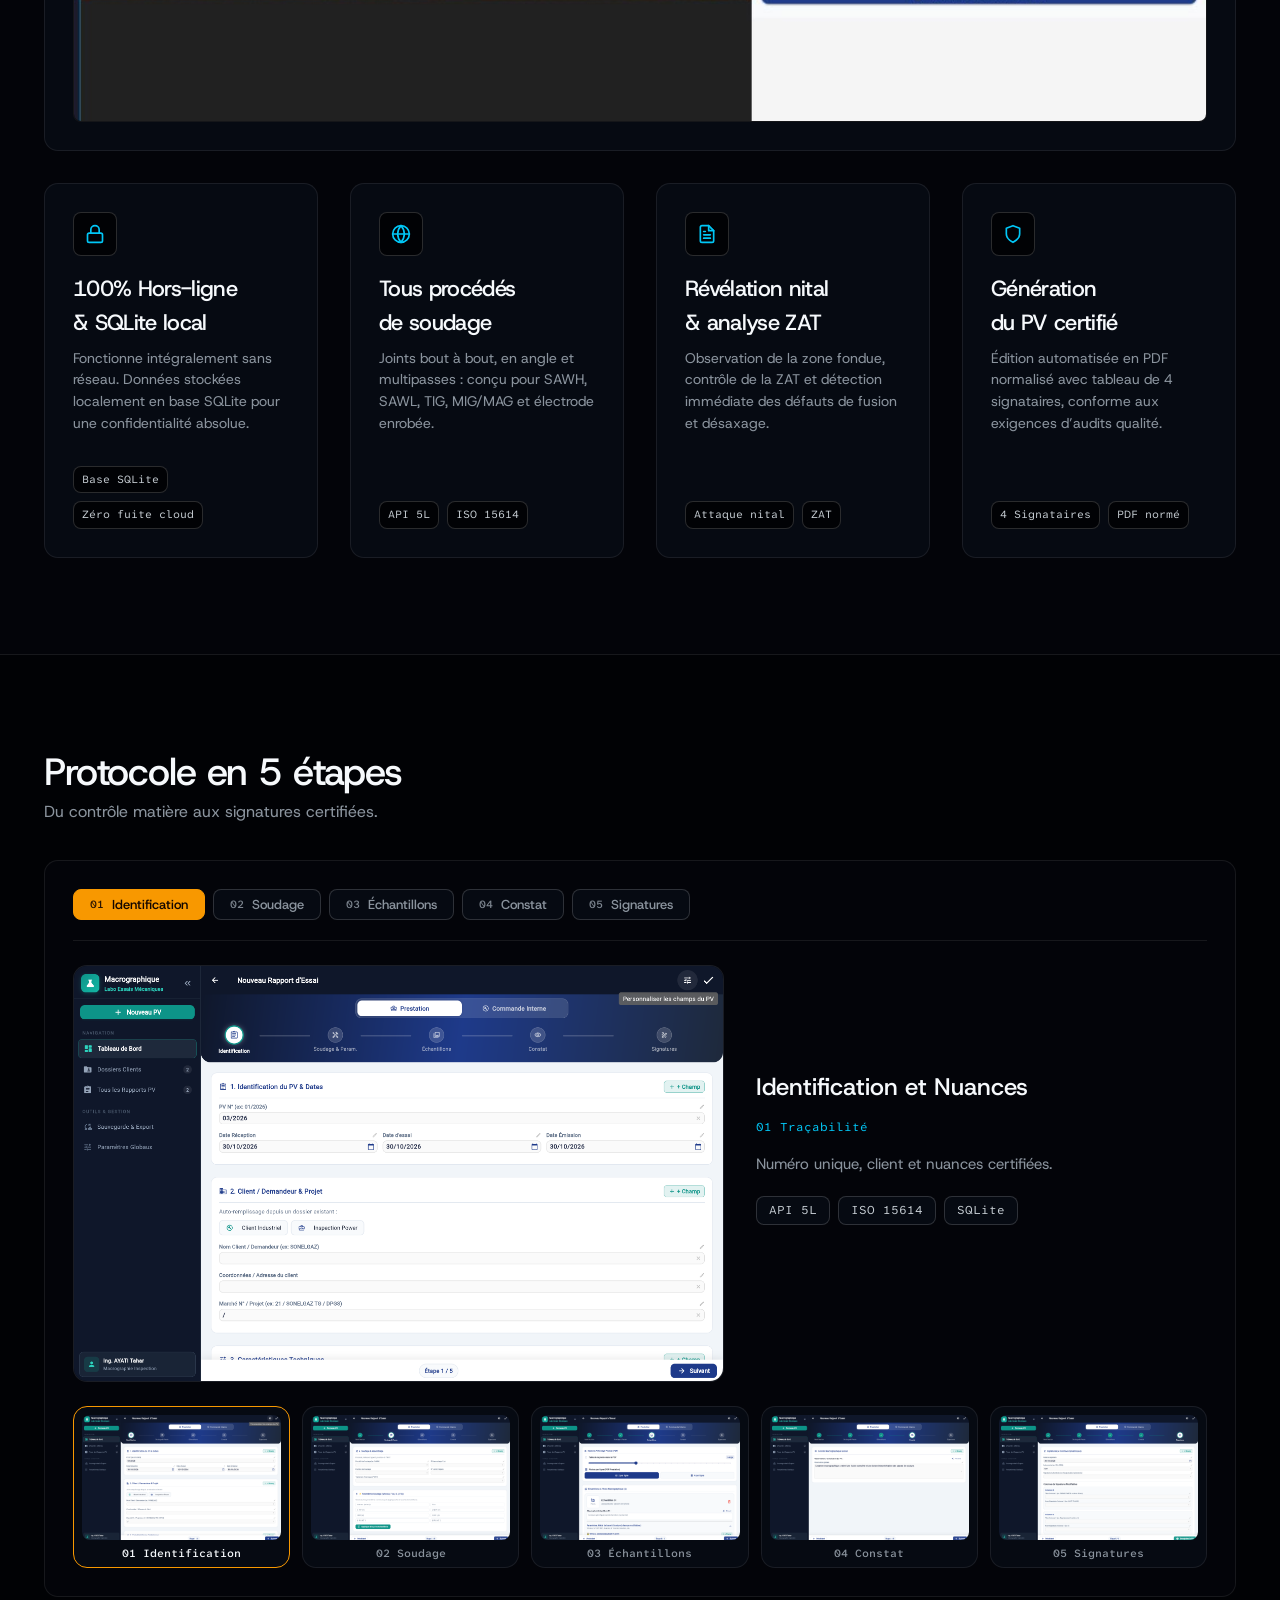
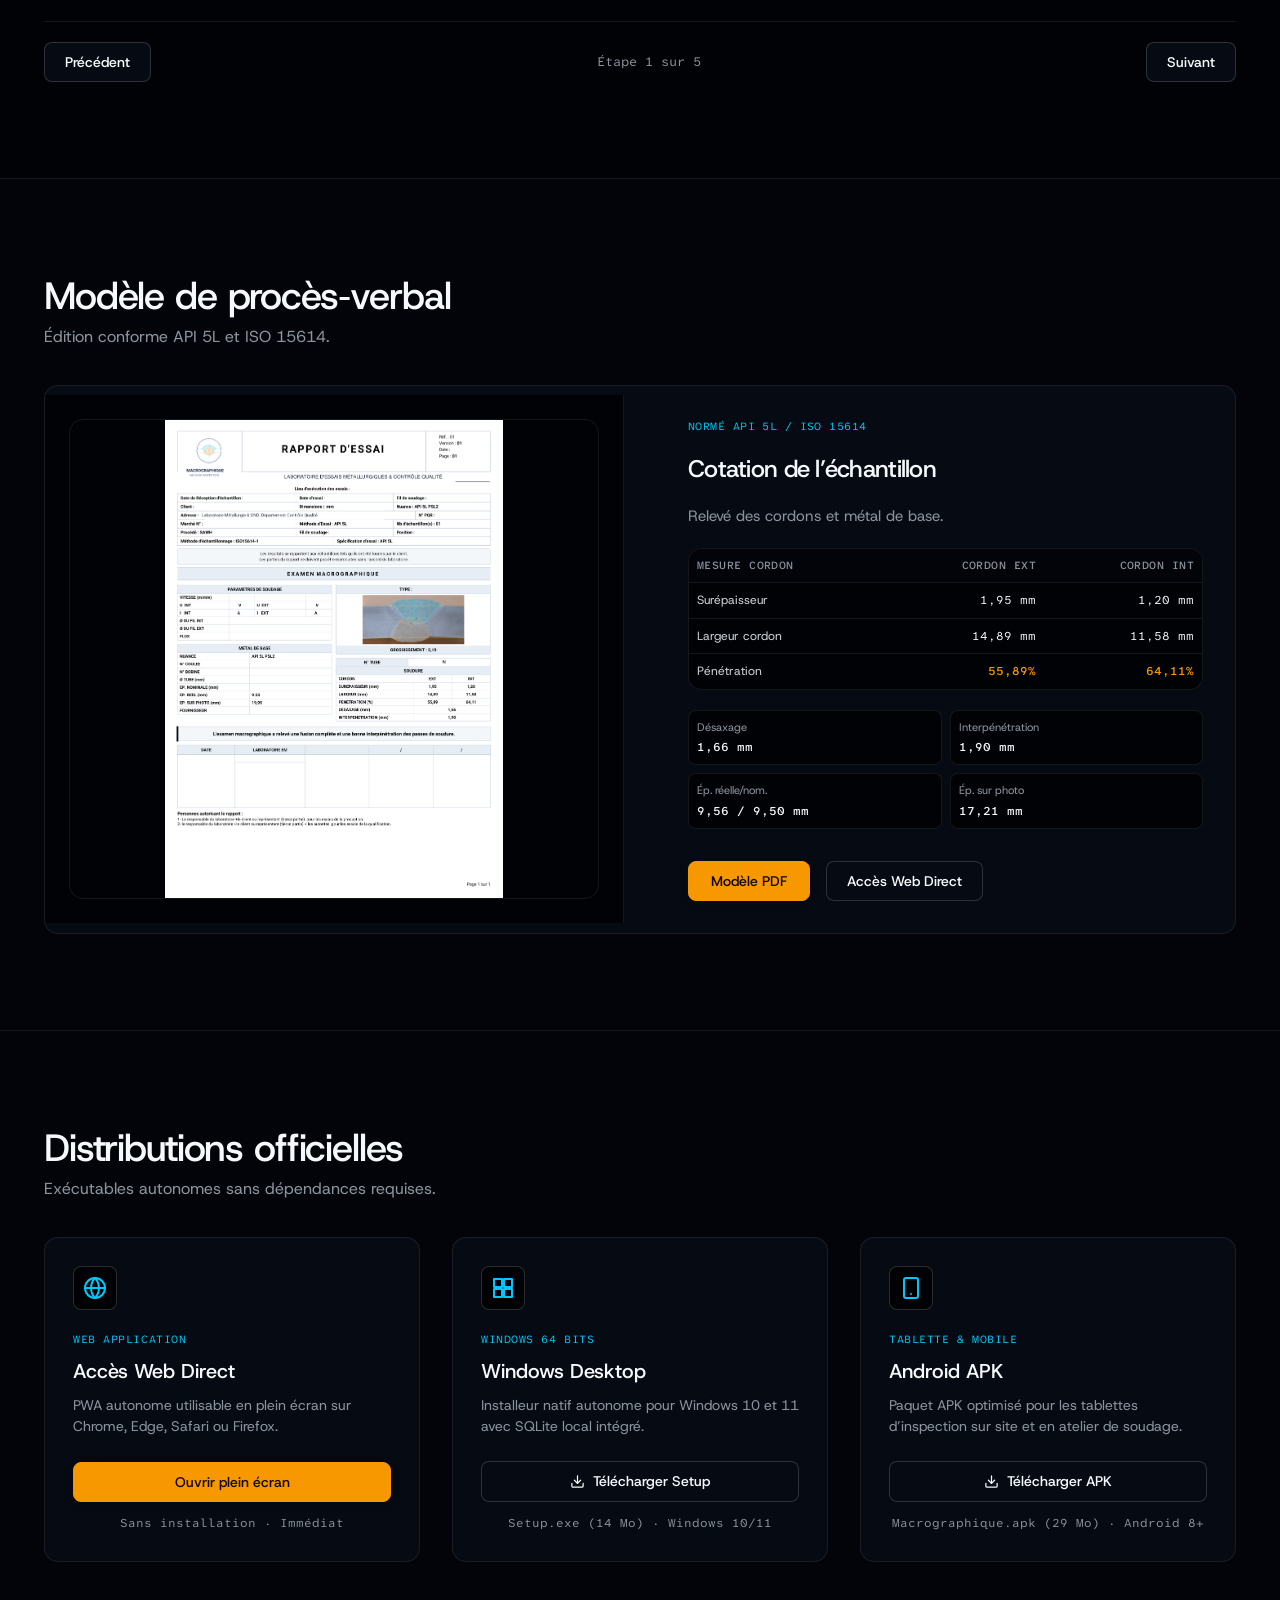
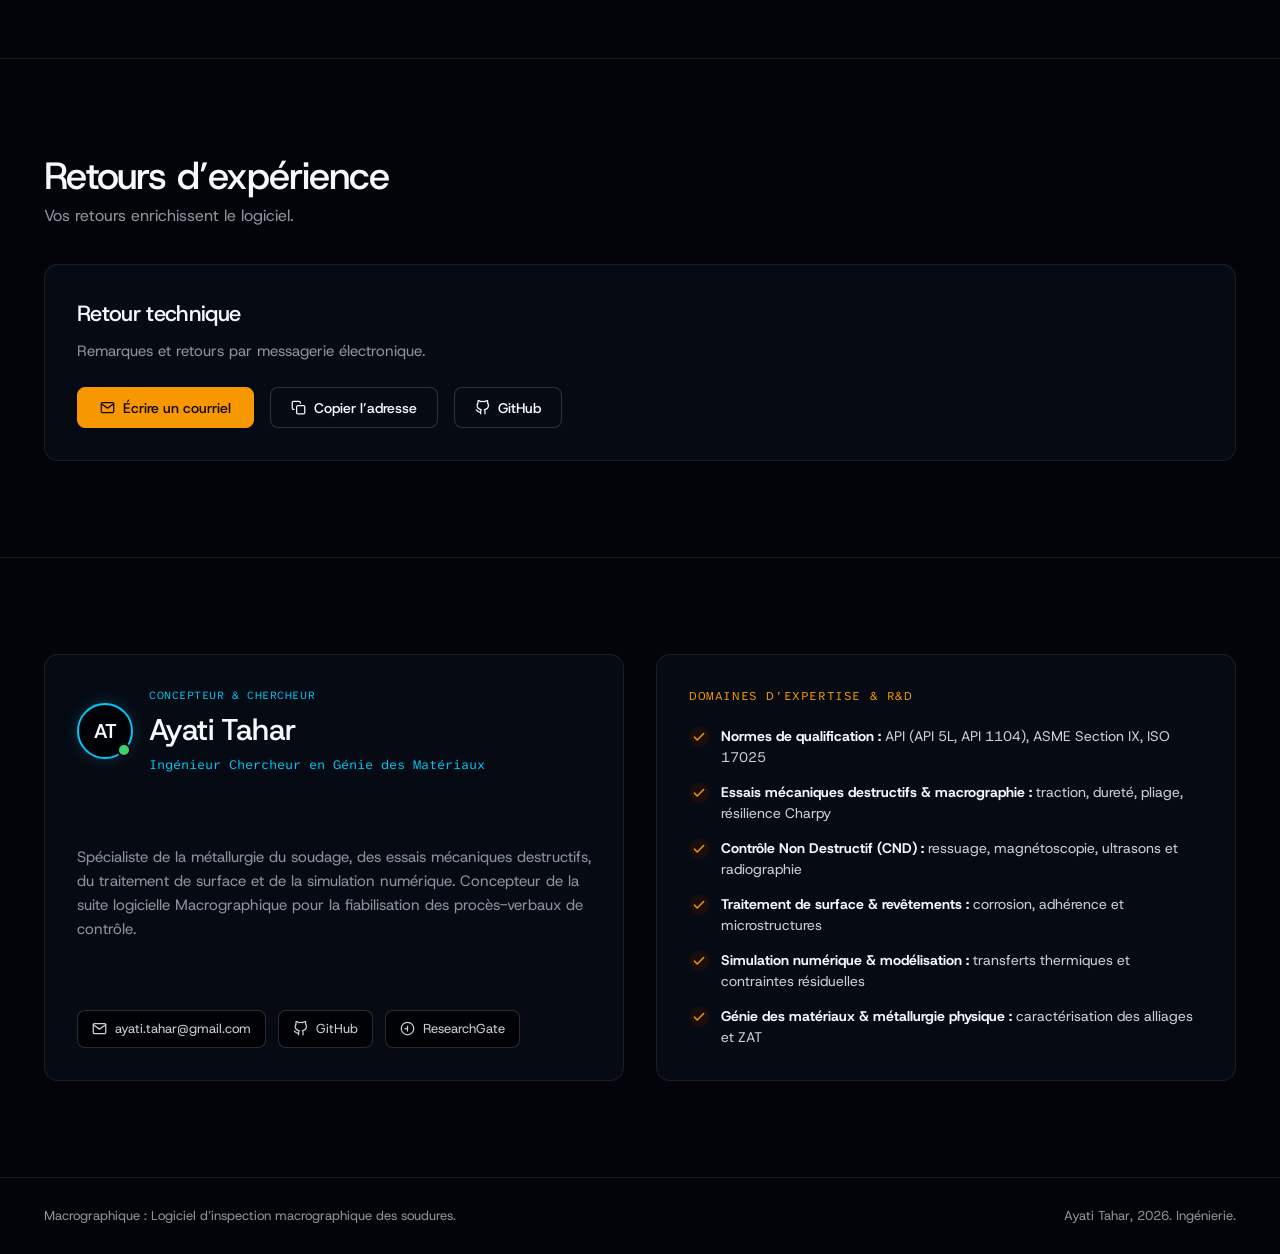
==== commit e5bb1708: "feat(ui): premium SaaS polish — hover micro-interactions, author profile card with avatar/link-pills" ====
--- a/index.html
+++ b/index.html
@@ -99,7 +99,7 @@
 
   <link rel="icon" type="image/png" href="favicon.png">
   <link rel="apple-touch-icon" href="favicon.png">
-  <link rel="stylesheet" href="tokens.css?v=4.2">
+  <link rel="stylesheet" href="tokens.css?v=5.0">
 </head>
 <body>
 
@@ -123,6 +123,10 @@
 
       <div class="nav-actions">
         <button type="button" class="theme-toggle" id="modeBtn" aria-label="Basculer entre le mode clair et sombre">
+          <span class="theme-toggle-icon" id="modeIconSvg">
+            <svg class="icon-sun" width="15" height="15" viewBox="0 0 24 24" fill="none" stroke="currentColor" stroke-width="2" stroke-linecap="round" stroke-linejoin="round" aria-hidden="true"><circle cx="12" cy="12" r="5"></circle><line x1="12" y1="1" x2="12" y2="3"></line><line x1="12" y1="21" x2="12" y2="23"></line><line x1="4.22" y1="4.22" x2="5.64" y2="5.64"></line><line x1="18.36" y1="18.36" x2="19.78" y2="19.78"></line><line x1="1" y1="12" x2="3" y2="12"></line><line x1="21" y1="12" x2="23" y2="12"></line><line x1="4.22" y1="19.78" x2="5.64" y2="18.36"></line><line x1="18.36" y1="5.64" x2="19.78" y2="4.22"></line></svg>
+            <svg class="icon-moon" width="15" height="15" viewBox="0 0 24 24" fill="none" stroke="currentColor" stroke-width="2" stroke-linecap="round" stroke-linejoin="round" aria-hidden="true"><path d="M21 12.79A9 9 0 1 1 11.21 3 7 7 0 0 0 21 12.79z"></path></svg>
+          </span>
           <span id="modeIcon">Mode</span>
         </button>
         <a href="app/index.html" target="_blank" class="btn-primary desktop-cta">Accès Web Direct</a>
@@ -490,49 +494,63 @@
       <div class="container">
         <div class="section-head-simple">
           <h2>Distributions officielles</h2>
-          <p>Exécutables sans dépendances.</p>
+          <p>Exécutables autonomes sans dépendances requises.</p>
         </div>
 
         <div class="platforms-grid">
           <!-- Web Standalone -->
           <div class="platform-card">
             <div>
+              <div class="platform-icon">
+                <svg width="24" height="24" viewBox="0 0 24 24" fill="none" stroke="currentColor" stroke-width="2" stroke-linecap="round" stroke-linejoin="round" aria-hidden="true"><circle cx="12" cy="12" r="10"></circle><line x1="2" y1="12" x2="22" y2="12"></line><path d="M12 2a15.3 15.3 0 0 1 4 10 15.3 15.3 0 0 1-4 10 15.3 15.3 0 0 1-4-10 15.3 15.3 0 0 1 4-10z"></path></svg>
+              </div>
+              <div class="platform-badge">Web Application</div>
               <h3>Accès Web Direct</h3>
-              <p>Chrome, Edge ou Firefox.</p>
+              <p>PWA autonome utilisable en plein écran sur Chrome, Edge, Safari ou Firefox.</p>
             </div>
             <div>
               <a href="app/index.html" target="_blank" class="btn-primary" style="width: 100%; justify-content: center;">
                 Ouvrir plein écran
               </a>
-              <div class="foot-meta">Sans installation</div>
+              <div class="foot-meta">Sans installation · Immédiat</div>
             </div>
           </div>
 
           <!-- Windows -->
           <div class="platform-card">
             <div>
-              <h3>Windows 64 bits</h3>
-              <p>Installeur pour Windows 10 et 11.</p>
+              <div class="platform-icon">
+                <svg width="24" height="24" viewBox="0 0 24 24" fill="none" stroke="currentColor" stroke-width="2" stroke-linecap="round" stroke-linejoin="round" aria-hidden="true"><rect x="3" y="3" width="8" height="8"></rect><rect x="13" y="3" width="8" height="8"></rect><rect x="3" y="13" width="8" height="8"></rect><rect x="13" y="13" width="8" height="8"></rect></svg>
+              </div>
+              <div class="platform-badge">Windows 64 bits</div>
+              <h3>Windows Desktop</h3>
+              <p>Installeur natif autonome pour Windows 10 et 11 avec SQLite local intégré.</p>
             </div>
             <div>
               <a href="downloads/Macrographique-Setup.exe" download class="btn-secondary" style="width: 100%; justify-content: center;">
-                Télécharger Setup
+                <svg width="15" height="15" viewBox="0 0 24 24" fill="none" stroke="currentColor" stroke-width="2" stroke-linecap="round" stroke-linejoin="round" aria-hidden="true"><path d="M21 15v4a2 2 0 0 1-2 2H5a2 2 0 0 1-2-2v-4"></path><polyline points="7 10 12 15 17 10"></polyline><line x1="12" y1="15" x2="12" y2="3"></line></svg>
+                <span>Télécharger Setup</span>
               </a>
-              <div class="foot-meta">Setup.exe (14 Mo)</div>
+              <div class="foot-meta">Setup.exe (14 Mo) · Windows 10/11</div>
             </div>
           </div>
 
           <!-- Android -->
           <div class="platform-card">
             <div>
-              <h3>Android</h3>
-              <p>Paquet APK pour tablettes de contrôle qualité.</p>
+              <div class="platform-icon">
+                <svg width="24" height="24" viewBox="0 0 24 24" fill="none" stroke="currentColor" stroke-width="2" stroke-linecap="round" stroke-linejoin="round" aria-hidden="true"><rect x="5" y="2" width="14" height="20" rx="2" ry="2"></rect><line x1="12" y1="18" x2="12.01" y2="18"></line></svg>
+              </div>
+              <div class="platform-badge">Tablette & Mobile</div>
+              <h3>Android APK</h3>
+              <p>Paquet APK optimisé pour les tablettes d’inspection sur site et en atelier de soudage.</p>
             </div>
             <div>
               <a href="downloads/Macrographique.apk" download class="btn-secondary" style="width: 100%; justify-content: center;">
-                Télécharger APK
+                <svg width="15" height="15" viewBox="0 0 24 24" fill="none" stroke="currentColor" stroke-width="2" stroke-linecap="round" stroke-linejoin="round" aria-hidden="true"><path d="M21 15v4a2 2 0 0 1-2 2H5a2 2 0 0 1-2-2v-4"></path><polyline points="7 10 12 15 17 10"></polyline><line x1="12" y1="15" x2="12" y2="3"></line></svg>
+                <span>Télécharger APK</span>
               </a>
-              <div class="foot-meta">Macrographique.apk (29 Mo)</div>
+              <div class="foot-meta">Macrographique.apk (29 Mo) · Android 8+</div>
             </div>
           </div>
         </div>
@@ -575,28 +593,90 @@
     <!-- SECTION AUTEUR & RECHERCHE : AYATI TAHAR -->
     <section class="author-section" id="auteur">
       <div class="container author-grid">
-        <div>
-          <h2 class="author-name">Ayati Tahar</h2>
-          <div class="author-discipline">Ingénieur Chercheur en Génie des Matériaux</div>
+        <div class="author-profile-card">
+          <div class="author-header">
+            <div class="author-avatar" aria-label="Ayati Tahar Initiales">
+              <span>AT</span>
+              <span class="author-verified-dot" title="Auteur certifié"></span>
+            </div>
+            <div>
+              <div class="author-badge-header">Concepteur & Chercheur</div>
+              <h2 class="author-name">Ayati Tahar</h2>
+              <div class="author-discipline">Ingénieur Chercheur en Génie des Matériaux</div>
+            </div>
+          </div>
+
           <p class="author-text">
-            Essais mécaniques destructifs, traitement de surface, simulation numérique et soudures.
+            Spécialiste de la métallurgie du soudage, des essais mécaniques destructifs, du traitement de surface et de la simulation numérique. Concepteur de la suite logicielle Macrographique pour la fiabilisation des procès-verbaux de contrôle.
           </p>
+
           <div class="author-links">
-            <a href="mailto:ayati.tahar@gmail.com">ayati.tahar@gmail.com</a>
-            <a href="https://github.com/tahaarrr" target="_blank" rel="noopener noreferrer">GitHub</a>
-            <a href="https://www.researchgate.net/profile/Tahar-Ayati" target="_blank" rel="noopener noreferrer">ResearchGate</a>
+            <a href="mailto:ayati.tahar@gmail.com" class="author-link-pill" aria-label="Envoyer un courriel à Ayati Tahar">
+              <svg width="15" height="15" viewBox="0 0 24 24" fill="none" stroke="currentColor" stroke-width="2" stroke-linecap="round" stroke-linejoin="round" aria-hidden="true"><path d="M4 4h16c1.1 0 2 .9 2 2v12c0 1.1-.9 2-2 2H4c-1.1 0-2-.9-2-2V6c0-1.1.9-2 2-2z"></path><polyline points="22,6 12,13 2,6"></polyline></svg>
+              <span>ayati.tahar@gmail.com</span>
+            </a>
+            <a href="https://github.com/tahaarrr" target="_blank" rel="noopener noreferrer" class="author-link-pill" aria-label="Profil GitHub de Tahar Ayati">
+              <svg width="15" height="15" viewBox="0 0 24 24" fill="none" stroke="currentColor" stroke-width="2" stroke-linecap="round" stroke-linejoin="round" aria-hidden="true"><path d="M9 19c-5 1.5-5-2.5-7-3m14 6v-3.87a3.37 3.37 0 0 0-.94-2.61c3.14-.35 6.44-1.54 6.44-7A5.44 5.44 0 0 0 20 4.77 5.07 5.07 0 0 0 19.91 1S18.73.65 16 2.48a13.38 13.38 0 0 0-7 0C6.27.65 5.09 1 5.09 1A5.07 5.07 0 0 0 5 4.77a5.44 5.44 0 0 0-1.5 3.78c0 5.42 3.3 6.61 6.44 7A3.37 3.37 0 0 0 9 18.13V22"></path></svg>
+              <span>GitHub</span>
+            </a>
+            <a href="https://www.researchgate.net/profile/Tahar-Ayati" target="_blank" rel="noopener noreferrer" class="author-link-pill" aria-label="Profil ResearchGate de Tahar Ayati">
+              <svg width="15" height="15" viewBox="0 0 24 24" fill="none" stroke="currentColor" stroke-width="2" stroke-linecap="round" stroke-linejoin="round" aria-hidden="true"><circle cx="12" cy="12" r="10"></circle><path d="M8 12h4"></path><path d="M12 8v8"></path></svg>
+              <span>ResearchGate</span>
+            </a>
           </div>
         </div>
 
         <div class="author-details-box">
-          <div class="section-label">Expertise</div>
-          <ul>
-            <li>Normes de qualification : API (API 5L), ASME Section IX, ISO 17025</li>
-            <li>Essais mécaniques destructifs & macrographie (dureté, traction, pliage, résilience)</li>
-            <li>Contrôle Non Destructif (CND)</li>
-            <li>Traitement de surface & revêtements</li>
-            <li>Simulation numérique & modélisation</li>
-            <li>Génie des matériaux & métallurgie physique</li>
+          <div class="section-label">Domaines d’Expertise & R&D</div>
+          <ul class="author-skills-list">
+            <li>
+              <div class="skill-check-icon">
+                <svg width="14" height="14" viewBox="0 0 24 24" fill="none" stroke="currentColor" stroke-width="2.5" stroke-linecap="round" stroke-linejoin="round" aria-hidden="true"><polyline points="20 6 9 17 4 12"></polyline></svg>
+              </div>
+              <div>
+                <strong>Normes de qualification :</strong> API (API 5L, API 1104), ASME Section IX, ISO 17025
+              </div>
+            </li>
+            <li>
+              <div class="skill-check-icon">
+                <svg width="14" height="14" viewBox="0 0 24 24" fill="none" stroke="currentColor" stroke-width="2.5" stroke-linecap="round" stroke-linejoin="round" aria-hidden="true"><polyline points="20 6 9 17 4 12"></polyline></svg>
+              </div>
+              <div>
+                <strong>Essais mécaniques destructifs & macrographie :</strong> traction, dureté, pliage, résilience Charpy
+              </div>
+            </li>
+            <li>
+              <div class="skill-check-icon">
+                <svg width="14" height="14" viewBox="0 0 24 24" fill="none" stroke="currentColor" stroke-width="2.5" stroke-linecap="round" stroke-linejoin="round" aria-hidden="true"><polyline points="20 6 9 17 4 12"></polyline></svg>
+              </div>
+              <div>
+                <strong>Contrôle Non Destructif (CND) :</strong> ressuage, magnétoscopie, ultrasons et radiographie
+              </div>
+            </li>
+            <li>
+              <div class="skill-check-icon">
+                <svg width="14" height="14" viewBox="0 0 24 24" fill="none" stroke="currentColor" stroke-width="2.5" stroke-linecap="round" stroke-linejoin="round" aria-hidden="true"><polyline points="20 6 9 17 4 12"></polyline></svg>
+              </div>
+              <div>
+                <strong>Traitement de surface & revêtements :</strong> corrosion, adhérence et microstructures
+              </div>
+            </li>
+            <li>
+              <div class="skill-check-icon">
+                <svg width="14" height="14" viewBox="0 0 24 24" fill="none" stroke="currentColor" stroke-width="2.5" stroke-linecap="round" stroke-linejoin="round" aria-hidden="true"><polyline points="20 6 9 17 4 12"></polyline></svg>
+              </div>
+              <div>
+                <strong>Simulation numérique & modélisation :</strong> transferts thermiques et contraintes résiduelles
+              </div>
+            </li>
+            <li>
+              <div class="skill-check-icon">
+                <svg width="14" height="14" viewBox="0 0 24 24" fill="none" stroke="currentColor" stroke-width="2.5" stroke-linecap="round" stroke-linejoin="round" aria-hidden="true"><polyline points="20 6 9 17 4 12"></polyline></svg>
+              </div>
+              <div>
+                <strong>Génie des matériaux & métallurgie physique :</strong> caractérisation des alliages et ZAT
+              </div>
+            </li>
           </ul>
         </div>
       </div>
@@ -628,11 +708,13 @@
       // 1. Theme Toggle
       var modeBtn = document.getElementById('modeBtn');
       var modeIcon = document.getElementById('modeIcon');
+      var modeIconSvg = document.getElementById('modeIconSvg');
 
       function updateLabel() {
         var isDark = document.documentElement.dataset.mode === 'dark' ||
           (!document.documentElement.dataset.mode && window.matchMedia('(prefers-color-scheme: dark)').matches);
         modeIcon.textContent = isDark ? 'Clair' : 'Sombre';
+        // Update SVG visibility via data-mode (handled by CSS)
       }
 
       updateLabel();
--- a/tokens.css
+++ b/tokens.css
@@ -253,19 +253,49 @@
   background: var(--color-paper-2);
   color: var(--color-muted);
   border: var(--rule-hair) solid var(--color-rule-2);
-  padding: 8px 16px;
+  padding: 8px 14px;
   border-radius: var(--radius-pill);
   cursor: pointer;
   display: inline-flex;
   align-items: center;
   gap: 8px;
   font-size: 13px;
-  transition: color var(--dur-short) var(--ease-out), border-color var(--dur-short) var(--ease-out);
+  touch-action: manipulation;
+  transition: color var(--dur-short) var(--ease-out), border-color var(--dur-short) var(--ease-out), background-color var(--dur-short) var(--ease-out);
 }
 
 .theme-toggle:hover {
   color: var(--color-ink);
   border-color: var(--color-rule);
+  background: var(--color-paper-elevated);
+}
+
+.theme-toggle-icon {
+  display: inline-flex;
+  align-items: center;
+  justify-content: center;
+}
+
+.theme-toggle-icon svg {
+  display: block;
+}
+
+:root:not([data-mode="light"]) .theme-toggle-icon .icon-moon {
+  display: none;
+}
+
+:root:not([data-mode="light"]) .theme-toggle-icon .icon-sun {
+  display: block;
+  color: var(--color-accent);
+}
+
+[data-mode="light"] .theme-toggle-icon .icon-sun {
+  display: none;
+}
+
+[data-mode="light"] .theme-toggle-icon .icon-moon {
+  display: block;
+  color: var(--color-cool);
 }
 
 .mobile-toggle {
@@ -276,10 +306,16 @@
   height: 40px;
   border-radius: var(--radius-pill);
   cursor: pointer;
-  padding: 8px;
+  padding: 10px 8px;
   flex-direction: column;
   justify-content: center;
-  gap: 8px;
+  gap: 6px;
+  touch-action: manipulation;
+  transition: border-color var(--dur-short) var(--ease-out);
+}
+
+.mobile-toggle:hover {
+  border-color: var(--color-rule);
 }
 
 .mobile-toggle span {
@@ -288,7 +324,15 @@
   height: 2px;
   background: var(--color-ink);
   border-radius: 1px;
-  transition: transform var(--dur-short) var(--ease-out);
+  transition: transform 200ms var(--ease-out), opacity 200ms var(--ease-out);
+}
+
+.mobile-toggle[aria-expanded="true"] span:first-child {
+  transform: translateY(4px) rotate(45deg);
+}
+
+.mobile-toggle[aria-expanded="true"] span:last-child {
+  transform: translateY(-4px) rotate(-45deg);
 }
 
 .mobile-drawer {
@@ -325,17 +369,25 @@
   gap: 8px;
   background: var(--color-accent);
   color: var(--color-accent-ink);
-  padding: 12px 20px;
+  padding: 12px 22px;
   border-radius: var(--radius-pill);
   border: var(--rule-hair) solid var(--color-accent);
   cursor: pointer;
   white-space: nowrap;
   font-weight: 500;
-  transition: opacity var(--dur-short) var(--ease-out);
+  box-shadow: 0 2px 10px rgba(0, 0, 0, 0.15);
+  touch-action: manipulation;
+  transition: opacity var(--dur-short) var(--ease-out), transform var(--dur-short) var(--ease-out), box-shadow var(--dur-short) var(--ease-out);
 }
 
 .btn-primary:hover {
-  opacity: 0.92;
+  opacity: 0.94;
+  transform: translateY(-1px);
+  box-shadow: 0 4px 14px rgba(0, 0, 0, 0.22);
+}
+
+.btn-primary:active {
+  transform: translateY(1px);
 }
 
 .btn-secondary {
@@ -349,12 +401,18 @@
   border: var(--rule-hair) solid var(--color-rule-2);
   cursor: pointer;
   white-space: nowrap;
-  transition: border-color var(--dur-short) var(--ease-out), background-color var(--dur-short) var(--ease-out);
+  touch-action: manipulation;
+  transition: border-color var(--dur-short) var(--ease-out), background-color var(--dur-short) var(--ease-out), transform var(--dur-short) var(--ease-out);
 }
 
 .btn-secondary:hover {
-  background: var(--color-paper-3);
+  background: var(--color-paper-elevated);
   border-color: var(--color-rule);
+  transform: translateY(-1px);
+}
+
+.btn-secondary:active {
+  transform: translateY(1px);
 }
 
 .hero-link {
@@ -672,11 +730,13 @@
   gap: 20px;
   position: relative;
   overflow: hidden;
-  transition: border-color var(--dur-short) var(--ease-out);
+  transition: border-color var(--dur-short) var(--ease-out), transform var(--dur-short) var(--ease-out), box-shadow var(--dur-short) var(--ease-out);
 }
 
 .bento-card:hover {
   border-color: var(--color-rule-2);
+  transform: translateY(-2px);
+  box-shadow: 0 12px 30px -10px rgba(0, 0, 0, 0.35);
 }
 
 .bento-card-hero {
@@ -712,8 +772,8 @@
 }
 
 .bento-card-icon {
-  width: 40px;
-  height: 40px;
+  width: 44px;
+  height: 44px;
   border-radius: var(--radius-pill);
   background: var(--color-paper-3);
   border: var(--rule-hair) solid var(--color-rule-2);
@@ -722,6 +782,13 @@
   justify-content: center;
   color: var(--color-cool);
   margin-bottom: 16px;
+  transition: transform var(--dur-short) var(--ease-out), color var(--dur-short) var(--ease-out), border-color var(--dur-short) var(--ease-out);
+}
+
+.bento-card:hover .bento-card-icon {
+  color: var(--color-accent);
+  border-color: var(--color-accent);
+  transform: scale(1.05);
 }
 
 .bento-card h3 {
@@ -1147,11 +1214,43 @@
   justify-content: space-between;
   gap: 24px;
   color: var(--color-ink);
-  transition: border-color var(--dur-short) var(--ease-out);
+  transition: border-color var(--dur-short) var(--ease-out), transform var(--dur-short) var(--ease-out), box-shadow var(--dur-short) var(--ease-out);
 }
 
 .platform-card:hover {
   border-color: var(--color-rule-2);
+  transform: translateY(-2px);
+  box-shadow: 0 12px 30px -10px rgba(0, 0, 0, 0.35);
+}
+
+.platform-icon {
+  width: 44px;
+  height: 44px;
+  border-radius: var(--radius-pill);
+  background: var(--color-paper-3);
+  border: var(--rule-hair) solid var(--color-rule-2);
+  display: flex;
+  align-items: center;
+  justify-content: center;
+  color: var(--color-cool);
+  margin-bottom: 16px;
+  transition: transform var(--dur-short) var(--ease-out), color var(--dur-short) var(--ease-out), border-color var(--dur-short) var(--ease-out);
+}
+
+.platform-card:hover .platform-icon {
+  color: var(--color-accent);
+  border-color: var(--color-accent);
+  transform: scale(1.05);
+}
+
+.platform-badge {
+  font-family: var(--font-outlier);
+  font-size: 11px;
+  color: var(--color-cool);
+  text-transform: uppercase;
+  letter-spacing: 0.05em;
+  margin-bottom: 8px;
+  display: inline-block;
 }
 
 .platform-card h3 {
@@ -1189,6 +1288,12 @@
   border-radius: var(--radius-card);
   padding: var(--space-xl);
   color: var(--color-ink);
+  transition: border-color var(--dur-short) var(--ease-out), box-shadow var(--dur-short) var(--ease-out);
+}
+
+.feedback-card:hover {
+  border-color: var(--color-rule-2);
+  box-shadow: 0 12px 30px -10px rgba(0, 0, 0, 0.35);
 }
 
 .feedback-card h3 {
@@ -1232,12 +1337,73 @@
   display: grid;
   grid-template-columns: repeat(2, minmax(0, 1fr));
   gap: var(--gap-columns);
-  align-items: center;
+  align-items: stretch;
+}
+
+.author-profile-card {
+  background: var(--color-paper-2);
+  border: var(--rule-hair) solid var(--color-rule);
+  border-radius: var(--radius-card);
+  padding: 32px;
+  display: flex;
+  flex-direction: column;
+  justify-content: space-between;
+  gap: 20px;
+  transition: border-color var(--dur-short) var(--ease-out), box-shadow var(--dur-short) var(--ease-out);
+}
+
+.author-profile-card:hover {
+  border-color: var(--color-rule-2);
+  box-shadow: 0 12px 30px -10px rgba(0, 0, 0, 0.35);
+}
+
+.author-header {
+  display: flex;
+  align-items: center;
+  gap: 16px;
+}
+
+.author-avatar {
+  width: 56px;
+  height: 56px;
+  border-radius: var(--radius-round);
+  background: var(--color-paper-3);
+  border: 2px solid var(--color-cool);
+  display: flex;
+  align-items: center;
+  justify-content: center;
+  position: relative;
+  font-family: var(--font-display);
+  font-size: 20px;
+  font-weight: 600;
+  color: var(--color-ink);
+  flex-shrink: 0;
+  box-shadow: 0 0 16px rgba(56, 189, 248, 0.2);
+}
+
+.author-verified-dot {
+  position: absolute;
+  bottom: 0;
+  right: 0;
+  width: 14px;
+  height: 14px;
+  border-radius: var(--radius-round);
+  background: var(--color-ok);
+  border: 2px solid var(--color-paper-2);
+}
+
+.author-badge-header {
+  font-family: var(--font-outlier);
+  font-size: 11px;
+  color: var(--color-cool);
+  text-transform: uppercase;
+  letter-spacing: 0.05em;
+  margin-bottom: 2px;
 }
 
 .author-name {
   font-family: var(--font-display);
-  font-size: 32px;
+  font-size: 30px;
   font-weight: 500;
   color: var(--color-ink);
   letter-spacing: -0.02em;
@@ -1246,76 +1412,99 @@
 
 .author-discipline {
   font-family: var(--font-outlier);
-  font-size: 14px;
+  font-size: 13px;
   color: var(--color-cool);
-  margin-top: 4px;
+  margin-top: 2px;
 }
 
 .author-text {
   font-size: 15px;
   color: var(--color-muted);
-  margin-top: 16px;
   line-height: 1.6;
 }
 
 .author-links {
   display: flex;
-  gap: 20px;
-  margin-top: 24px;
+  gap: 12px;
   flex-wrap: wrap;
 }
 
-.author-links a {
-  font-size: 14px;
-  color: var(--color-ink);
-  border-bottom: var(--rule-hair) solid var(--color-accent);
-  padding-bottom: 2px;
-  transition: color var(--dur-short) var(--ease-out);
-}
-
-.author-links a:hover {
+.author-link-pill {
+  display: inline-flex;
+  align-items: center;
+  gap: 8px;
+  font-size: 13px;
+  padding: 8px 14px;
+  border-radius: var(--radius-pill);
+  background: var(--color-paper-3);
+  border: var(--rule-hair) solid var(--color-rule-2);
+  color: var(--color-ink-2);
+  transition: color var(--dur-short) var(--ease-out), border-color var(--dur-short) var(--ease-out), transform var(--dur-short) var(--ease-out);
+}
+
+.author-link-pill:hover {
   color: var(--color-accent);
+  border-color: var(--color-accent);
+  transform: translateY(-1px);
 }
 
 .author-details-box {
   background: var(--color-paper-2);
   border: var(--rule-hair) solid var(--color-rule);
   border-radius: var(--radius-card);
-  padding: 28px;
-  color: var(--color-ink);
+  padding: 32px;
+  color: var(--color-ink);
+  display: flex;
+  flex-direction: column;
+  justify-content: space-between;
+  transition: border-color var(--dur-short) var(--ease-out), box-shadow var(--dur-short) var(--ease-out);
+}
+
+.author-details-box:hover {
+  border-color: var(--color-rule-2);
+  box-shadow: 0 12px 30px -10px rgba(0, 0, 0, 0.35);
 }
 
 .section-label {
   font-family: var(--font-outlier);
   font-size: 12px;
   color: var(--color-accent);
-  margin-bottom: 16px;
+  margin-bottom: 20px;
   text-transform: uppercase;
   letter-spacing: 0.05em;
 }
 
-.author-details-box ul {
+.author-skills-list {
   list-style: none;
   display: flex;
   flex-direction: column;
-  gap: 12px;
-}
-
-.author-details-box li {
+  gap: 14px;
+}
+
+.author-skills-list li {
   font-size: 14px;
   color: var(--color-ink-2);
   display: flex;
-  align-items: center;
+  align-items: flex-start;
   gap: 12px;
-}
-
-.author-details-box li::before {
-  content: "";
-  width: 6px;
-  height: 6px;
+  line-height: 1.5;
+}
+
+.author-skills-list li strong {
+  color: var(--color-ink);
+}
+
+.skill-check-icon {
+  width: 20px;
+  height: 20px;
   border-radius: var(--radius-round);
-  background: var(--color-accent);
+  background: var(--color-accent-soft);
+  color: var(--color-accent);
+  display: flex;
+  align-items: center;
+  justify-content: center;
   flex-shrink: 0;
+  margin-top: 1px;
 }
 
 /* Floating Back to Top Button */
@@ -1419,6 +1608,11 @@
     border-right: none;
     border-bottom: var(--rule-hair) solid var(--color-rule);
   }
+
+  .author-profile-card,
+  .author-details-box {
+    padding: 24px;
+  }
 }
 
 @media (max-width: 640px) {
@@ -1532,9 +1726,35 @@
   .feedback-card,
   .platform-card,
   .author-details-box,
+  .author-profile-card,
   .bento-card,
   .workflow-stepper-wrap {
     padding: 20px;
+  }
+
+  .author-header {
+    flex-direction: column;
+    align-items: flex-start;
+    gap: 12px;
+  }
+
+  .author-avatar {
+    width: 48px;
+    height: 48px;
+    font-size: 18px;
+  }
+
+  .author-name {
+    font-size: 26px;
+  }
+
+  .author-link-pill {
+    width: 100%;
+    justify-content: center;
+  }
+
+  .author-skills-list li {
+    font-size: 13px;
   }
 
   .pv-specimen-table th,
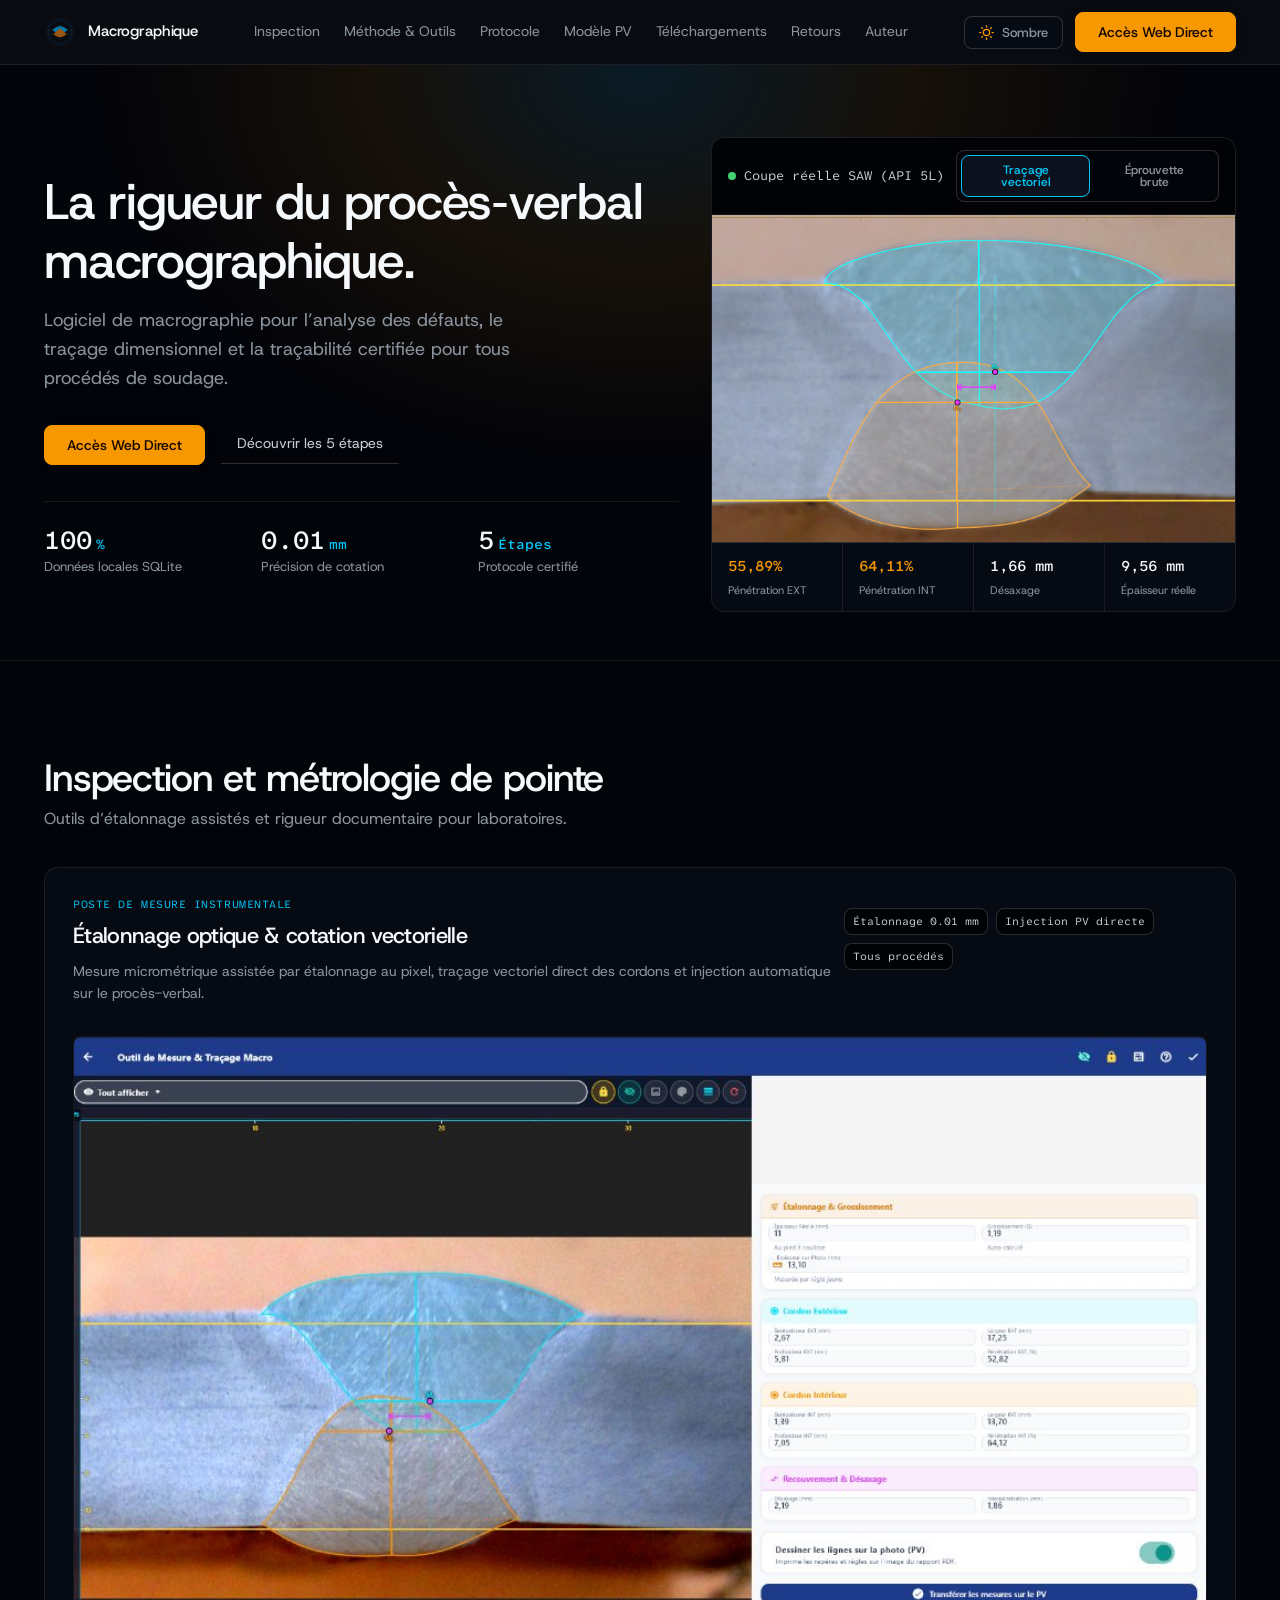
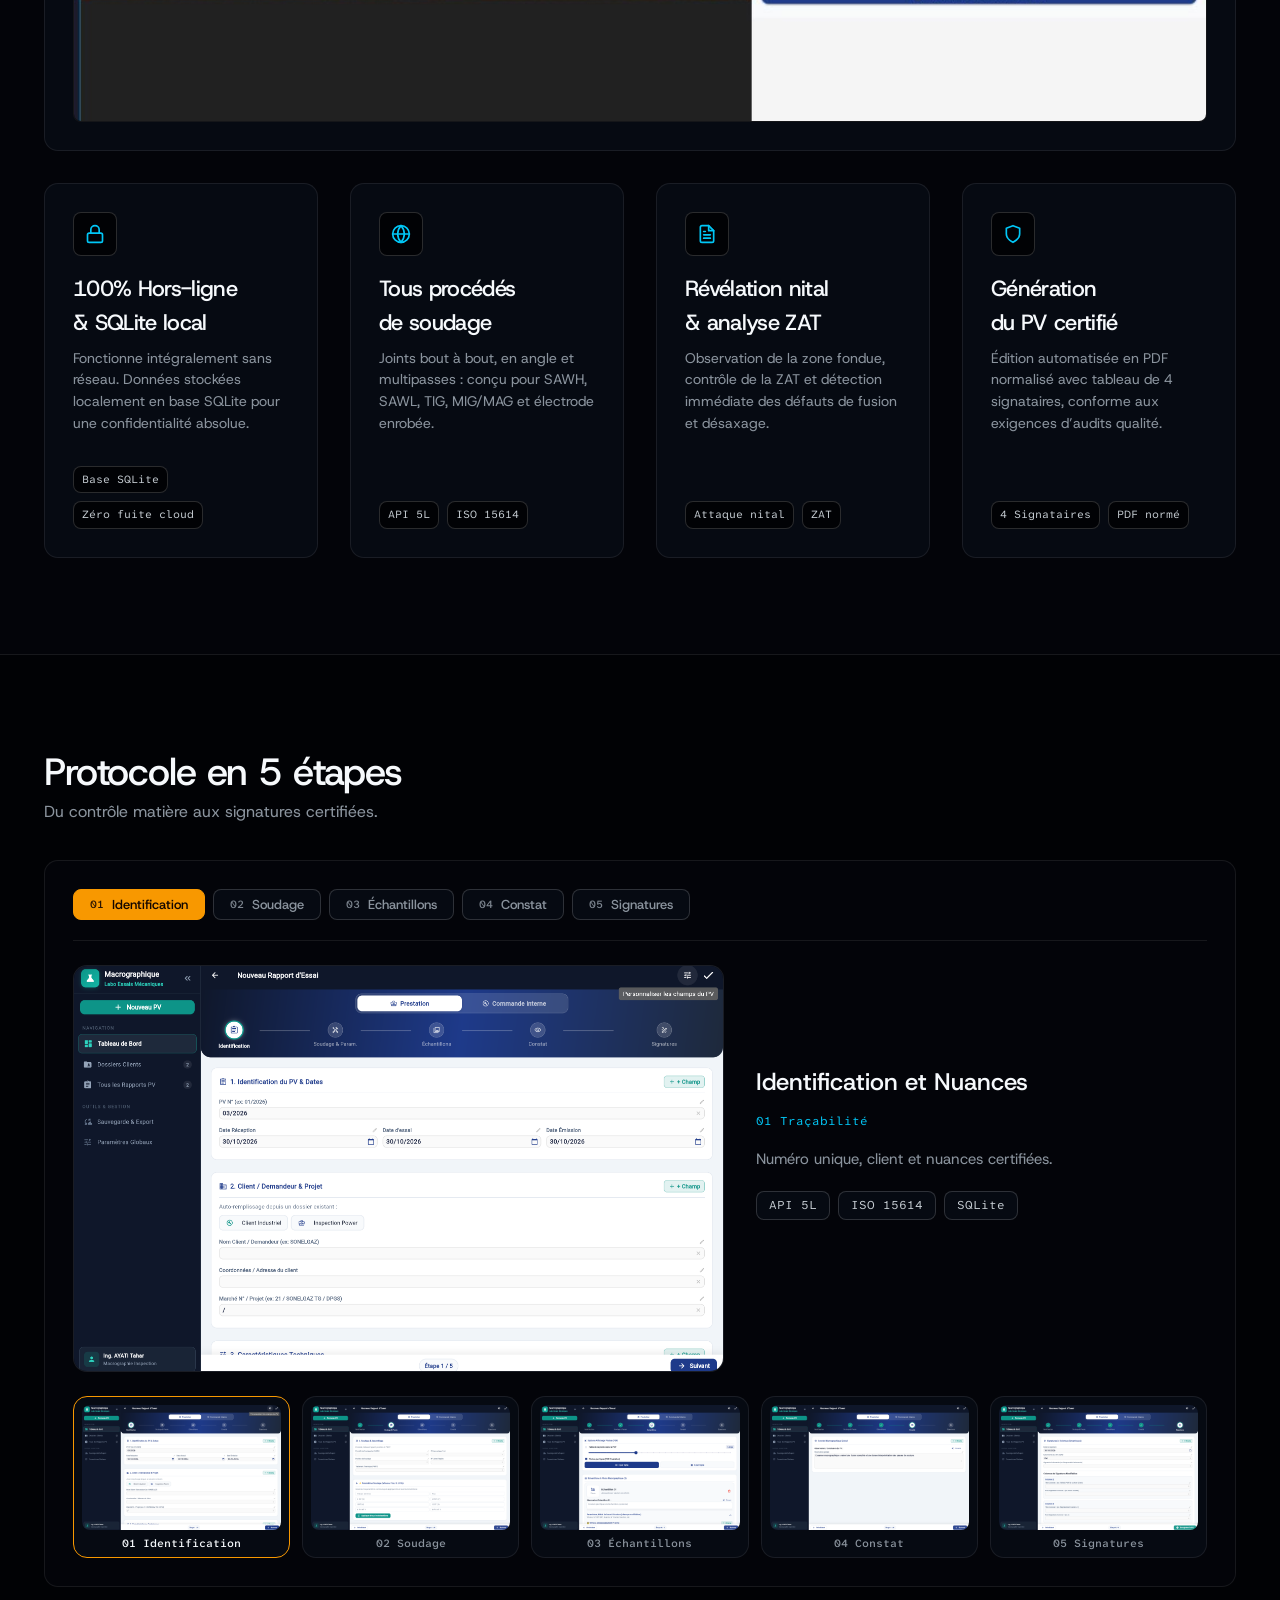
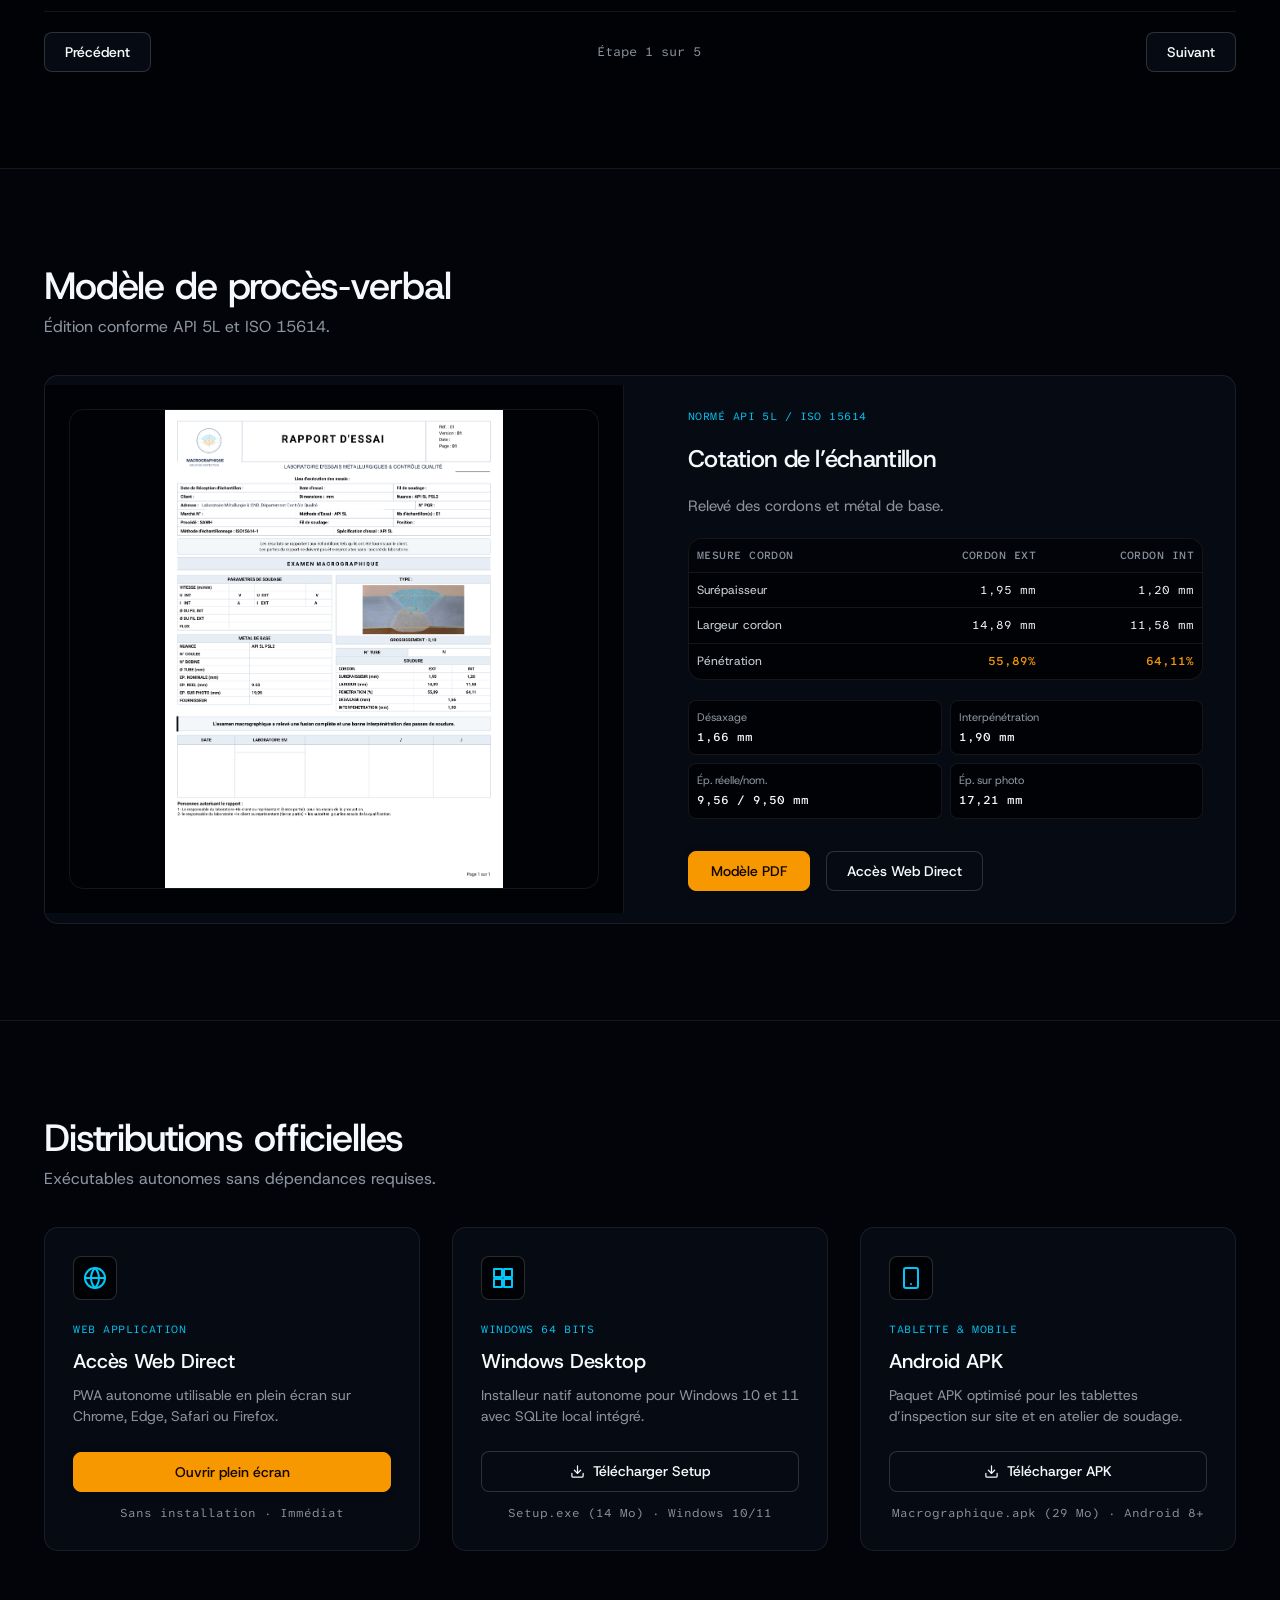
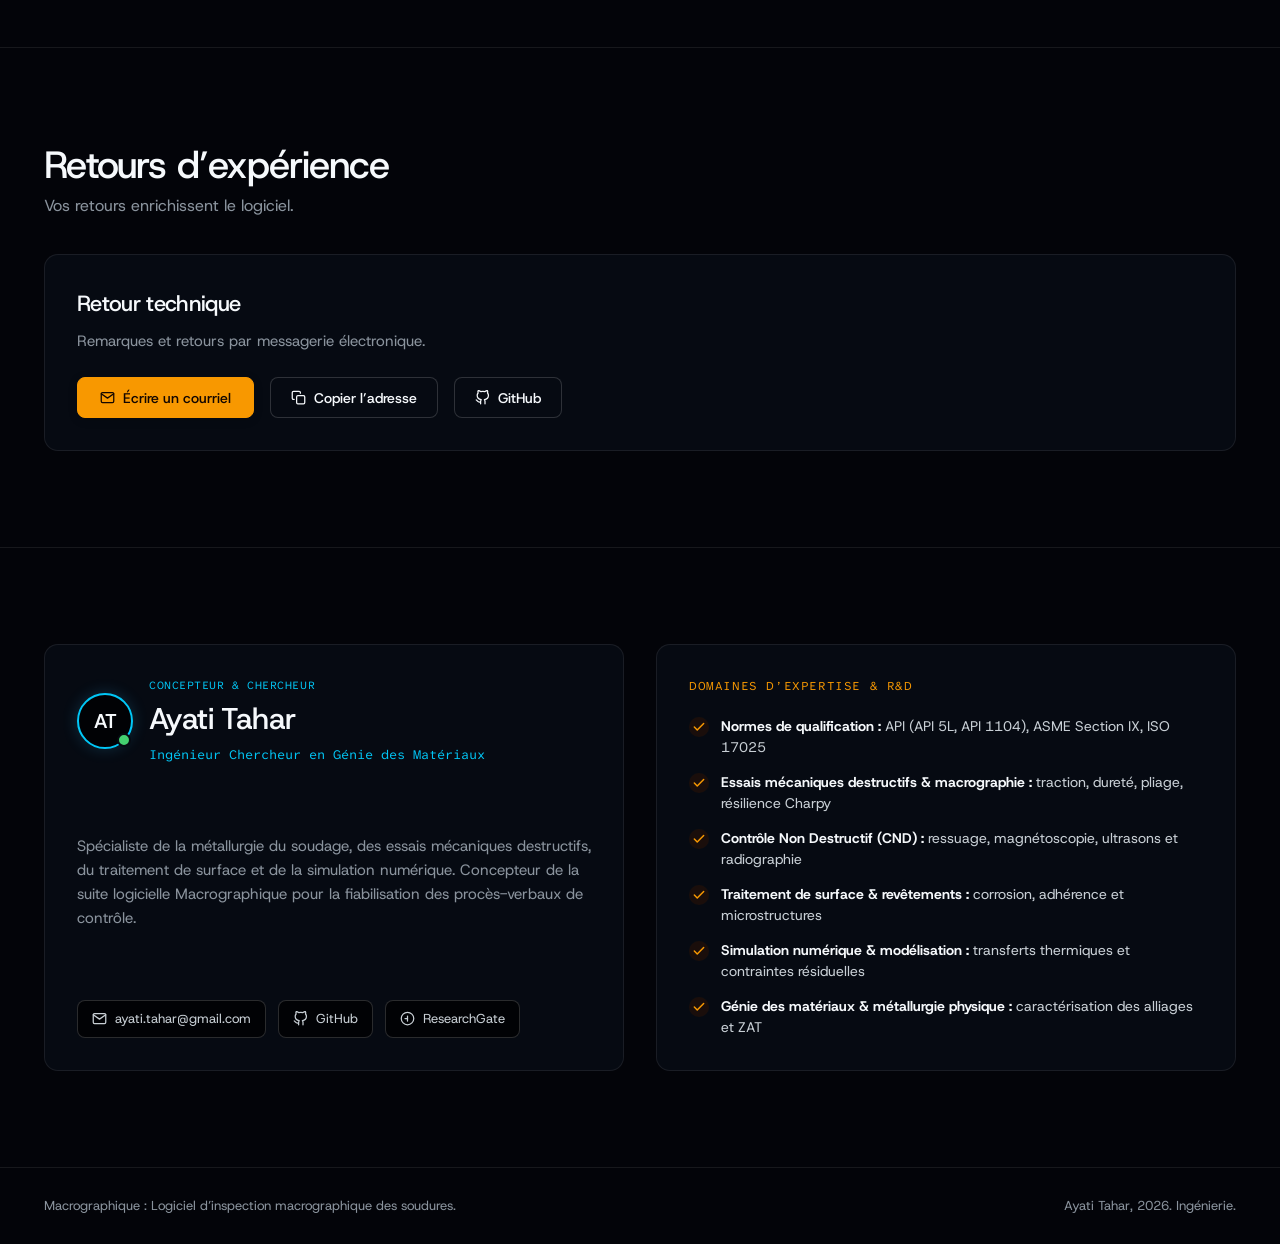
==== commit 128535bc: "fix(mobile): uniform 16:10 step images and clean mobile stepper without deformed thumbnails" ====
--- a/index.html
+++ b/index.html
@@ -99,7 +99,7 @@
 
   <link rel="icon" type="image/png" href="favicon.png">
   <link rel="apple-touch-icon" href="favicon.png">
-  <link rel="stylesheet" href="tokens.css?v=5.0">
+  <link rel="stylesheet" href="tokens.css?v=5.1">
 </head>
 <body>
 
@@ -841,6 +841,9 @@
           var active = s === currentStep;
           tab.classList.toggle('active', active);
           tab.setAttribute('aria-selected', active ? 'true' : 'false');
+          if (active && tab.scrollIntoView) {
+            tab.scrollIntoView({ behavior: 'smooth', block: 'nearest', inline: 'center' });
+          }
         });
 
         // Update thumbnails
--- a/tokens.css
+++ b/tokens.css
@@ -919,7 +919,7 @@
   border-radius: var(--radius-card);
   overflow: hidden;
   background: var(--color-paper-2);
-  aspect-ratio: 2560 / 1640;
+  aspect-ratio: 16 / 10;
   width: 100%;
 }
 
@@ -1613,6 +1613,23 @@
   .author-details-box {
     padding: 24px;
   }
+
+  .catalog-thumbnails-row {
+    display: none;
+  }
+
+  .step-image-wrap {
+    width: 100%;
+    aspect-ratio: 16 / 10;
+    max-height: none;
+  }
+
+  .step-image-wrap img {
+    width: 100%;
+    height: 100%;
+    object-fit: cover;
+    display: block;
+  }
 }
 
 @media (max-width: 640px) {
@@ -1680,17 +1697,20 @@
   }
 
   .catalog-thumbnails-row {
-    display: flex;
-    overflow-x: auto;
-    gap: 8px;
-    padding-bottom: 8px;
-    scrollbar-width: none;
-    -webkit-overflow-scrolling: touch;
-  }
-
-  .catalog-thumb {
-    min-width: 120px;
-    flex-shrink: 0;
+    display: none;
+  }
+
+  .step-image-wrap {
+    width: 100%;
+    aspect-ratio: 16 / 10;
+    max-height: none;
+  }
+
+  .step-image-wrap img {
+    width: 100%;
+    height: 100%;
+    object-fit: cover;
+    display: block;
   }
 
   .workflow-footer-nav {
